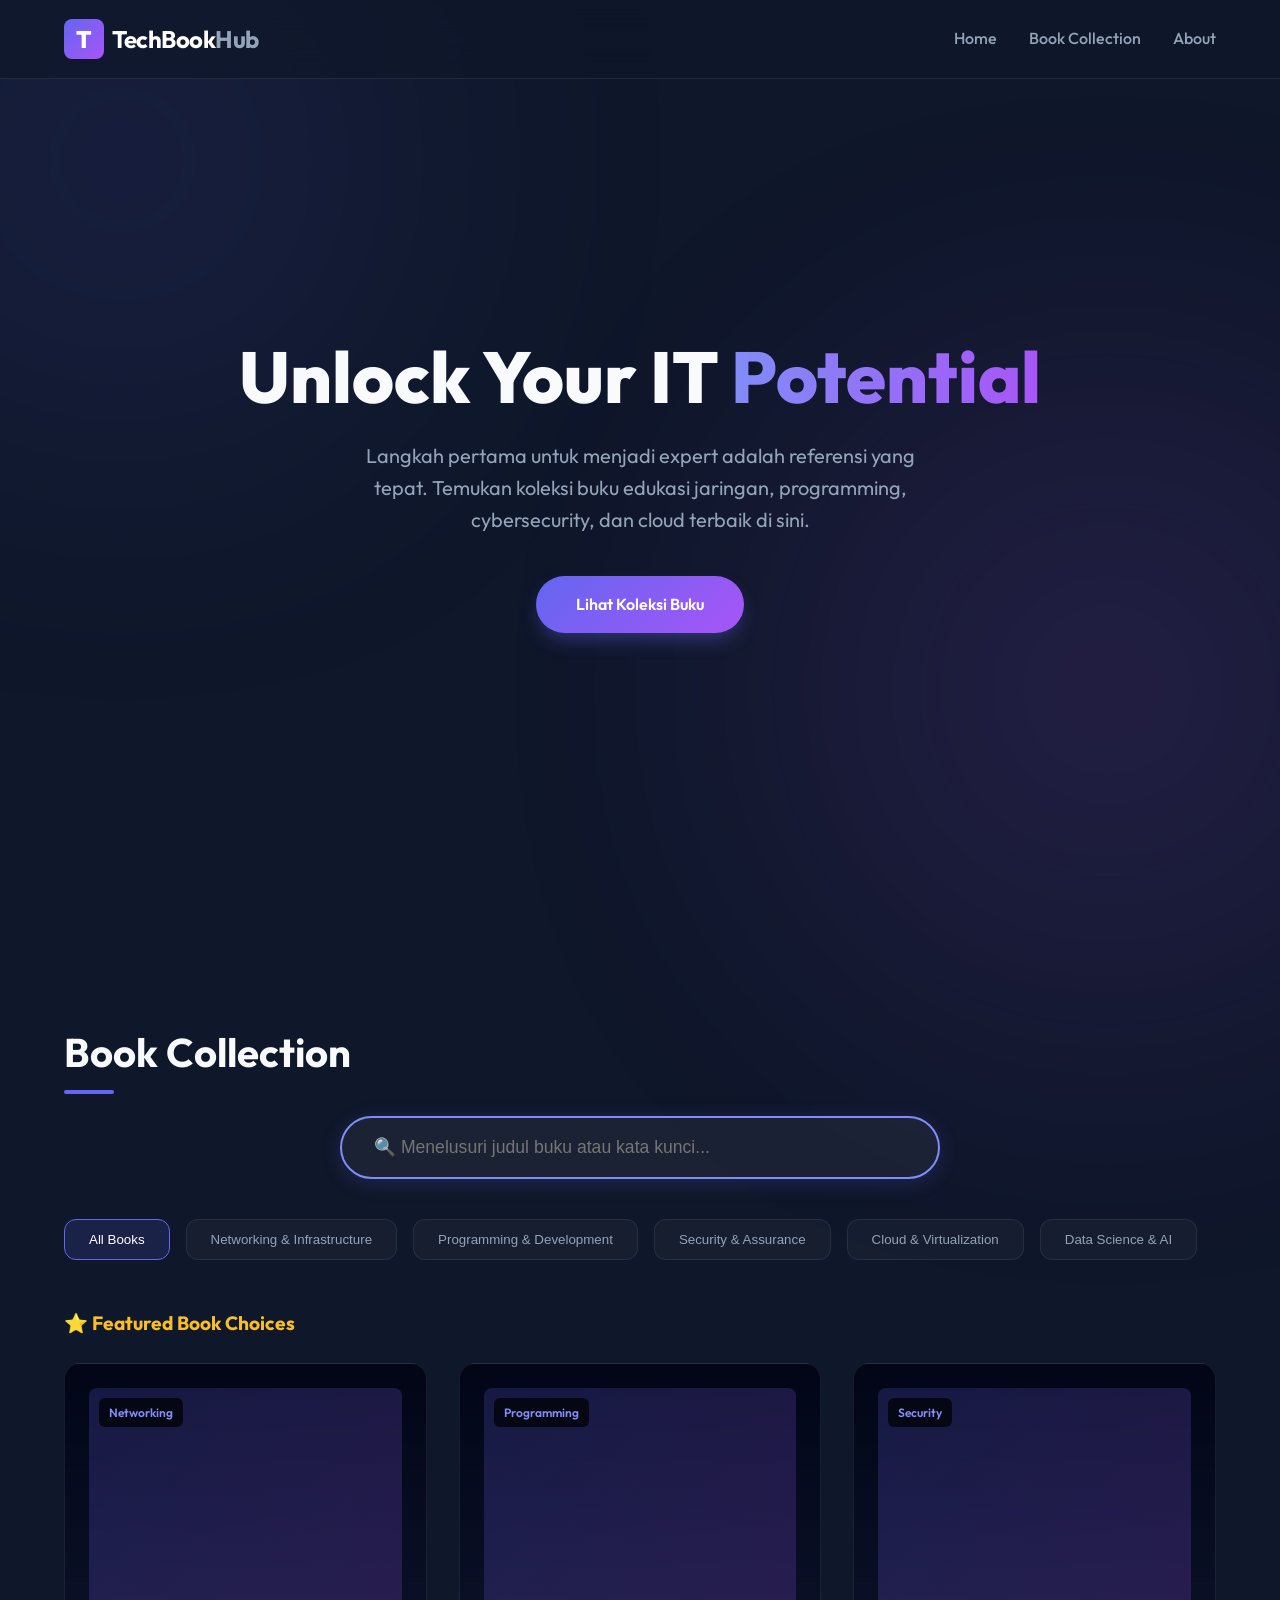
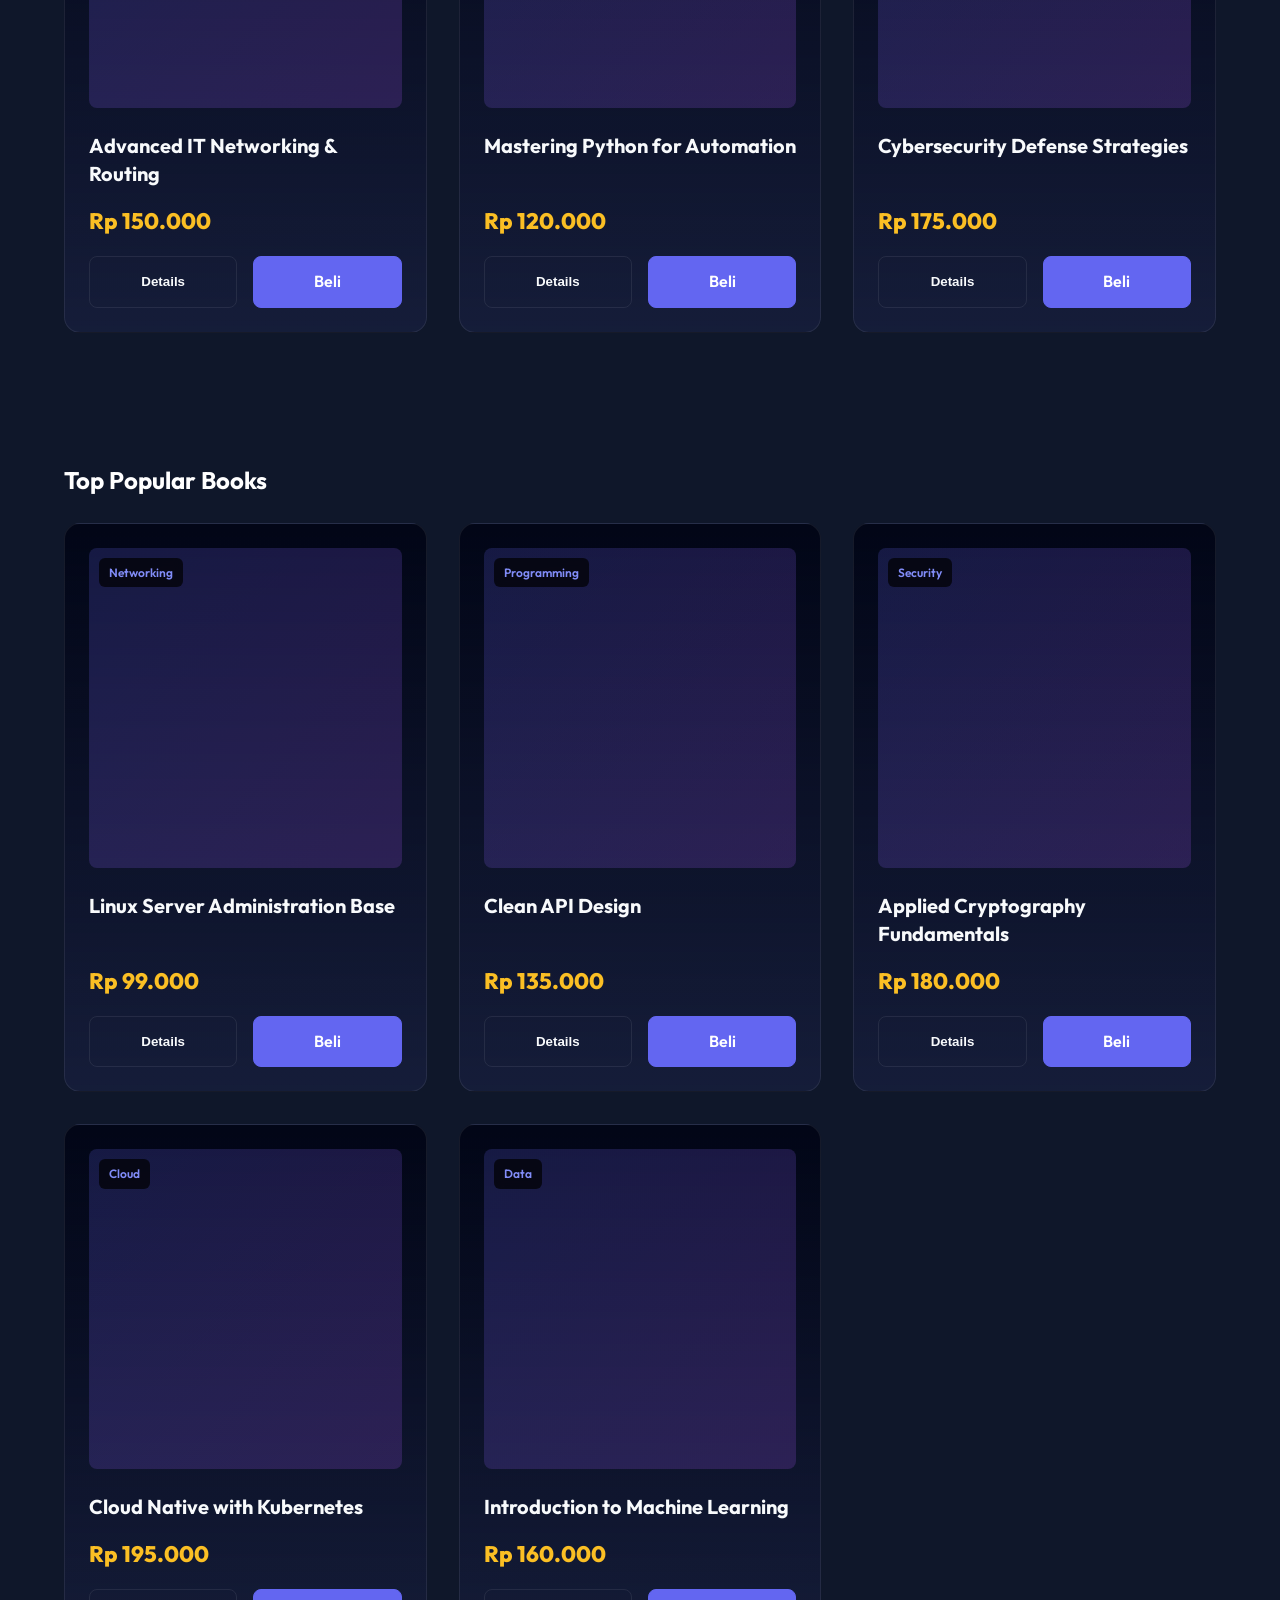
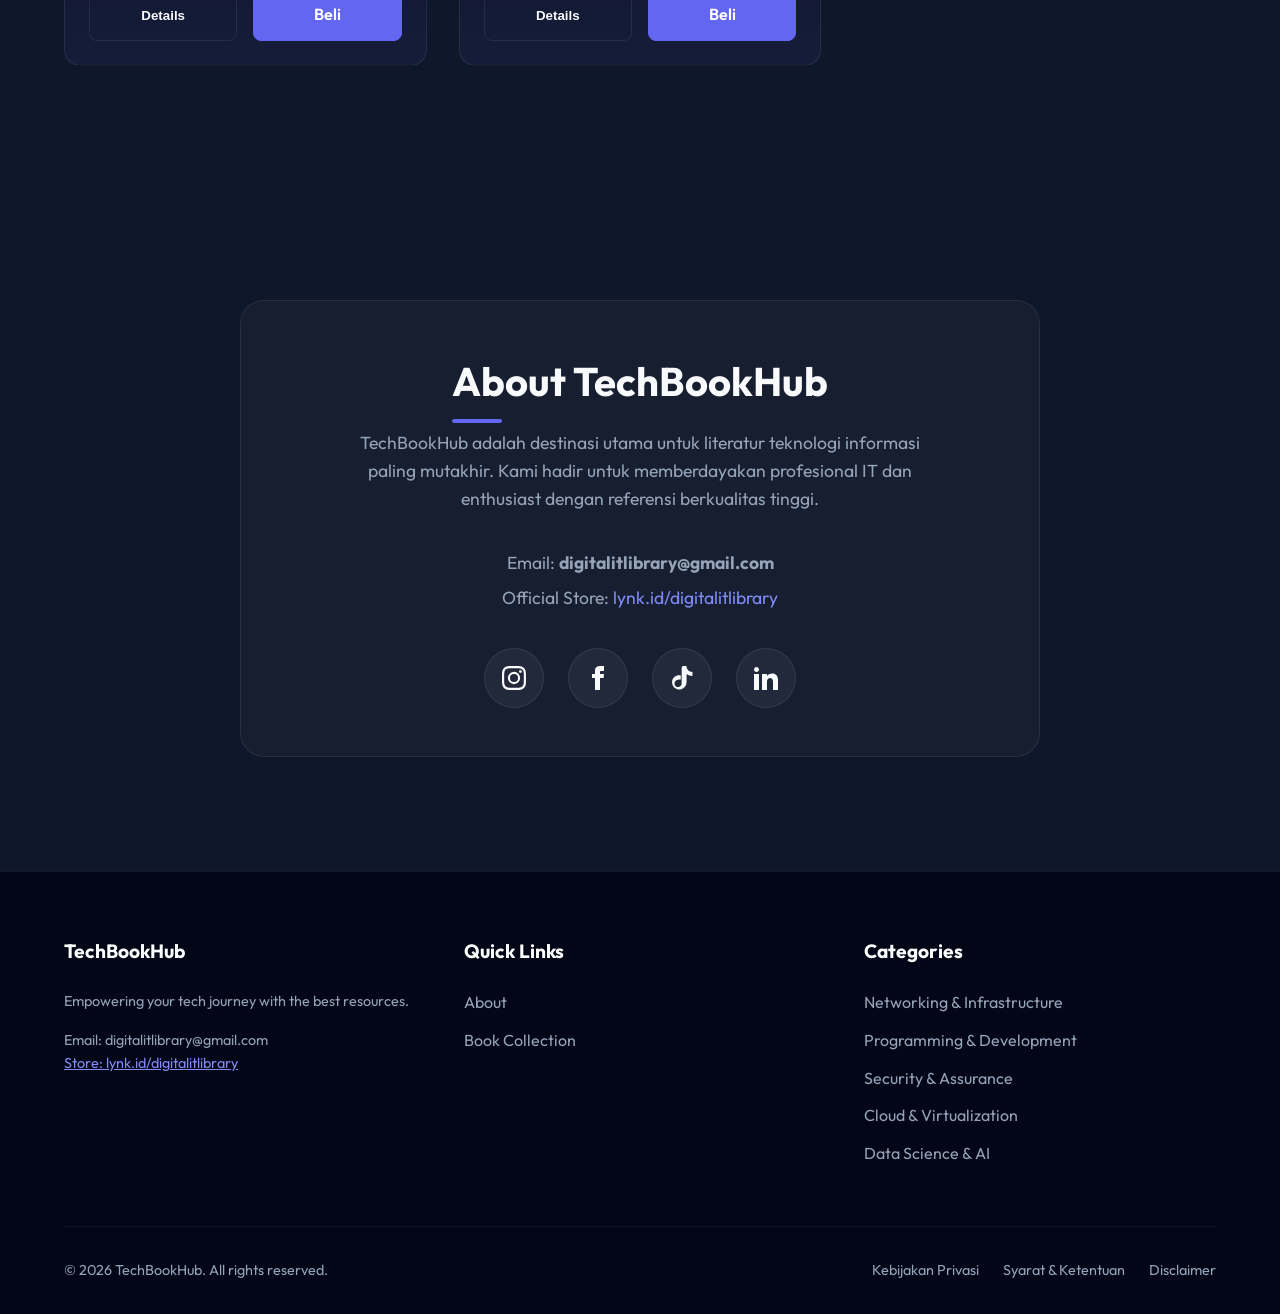
==== index.html @ cd0ea56b "style: update UI pricing font, config links & inject SVG socials Commit includes: - Resized modal .m" ====
<!DOCTYPE html>
<html lang="id">
<head>
    <meta charset="UTF-8">
    <meta name="viewport" content="width=device-width, initial-scale=1.0">
    <meta name="description" content="TechBookHub adalah platform penyedia e-book edukasi premium untuk Networking, Programming, Cybersecurity, dan Cloud.">
    <title>TechBookHub | Premium IT Books & Resources</title>
    <!-- Fonts Preconnect for Performance -->
    <link rel="preconnect" href="https://fonts.googleapis.com">
    <link rel="preconnect" href="https://fonts.gstatic.com" crossorigin>
    <link href="https://fonts.googleapis.com/css2?family=Outfit:wght@300;400;600;700;800&display=swap" rel="stylesheet">
    <!-- Favicon -->
    <link rel="icon" type="image/svg+xml" href="data:image/svg+xml,%3Csvg xmlns='http://www.w3.org/2000/svg' viewBox='0 0 100 100'%3E%3Crect width='100' height='100' rx='20' fill='%23a855f7'/%3E%3Ctext x='50' y='53' font-family='Arial, sans-serif' font-size='65' font-weight='bold' fill='white' dominant-baseline='central' text-anchor='middle'%3ET%3C/text%3E%3C/svg%3E">
    <!-- Link to the newly separated CSS -->
    <link rel="stylesheet" href="assets/css/style.css">
</head>
<body>
    <!-- Background Effects -->
    <div class="bg-glow glow-1"></div>
    <div class="bg-glow glow-2"></div>

    <!-- Header / Navbar -->
    <header>
        <a href="#home" class="logo-container">
            <div class="logo-t">T</div>
            <div class="logo-text"><span class="tech">TechBook</span><span class="hub">Hub</span></div>
        </a>
        <button id="menu-toggle" class="menu-toggle" aria-label="Toggle Navigation">☰</button>
        <nav>
            <ul id="nav-list">
                <li><a href="#home">Home</a></li>
                <li><a href="#book-collection">Book Collection</a></li>
                <li><a href="#about">About</a></li>
            </ul>
        </nav>
    </header>

    <!-- Home Section -->
    <section id="home">
        <h1 class="hero-title">Unlock Your IT <span>Potential</span></h1>
        <p class="hero-desc">Langkah pertama untuk menjadi expert adalah referensi yang tepat. Temukan koleksi buku edukasi jaringan, programming, cybersecurity, dan cloud terbaik di sini.</p>
        <a href="#book-collection" class="btn">Lihat Koleksi Buku</a>
    </section>

    <!-- Book Collection Section -->
    <section id="book-collection">
        <h2 class="section-title">Book Collection</h2>

        <!-- Search Bar -->
        <div class="search-container" style="margin: 0 auto 2.5rem; max-width: 600px; width: 100%;">
            <input type="text" id="searchInput" placeholder="🔍 Menelusuri judul buku atau kata kunci..." style="width: 100%; padding: 1.2rem 2rem; border-radius: 99px; background: rgba(255,255,255,0.05); border: 2px solid var(--primary-light); color: white; font-size: 1.1rem; outline: none; transition: 0.3s; box-shadow: 0 4px 20px rgba(99, 102, 241, 0.2);" onfocus="this.style.borderColor='var(--primary)'; this.style.boxShadow='0 4px 25px rgba(168, 85, 247, 0.4)'" onblur="this.style.borderColor='var(--primary-light)'; this.style.boxShadow='0 4px 20px rgba(99, 102, 241, 0.2)'">
        </div>
        
        <!-- Filter Categories -->
        <div class="category-filters">
            <button class="filter-btn active" data-category="All">All Books</button>
            <button class="filter-btn" data-category="Networking & Infrastructure">Networking & Infrastructure</button>
            <button class="filter-btn" data-category="Programming & Development">Programming & Development</button>
            <button class="filter-btn" data-category="Security & Assurance">Security & Assurance</button>
            <button class="filter-btn" data-category="Cloud & Virtualization">Cloud & Virtualization</button>
            <button class="filter-btn" data-category="Data Science & AI">Data Science & AI</button>
        </div>

        <!-- Featured Books (Managed by JS) -->
        <div id="featured-section" class="featured-section">
            <div class="featured-label">⭐ Featured Book Choices</div>
            <div class="books-grid" id="featured-container">
                <!-- Data is injected via JavaScript here -->
            </div>
        </div>

        <!-- Normal Books Grid (Managed by JS) -->
        <h3 style="color:white; margin-bottom:1.5rem; font-size:1.5rem;">Top Popular Books</h3>
        <div class="books-grid" id="books-container">
            <!-- Data is injected via JavaScript here -->
        </div>
        <div id="load-more-container" style="text-align: center; margin-bottom: 2rem; display: none;">
            <button id="load-more-btn" class="btn" style="background: transparent; border: 1px solid var(--primary); color: white;">Tampilkan Lebih Banyak ⬇</button>
        </div>
    </section>

    <!-- About Section -->
    <section id="about">
        <div class="about-card">
            <h2 class="section-title" style="margin-bottom:1rem;">About TechBookHub</h2>
            <p style="color: var(--text-muted); font-size:1.1rem; max-width:600px; margin: 0 auto;">TechBookHub adalah destinasi utama untuk literatur teknologi informasi paling mutakhir. Kami hadir untuk memberdayakan profesional IT dan enthusiast dengan referensi berkualitas tinggi.</p>
            
            <div class="contact-info">
                <p>Email: <b>digitalitlibrary@gmail.com</b></p>
                <p>Official Store: <a href="https://lynk.id/digitalitlibrary" target="_blank">lynk.id/digitalitlibrary</a></p>
            </div>

            <div class="social-links">
                <!-- Social Vector Icons -->
                <a href="#" title="Instagram"><svg viewBox="0 0 24 24"><path d="M12 2.163c3.204 0 3.584.012 4.85.07 3.252.148 4.771 1.691 4.919 4.919.058 1.265.069 1.645.069 4.849 0 3.205-.012 3.584-.069 4.849-.149 3.225-1.664 4.771-4.919 4.919-1.266.058-1.644.07-4.85.07-3.204 0-3.584-.012-4.849-.07-3.26-.149-4.771-1.699-4.919-4.92-.058-1.265-.07-1.644-.07-4.849 0-3.204.013-3.583.07-4.849.149-3.227 1.664-4.771 4.919-4.919 1.266-.057 1.645-.069 4.849-.069zM12 0C8.741 0 8.333.014 7.053.072 2.695.272.273 2.69.073 7.052.014 8.333 0 8.741 0 12c0 3.259.014 3.668.072 4.948.2 4.358 2.618 6.78 6.98 6.98C8.333 23.986 8.741 24 12 24c3.259 0 3.668-.014 4.948-.072 4.354-.2 6.782-2.618 6.979-6.98.059-1.28.073-1.689.073-4.948 0-3.259-.014-3.667-.072-4.947-.196-4.354-2.617-6.78-6.979-6.98C15.668.014 15.259 0 12 0zm0 5.838a6.162 6.162 0 100 12.324 6.162 6.162 0 000-12.324zM12 16a4 4 0 110-8 4 4 0 010 8zm6.406-11.845a1.44 1.44 0 100 2.881 1.44 1.44 0 000-2.881z"/></svg></a>
                <a href="#" title="Facebook"><svg viewBox="0 0 24 24"><path d="M9 8h-3v4h3v12h5v-12h3.642l.358-4h-4v-1.667c0-.955.192-1.333 1.115-1.333h2.885v-5h-3.808c-3.596 0-5.192 1.583-5.192 4.615v3.385z"/></svg></a>
                <a href="#" title="TikTok"><svg viewBox="0 0 24 24"><path d="M12.525.02c1.31-.02 2.61-.01 3.91-.02.08 1.53.63 3.09 1.75 4.17 1.12 1.11 2.7 1.62 4.24 1.79v4.03c-1.44-.05-2.89-.35-4.2-.97-.57-.26-1.1-.59-1.62-.93v7.2c0 1.2-.15 2.39-.52 3.54-.85 2.14-2.65 3.81-4.85 4.43-1.29.31-2.63.36-3.92-.03-2.13-.58-3.91-2.18-4.73-4.24-.46-1.15-.65-2.4-.49-3.64.22-1.8 1.11-3.45 2.51-4.59 1.48-1.26 3.44-1.84 5.37-1.52.27.05.53.11.79.19v4.18c-1.3-.39-2.73-.24-3.92.38-1.15.54-1.99 1.53-2.29 2.79-.19.98.05 2.05.62 2.85.6.86 1.59 1.34 2.64 1.39 1.35.03 2.65-.67 3.32-1.8.31-.54.49-1.17.51-1.82v-15.02c-.05-.01-.09-.01-.13-.02z"/></svg></a>
                <a href="#" title="LinkedIn"><svg viewBox="0 0 24 24"><path d="M4.98 3.5c0 1.381-1.11 2.5-2.48 2.5s-2.48-1.119-2.48-2.5c0-1.38 1.11-2.5 2.48-2.5s2.48 1.12 2.48 2.5zm.02 4.5h-5v16h5v-16zm7.982 0h-4.968v16h4.969v-8.399c0-4.67 6.029-5.052 6.029 0v8.399h4.988v-10.131c0-7.88-8.922-7.593-11.018-3.714v-2.155z"/></svg></a>
            </div>
        </div>
    </section>

    <!-- Footer -->
    <footer>
        <div class="footer-grid">
            <div class="footer-col">
                <h3>TechBookHub</h3>
                <p style="color:var(--text-muted); font-size:0.9rem;">Empowering your tech journey with the best resources.</p>
                <p style="color:var(--text-muted); font-size:0.9rem; margin-top:1rem;">Email: digitalitlibrary@gmail.com</p>
                <p style="color:var(--text-muted); font-size:0.9rem;"><a href="https://lynk.id/digitalitlibrary" target="_blank" style="color:var(--primary-light);">Store: lynk.id/digitalitlibrary</a></p>
            </div>
            <div class="footer-col">
                <h3>Quick Links</h3>
                <ul>
                    <li><a href="#about">About</a></li>
                    <li><a href="#book-collection">Book Collection</a></li>
                </ul>
            </div>
            <div class="footer-col">
                <h3>Categories</h3>
                <ul>
                    <li><a href="#book-collection">Networking & Infrastructure</a></li>
                    <li><a href="#book-collection">Programming & Development</a></li>
                    <li><a href="#book-collection">Security & Assurance</a></li>
                    <li><a href="#book-collection">Cloud & Virtualization</a></li>
                    <li><a href="#book-collection">Data Science & AI</a></li>
                </ul>
            </div>
        </div>
        <div class="footer-bottom">
            <p>&copy; 2026 TechBookHub. All rights reserved.</p>
            <div class="legal-links">
                <a href="privacy-policy.html">Kebijakan Privasi</a>
                <a href="terms-conditions.html">Syarat & Ketentuan</a>
                <a href="disclaimer.html">Disclaimer</a>
            </div>
        </div>
    </footer>

    <!-- Modal Detail Produk Overlay -->
    <div class="modal-overlay" id="modalOverlay">
        <div class="modal-content">
            <button class="modal-close" id="closeModal">&times;</button>
            
            <h4 style="color:white; font-size:1.2rem; margin-bottom:1.5rem; border-bottom:1px solid rgba(255,255,255,0.1); padding-bottom:10px;">📘 DETAIL PRODUK — E-BOOK</h4>
            
            <div class="modal-header">
                <img src="" alt="Book Cover" class="modal-cover" id="m-cover">
                <div class="modal-title-area">
                    <h3 class="modal-book-title" id="m-title">Book Title</h3>
                    <span class="modal-badge" id="m-category">Category</span>
                    <div class="m-price-tag" id="m-price">-</div>
                </div>
            </div>

            <div class="modal-body">
                <div class="modal-info-grid">
                    <div class="modal-info-label">Nama File :</div><div id="m-file-name">-</div>
                    <div class="modal-info-label">Type :</div><div id="m-type">-</div>
                    <div class="modal-info-label">Size :</div><div id="m-size">-</div>
                    <div class="modal-info-label">Halaman :</div><div id="m-pages">-</div>
                    <div class="modal-info-label">Bahasa :</div><div id="m-lang">-</div>
                </div>

                <h4>🖼️ SAMPLES / CAPTURES :</h4>
                <div class="samples-container" id="m-samples">
                    <!-- Injected via JS -->
                </div>

                <h4>🗂️ TOPIK YANG DIBAHAS :</h4>
                <ul class="modal-list" id="m-topics">
                    <!-- Injected via JS -->
                </ul>

                <h4>👥 AUDIENCE / PEMBACA :</h4>
                <div class="audience-tags" id="m-audience-label">
                    <!-- Injected via JS -->
                </div>
                <p class="modal-info-label" style="margin-top:0.5rem; color:var(--text-muted); font-size:0.9rem;">Cocok untuk:</p>
                <ul class="modal-list" id="m-target">
                     <!-- Injected via JS -->
                </ul>

                <h4>📌 TENTANG BUKU INI :</h4>
                <p style="color:var(--text-muted); margin-bottom:1rem; font-style:italic;" id="m-review">
                    <!-- Injected via JS -->
                </p>

                <h4>🔥 KENAPA BUKU INI WAJIB DIMILIKI?</h4>
                <ul class="why-buy-list modal-list" id="m-why" style="margin-bottom:0;">
                    <!-- Injected via JS -->
                </ul>
                
                <div style="margin-top:2rem; text-align:right;">
                    <a href="#" target="_blank" class="btn" id="m-buy-btn" style="width:100%; text-align:center;">Beli Sekarang</a>
                </div>
            </div>
        </div>
    </div>

    <!-- Script that holds the data and logic -->
    <script src="assets/js/booksData.js?v=20260410"></script>
    <script src="assets/js/script.js?v=20260410"></script>
</body>
</html>
---- assets/css/style.css ----
/* Google Fonts are now preconnected via HTML link tags for faster loading */

:root {
  --primary: #6366f1;
  --primary-light: #818cf8;
  --secondary: #a855f7;
  --bg-dark: #0f172a;
  --bg-darker: #020617;
  --text-main: #f8fafc;
  --text-muted: #94a3b8;
  --glass-bg: rgba(255, 255, 255, 0.03);
  --glass-border: rgba(255, 255, 255, 0.08);
}

* { margin: 0; padding: 0; box-sizing: border-box; }
html { scroll-behavior: smooth; }
body { font-family: 'Outfit', sans-serif; background-color: var(--bg-dark); color: var(--text-main); line-height: 1.6; overflow-x: hidden; }

/* Background glows */
.bg-glow { position: fixed; border-radius: 50%; filter: blur(150px); opacity: 0.15; z-index: -1; pointer-events: none; will-change: transform; transform: translateZ(0); }
.glow-1 { top: -10%; left: -10%; width: 500px; height: 500px; background: var(--primary); }
.glow-2 { bottom: -10%; right: -10%; width: 600px; height: 600px; background: var(--secondary); }

/* Header Navbar */
header {
  position: fixed; top: 0; width: 100%; z-index: 50;
  background: rgba(15, 23, 42, 0.7); backdrop-filter: blur(16px);
  border-bottom: 1px solid var(--glass-border); padding: 1.2rem 5%;
  display: flex; justify-content: space-between; align-items: center;
}
.logo-container { display: flex; align-items: center; gap: 0.5rem; text-decoration: none; }
.logo-t {
  background: linear-gradient(135deg, var(--primary), var(--secondary));
  color: white; font-weight: 800; font-size: 1.5rem;
  width: 40px; height: 40px; display: flex; align-items: center; justify-content: center;
  border-radius: 8px;
}
.logo-text { font-size: 1.5rem; font-weight: 700; letter-spacing: -0.5px; }
.logo-text .tech { color: #ffffff; }
.logo-text .hub { color: #94a3b8; }

nav ul { display: flex; gap: 2rem; list-style: none; }
nav a { color: var(--text-muted); text-decoration: none; font-weight: 500; transition: color 0.3s; }
nav a:hover { color: var(--text-main); }

/* Sections Common */
section { min-height: 100vh; padding: 120px 5% 50px; display: flex; flex-direction: column; justify-content: center;}

/* Home / Hero */
#home { text-align: center; align-items: center; }
.hero-title { font-size: 4.5rem; font-weight: 800; line-height: 1.1; margin-bottom: 1.5rem; }
.hero-title span { background: linear-gradient(to right, var(--primary-light), var(--secondary)); -webkit-background-clip: text; background-clip: text; -webkit-text-fill-color: transparent; color: transparent; }
.hero-desc { font-size: 1.25rem; color: var(--text-muted); max-width: 600px; margin-bottom: 2.5rem; }
.btn {
  display: inline-block; padding: 1rem 2.5rem; font-weight: 600; color: white;
  background: linear-gradient(135deg, var(--primary), var(--secondary));
  border-radius: 9999px; text-decoration: none; transition: all 0.3s ease; border: none; cursor: pointer;
  box-shadow: 0 10px 20px -5px rgba(99, 102, 241, 0.4);
}
.btn:hover { transform: translateY(-3px); box-shadow: 0 15px 25px -5px rgba(99, 102, 241, 0.5); }

/* Titles */
.section-title { font-size: 2.5rem; margin-bottom: 2rem; position: relative; display: inline-block; }
.section-title::after { content: ''; position: absolute; bottom: -10px; left: 0; width: 50px; height: 4px; background: var(--primary); border-radius: 2px; }

/* Book Collection */
#book-collection { justify-content: flex-start; }

.category-filters { display: flex; flex-wrap: wrap; gap: 1rem; margin-bottom: 3rem; }
.filter-btn {
  background: var(--glass-bg); border: 1px solid var(--glass-border);
  color: var(--text-muted); padding: 0.75rem 1.5rem; border-radius: 12px;
  cursor: pointer; transition: all 0.3s; font-weight: 500;
}
.filter-btn:hover, .filter-btn.active {
  background: rgba(99, 102, 241, 0.15); border-color: var(--primary); color: white;
}

.books-grid { display: grid; grid-template-columns: repeat(auto-fill, minmax(280px, 1fr)); gap: 2rem; margin-bottom: 4rem; }
.book-card {
  background: linear-gradient(180deg, var(--bg-darker) 0%, rgba(99, 102, 241, 0.08) 100%); border: 1px solid var(--glass-border); border-radius: 16px;
  padding: 1.5rem; transition: transform 0.3s, box-shadow 0.3s;
  display: flex; flex-direction: column; height: 100%;
}
.book-card:hover { transform: translateY(-5px); box-shadow: 0 20px 40px -10px rgba(0,0,0,0.5); border-color: rgba(255,255,255,0.15); }
.book-cover { width: 100%; height: 320px; background: linear-gradient(135deg, rgba(99, 102, 241, 0.15), rgba(168, 85, 247, 0.15)); border-radius: 8px; margin-bottom: 1.5rem; display: flex; align-items: center; justify-content: center; overflow: hidden; position: relative;}
.book-cover img { width: 100%; height: 100%; object-fit: cover; }
.book-tag { position: absolute; top: 10px; left: 10px; background: rgba(0,0,0,0.7); backdrop-filter: blur(4px); padding: 5px 10px; border-radius: 6px; font-size: 0.75rem; font-weight: 600; color: var(--primary-light); }
.book-title { font-size: 1.25rem; font-weight: 700; margin-bottom: 1rem; line-height: 1.4; flex-grow: 1;}
.book-actions { display: grid; grid-template-columns: 1fr 1fr; gap: 1rem; }
.btn-outline {
  background: transparent; border: 1px solid var(--glass-border); color: var(--text-main);
  padding: 0.75rem; border-radius: 8px; font-weight: 600; cursor: pointer; transition: 0.3s;
  text-align: center; text-decoration: none;
}
.btn-outline:hover { background: rgba(255,255,255,0.05); }
.btn-buy {
  background: var(--primary); border: 1px solid var(--primary); color: white;
  padding: 0.75rem; border-radius: 8px; font-weight: 600; cursor: pointer; transition: 0.3s;
  text-align: center; text-decoration: none;
}
.btn-buy:hover { background: var(--primary-light); }

/* Features Section */
.featured-section { margin-bottom: 4rem; }
.featured-section .books-grid { grid-template-columns: repeat(auto-fill, minmax(320px, 1fr)); }
.featured-label { display: inline-flex; align-items: center; gap: 0.5rem; color: #fbbf24; font-weight: 700; margin-bottom: 1.5rem; font-size: 1.2rem; }

/* Modal / Pop-Up */
.modal-overlay {
  position: fixed; top: 0; left: 0; width: 100%; height: 100%;
  background: rgba(2, 6, 23, 0.85); backdrop-filter: blur(8px);
  z-index: 100; display: flex; align-items: center; justify-content: center;
  opacity: 0; pointer-events: none; transition: opacity 0.3s ease;
  padding: 20px;
}
.modal-overlay.active { opacity: 1; pointer-events: all; }
.modal-content {
  background: var(--bg-dark); border: 1px solid var(--glass-border);
  border-radius: 20px; width: 100%; max-width: 600px; max-height: 90vh; overflow-y: auto;
  padding: 2.5rem; box-shadow: 0 25px 50px -12px rgba(0,0,0,0.5);
  transform: translateY(20px); transition: transform 0.3s ease;
  position: relative;
}
.modal-overlay.active .modal-content { transform: translateY(0); }
.modal-close {
  position: absolute; top: 20px; right: 20px; background: none; border: none;
  color: var(--text-muted); font-size: 1.5rem; cursor: pointer; transition: 0.3s;
}
.modal-close:hover { color: white; }

.modal-header { display: flex; gap: 1.5rem; margin-bottom: 2rem; border-bottom: 1px solid var(--glass-border); padding-bottom: 1.5rem; }
.modal-cover { width: 100px; height: 140px; background: linear-gradient(135deg, rgba(99, 102, 241, 0.15), rgba(168, 85, 247, 0.15)); border-radius: 8px; object-fit: cover; }
.modal-title-area { flex-grow: 1; }
.modal-book-title { font-size: 1.5rem; font-weight: 700; margin-bottom: 0.5rem; line-height: 1.3;}
.modal-badge { display: inline-block; background: rgba(99, 102, 241, 0.15); color: var(--primary-light); padding: 4px 8px; border-radius: 4px; font-size: 0.8rem; font-weight: 600; }

.modal-body h4 { font-size: 1.1rem; color: white; margin: 1.5rem 0 0.5rem; display: flex; align-items: center; gap: 0.5rem; }
.modal-list { list-style-position: inside; color: var(--text-muted); margin-bottom: 1rem; }
.modal-list li { margin-bottom: 0.25rem; }
.modal-info-grid { display: grid; grid-template-columns: 100px 1fr; gap: 0.5rem; color: var(--text-muted); font-size: 0.95rem; margin-bottom: 1.5rem; }
.modal-info-label { font-weight: 600; color: #cbd5e1; }

.audience-tags { display: flex; gap: 1rem; margin-bottom: 1rem; flex-wrap: wrap; }
.tag-pro { 
  display: inline-block; color: #93c5fd; font-weight: 700;
  background: rgba(59, 130, 246, 0.15); border: 1px solid rgba(59, 130, 246, 0.4);
  padding: 4px 14px; border-radius: 99px; font-size: 0.95rem;
}
.tag-expert { 
  display: inline-block; color: #fca5a5; font-weight: 700;
  background: rgba(239, 68, 68, 0.15); border: 1px solid rgba(239, 68, 68, 0.4);
  padding: 4px 14px; border-radius: 99px; font-size: 0.95rem;
}
.tag-beginner { 
  display: inline-block; color: #6ee7b7; font-weight: 700;
  background: rgba(16, 185, 129, 0.15); border: 1px solid rgba(16, 185, 129, 0.4);
  padding: 4px 14px; border-radius: 99px; font-size: 0.95rem;
}
.why-buy-list { list-style: none; }
.why-buy-list li::before { content: '✓ '; color: #10b981; font-weight: bold; }

/* About Section */
#about { min-height: 60vh; align-items: center; justify-content: center;}
.about-card { background: var(--glass-bg); border: 1px solid var(--glass-border); padding: 3rem; border-radius: 24px; max-width: 800px; width: 100%; text-align: center; }
.social-links { display: flex; justify-content: center; gap: 1.5rem; margin-top: 2rem; }
.social-links a { color: var(--text-main); font-size: 1.1rem; font-weight:bold; letter-spacing:1px; text-decoration:none; transition: color 0.3s, background 0.3s; background: rgba(255,255,255,0.05); width: 60px; height: 60px; display: flex; align-items: center; justify-content: center; border-radius: 50%; border: 1px solid var(--glass-border); }
.social-links a svg { width: 24px; height: 24px; fill: currentColor; }
.social-links a:hover { color: white; background: var(--primary); border-color: var(--primary); box-shadow: 0 5px 15px rgba(99,102,241,0.4);}
.contact-info { margin-top: 2rem; color: var(--text-muted); font-size:1.1rem; line-height:2;}
.contact-info a { color: var(--primary-light); text-decoration: none; }

/* Footer */
footer { background: var(--bg-darker); border-top: 1px solid var(--glass-border); padding: 4rem 5% 2rem; margin-top:4rem;}
.footer-grid { display: grid; grid-template-columns: repeat(auto-fit, minmax(200px, 1fr)); gap: 3rem; margin-bottom: 3rem; }
.footer-col h3 { color: white; font-size: 1.2rem; margin-bottom: 1.5rem; }
.footer-col ul { list-style: none; }
.footer-col ul li { margin-bottom: 0.75rem; }
.footer-col ul a { color: var(--text-muted); text-decoration: none; transition: 0.3s; }
.footer-col ul a:hover { color: var(--primary-light); }
.footer-bottom { border-top: 1px solid rgba(255,255,255,0.05); padding-top: 2rem; display: flex; justify-content: space-between; align-items: center; color: var(--text-muted); font-size: 0.9rem; flex-wrap: wrap; gap: 1rem; }
.legal-links { display: flex; gap: 1.5rem; }
.legal-links a { color: var(--text-muted); text-decoration: none; transition: 0.3s; }
.legal-links a:hover { color: white; }

/* Responsive */
.menu-toggle { display: none; background: transparent; border: none; font-size: 2rem; color: white; cursor: pointer; transition: color 0.3s; }
.menu-toggle:hover { color: var(--primary-light); }

@media (max-width: 768px) {
  .hero-title { font-size: 3rem; }
  .menu-toggle { display: block; }
  nav ul {
    position: absolute; top: 100%; left: 0; width: 100%;
    background: rgba(15, 23, 42, 0.95); backdrop-filter: blur(16px);
    display: flex; flex-direction: column; padding: 1.5rem 0; gap: 1.5rem;
    align-items: center; border-bottom: 1px solid var(--glass-border);
    transform: translateY(-20px); opacity: 0; pointer-events: none; transition: all 0.3s ease;
  }
  nav ul.active {
    opacity: 1; pointer-events: all; transform: translateY(0);
  }

  .footer-bottom { flex-direction: column; text-align: center; }
  section { padding: 100px 5% 50px; }
}

/* Pricing and Asset Features */
.book-price { font-size: 1.4rem; font-weight: 800; color: #fbbf24; margin-bottom: 1rem; }
.m-price-tag { font-size: 1.3rem; font-weight: 700; color: #fbbf24; margin: 1rem 0; display: inline-block; background: rgba(251, 191, 36, 0.1); padding: 5px 15px; border-radius: 8px; border: 1px solid rgba(251, 191, 36, 0.3); }

.samples-container { display: flex; gap: 1rem; overflow-x: auto; padding: 10px 0; margin-bottom: 1.5rem; scrollbar-width: thin; }
.samples-container::-webkit-scrollbar { height: 6px; }
.samples-container::-webkit-scrollbar-track { background: rgba(255, 255, 255, 0.05); border-radius: 10px; }
.samples-container::-webkit-scrollbar-thumb { background: rgba(255, 255, 255, 0.2); border-radius: 10px; }
.sample-img { width: 120px; height: 160px; object-fit: cover; border-radius: 8px; border: 1px solid var(--glass-border); transition: transform 0.3s, border-color 0.3s; cursor: pointer; flex-shrink: 0; background: linear-gradient(135deg, rgba(99, 102, 241, 0.1), rgba(168, 85, 247, 0.1)); }
.sample-img:hover { transform: scale(1.05); border-color: var(--primary-light); }
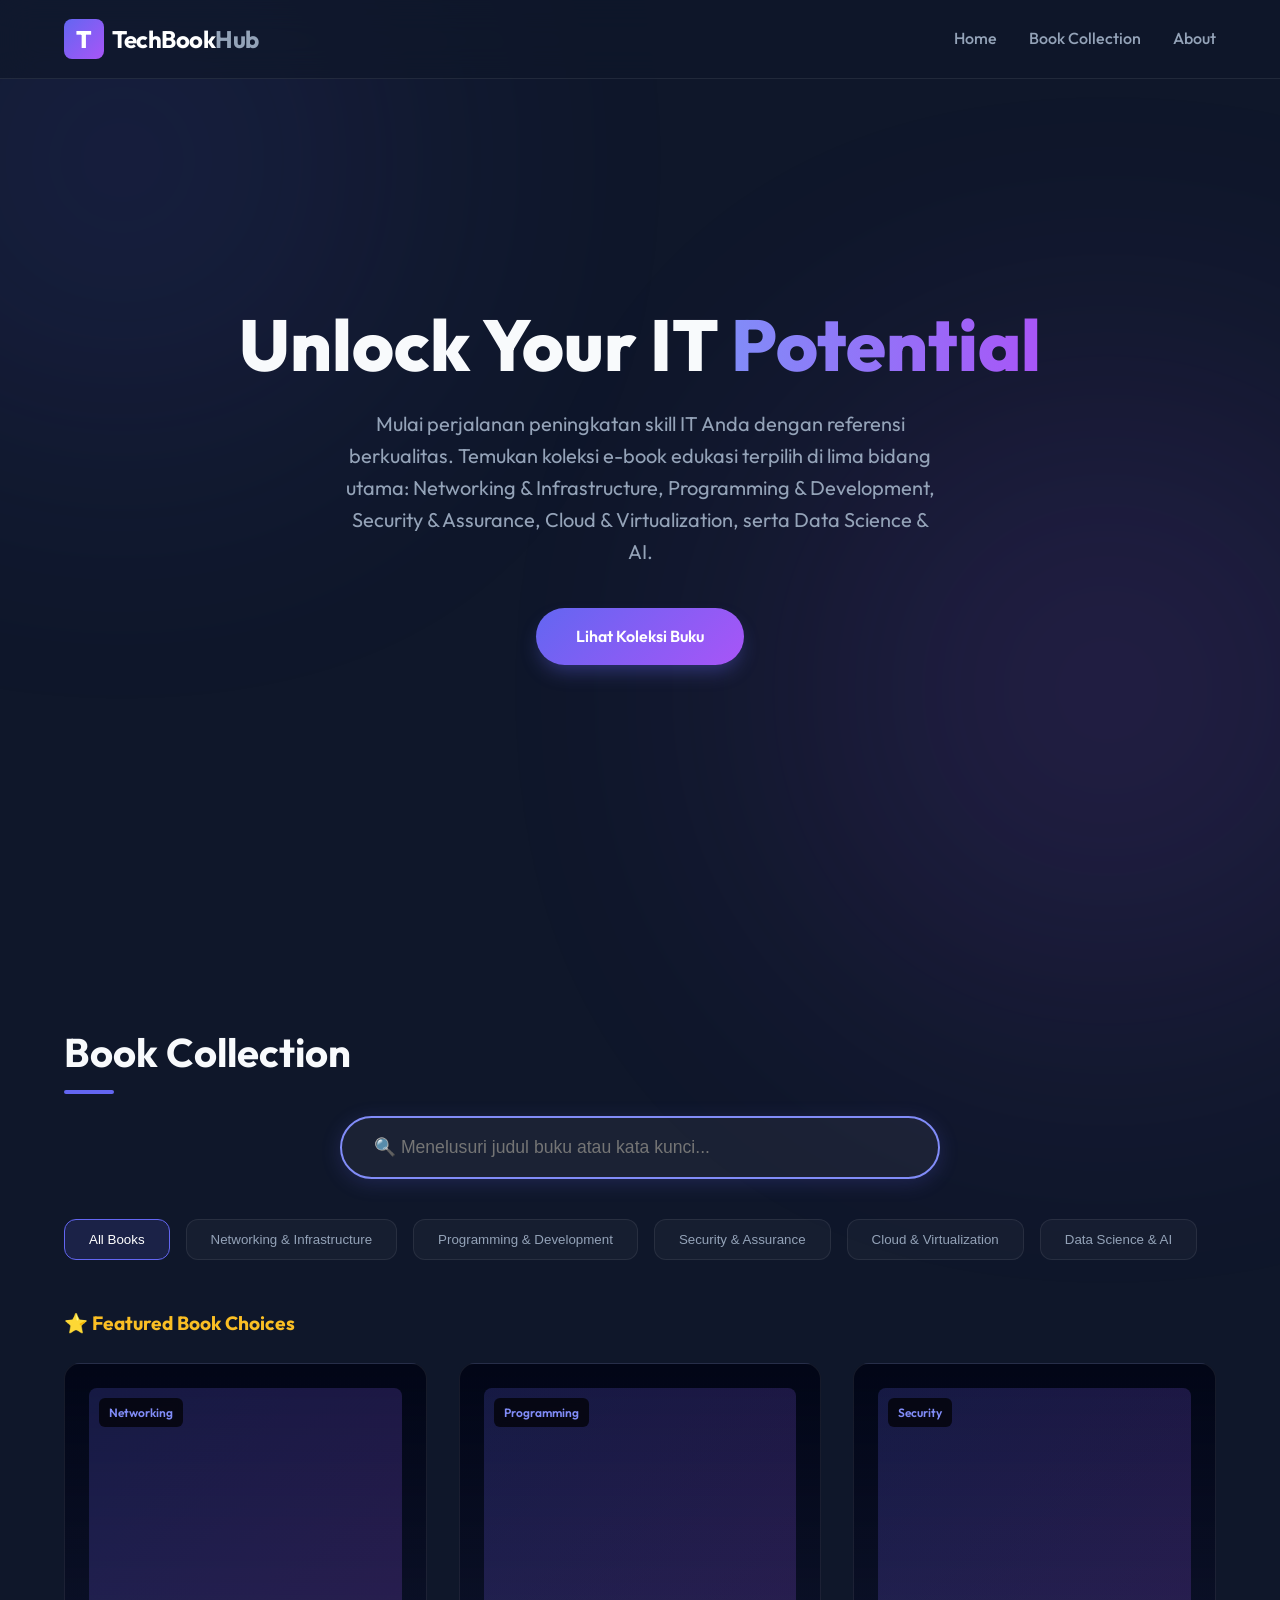
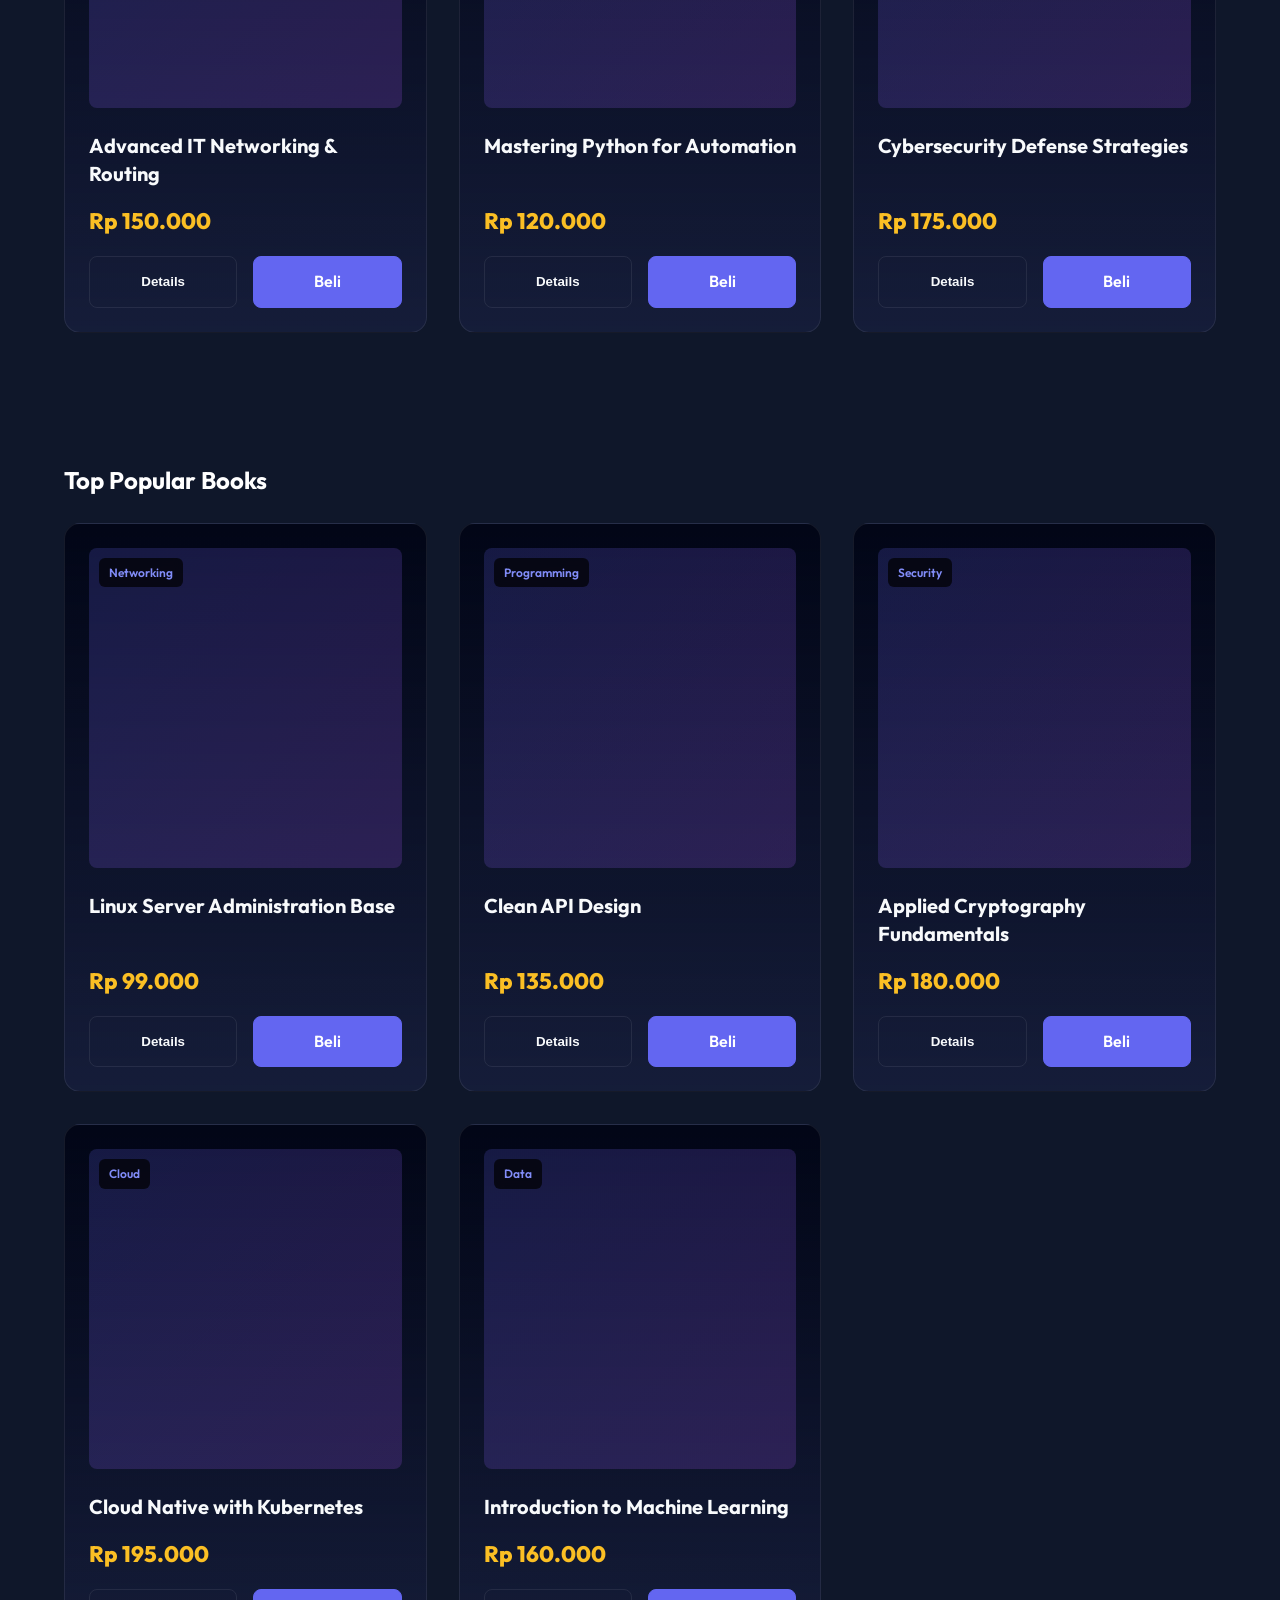
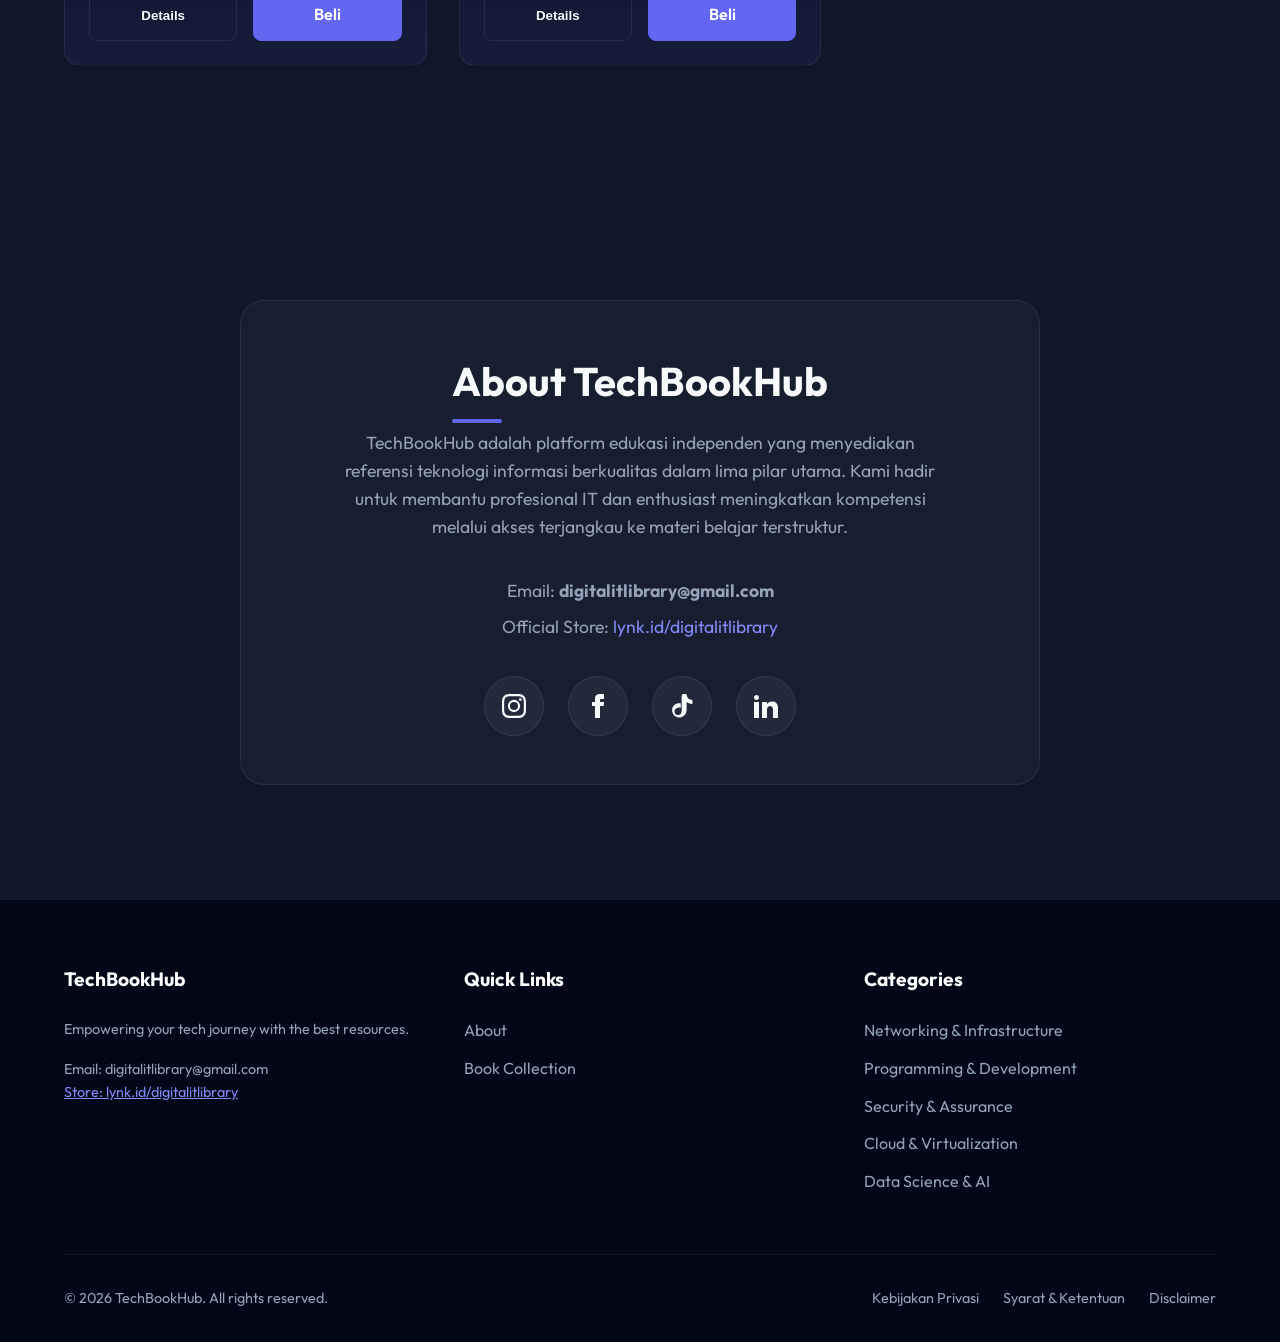
==== commit 35c75ee9: "Fix responsive layout for e-book title and update hero/about content (closes #21)" ====
--- a/index.html
+++ b/index.html
@@ -38,7 +38,7 @@
     <!-- Home Section -->
     <section id="home">
         <h1 class="hero-title">Unlock Your IT <span>Potential</span></h1>
-        <p class="hero-desc">Langkah pertama untuk menjadi expert adalah referensi yang tepat. Temukan koleksi buku edukasi jaringan, programming, cybersecurity, dan cloud terbaik di sini.</p>
+        <p class="hero-desc">Mulai perjalanan peningkatan skill IT Anda dengan referensi berkualitas. Temukan koleksi e-book edukasi terpilih di lima bidang utama: Networking & Infrastructure, Programming & Development, Security & Assurance, Cloud & Virtualization, serta Data Science & AI.</p>
         <a href="#book-collection" class="btn">Lihat Koleksi Buku</a>
     </section>
 
@@ -83,7 +83,7 @@
     <section id="about">
         <div class="about-card">
             <h2 class="section-title" style="margin-bottom:1rem;">About TechBookHub</h2>
-            <p style="color: var(--text-muted); font-size:1.1rem; max-width:600px; margin: 0 auto;">TechBookHub adalah destinasi utama untuk literatur teknologi informasi paling mutakhir. Kami hadir untuk memberdayakan profesional IT dan enthusiast dengan referensi berkualitas tinggi.</p>
+            <p style="color: var(--text-muted); font-size:1.1rem; max-width:600px; margin: 0 auto;">TechBookHub adalah platform edukasi independen yang menyediakan referensi teknologi informasi berkualitas dalam lima pilar utama. Kami hadir untuk membantu profesional IT dan enthusiast meningkatkan kompetensi melalui akses terjangkau ke materi belajar terstruktur.</p>
             
             <div class="contact-info">
                 <p>Email: <b>digitalitlibrary@gmail.com</b></p>
@@ -142,7 +142,7 @@
         <div class="modal-content">
             <button class="modal-close" id="closeModal">&times;</button>
             
-            <h4 style="color:white; font-size:1.2rem; margin-bottom:1.5rem; border-bottom:1px solid rgba(255,255,255,0.1); padding-bottom:10px;">📘 DETAIL PRODUK — E-BOOK</h4>
+            <h4 style="color:white; font-size:1.2rem; margin-bottom:1.5rem; border-bottom:1px solid rgba(255,255,255,0.1); padding-bottom:10px;">📘 DETAIL PRODUK — <span style="white-space: nowrap;">E-BOOK</span></h4>
             
             <div class="modal-header">
                 <img src="" alt="Book Cover" class="modal-cover" id="m-cover">
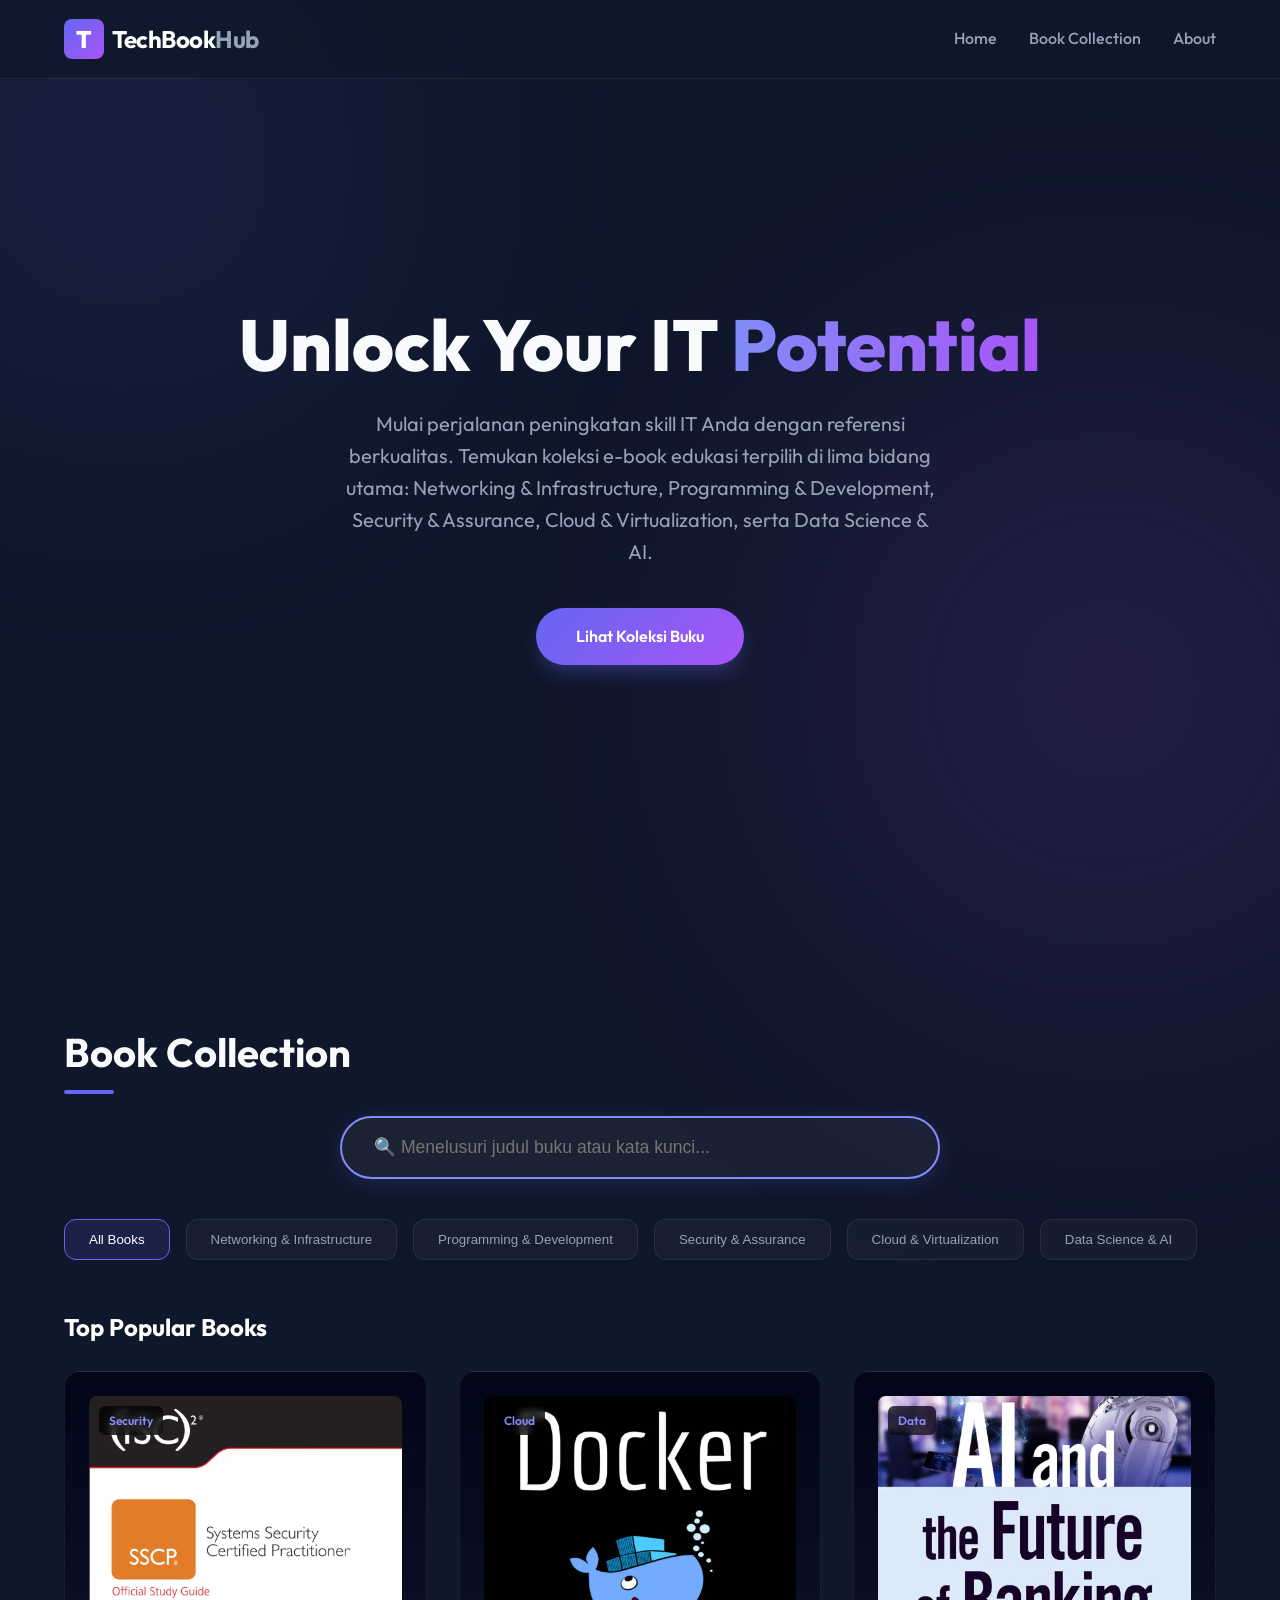
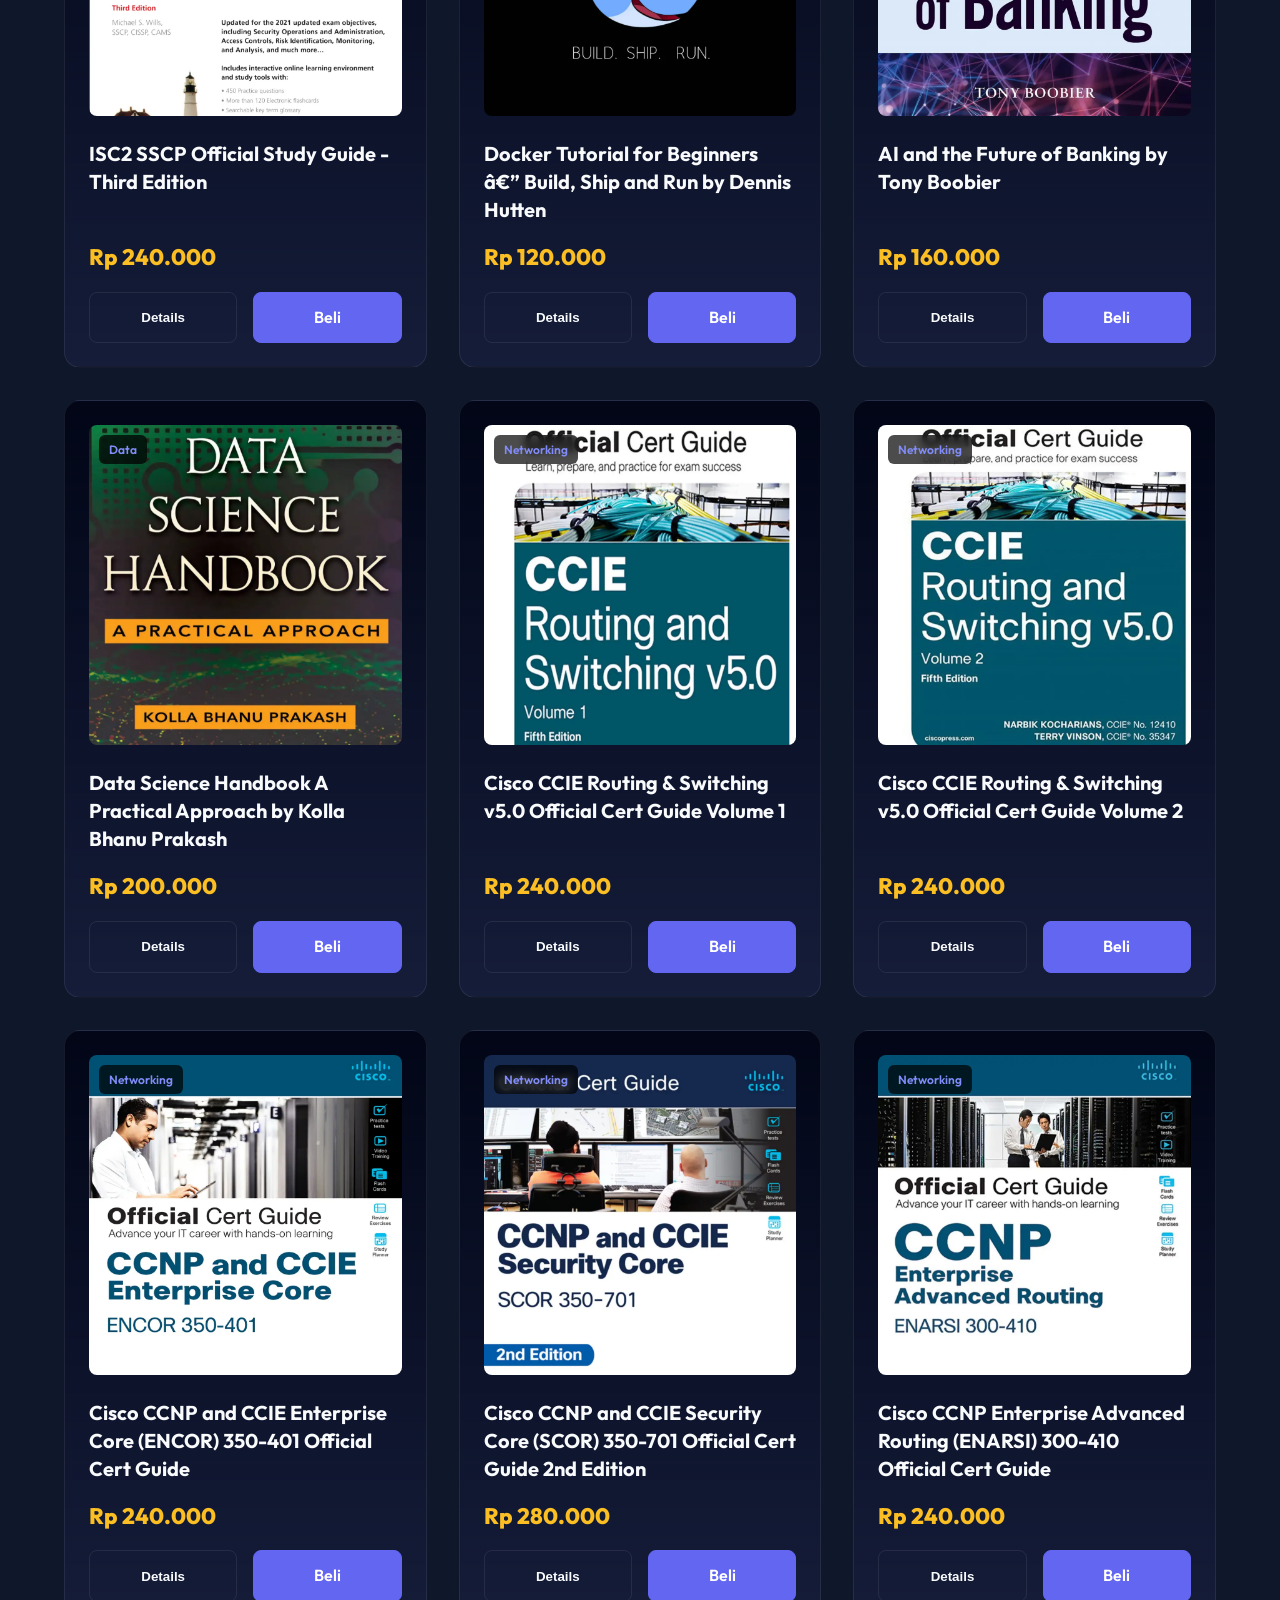
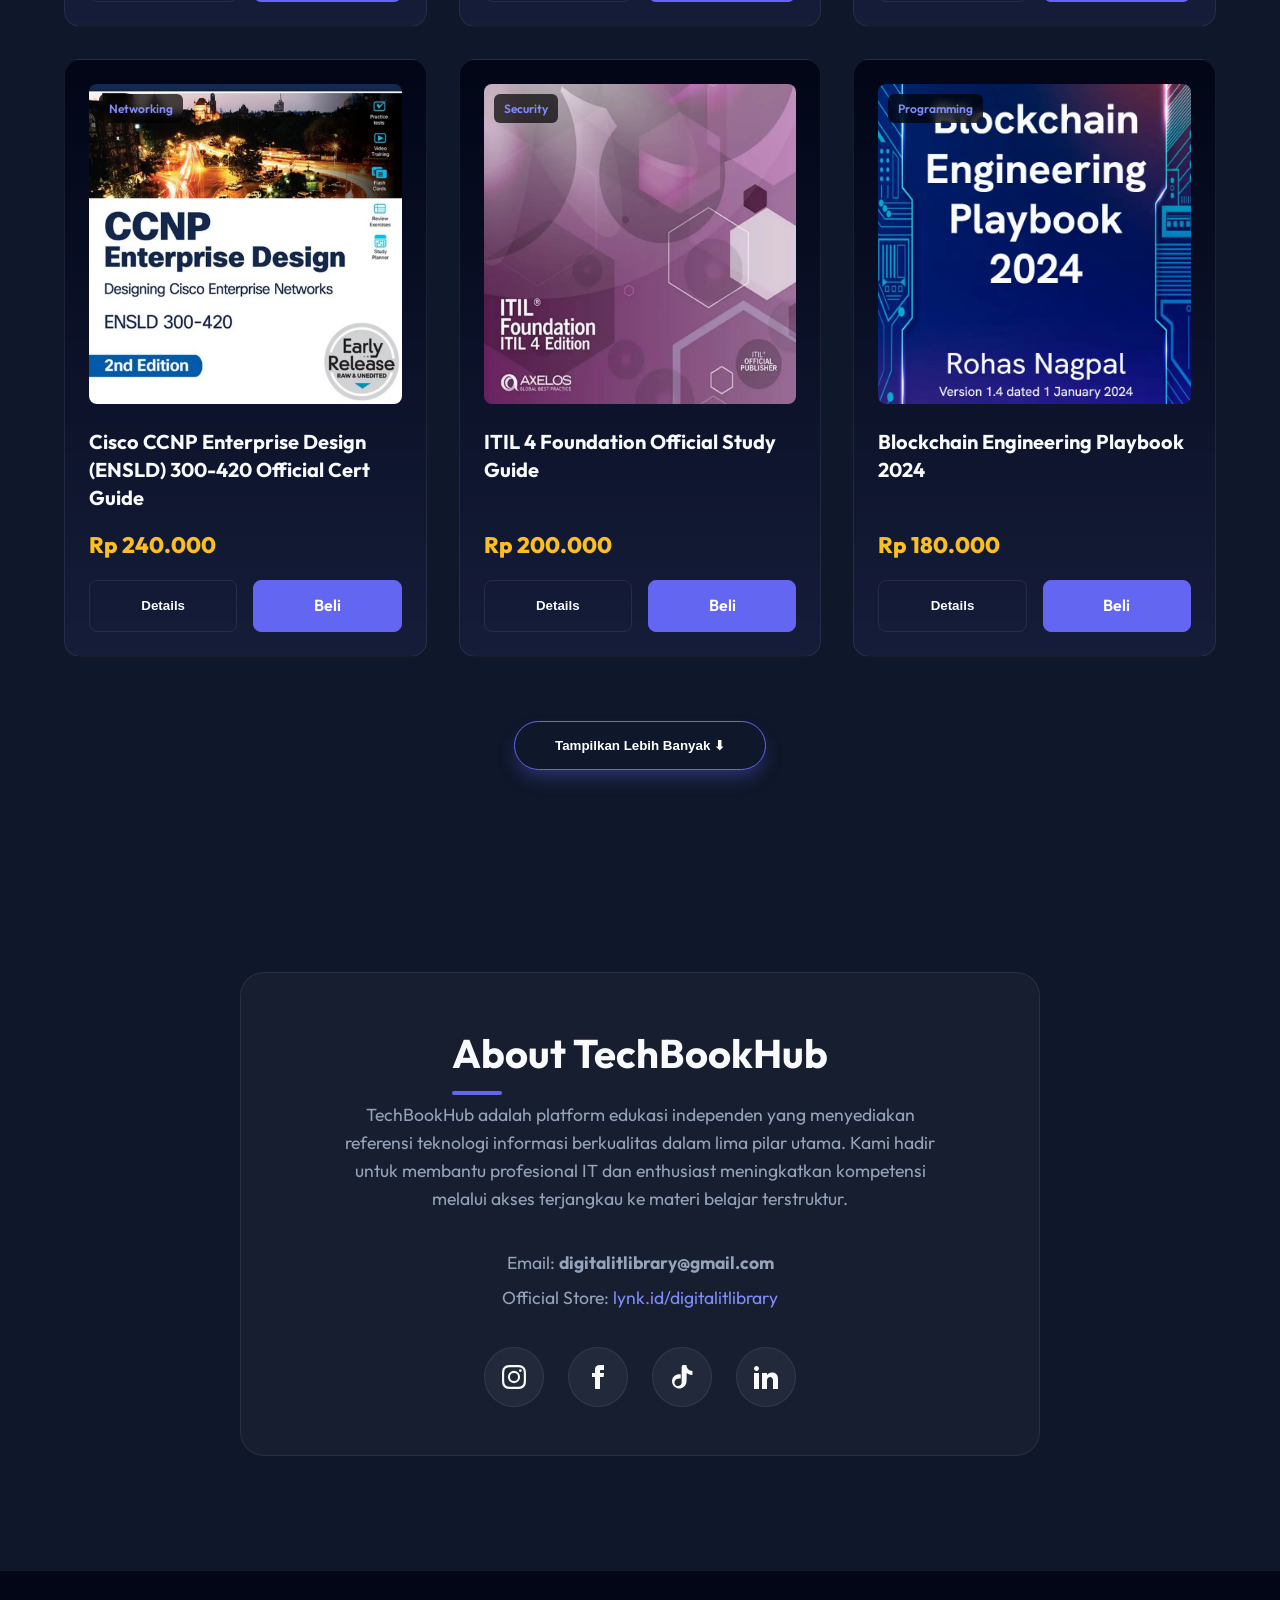
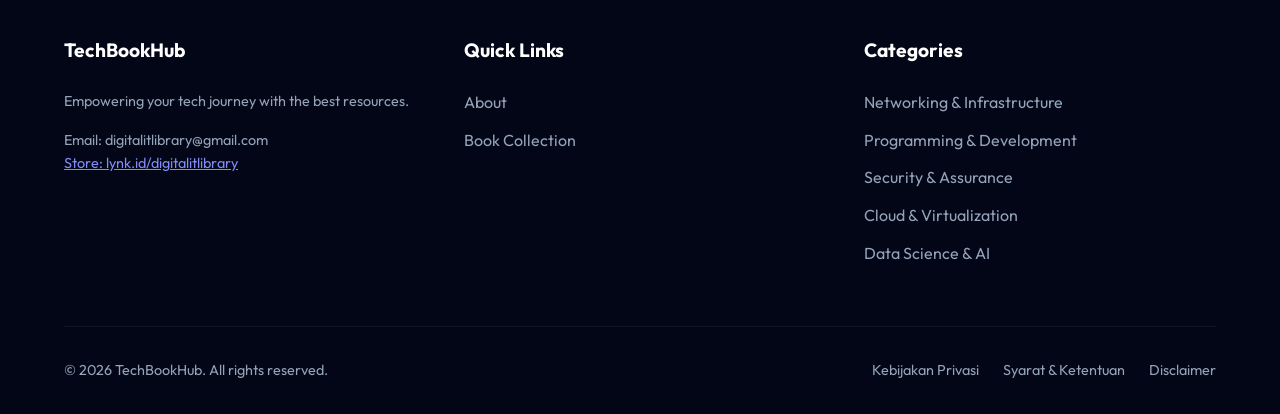
==== commit 46b75803: "chore: commit remaining files and old image resources" ====
--- a/index.html
+++ b/index.html
@@ -198,6 +198,12 @@
         </div>
     </div>
 
+    <!-- Image Zoom Modal -->
+    <div class="zoom-modal-overlay" id="zoomModal">
+        <span class="zoom-close" id="closeZoomModal">&times;</span>
+        <img class="zoom-modal-content" id="zoomedImage">
+    </div>
+
     <!-- Script that holds the data and logic -->
     <script src="assets/js/booksData.js?v=20260410"></script>
     <script src="assets/js/script.js?v=20260410"></script>
--- a/assets/css/style.css
+++ b/assets/css/style.css
@@ -215,3 +215,46 @@
 .samples-container::-webkit-scrollbar-thumb { background: rgba(255, 255, 255, 0.2); border-radius: 10px; }
 .sample-img { width: 120px; height: 160px; object-fit: cover; border-radius: 8px; border: 1px solid var(--glass-border); transition: transform 0.3s, border-color 0.3s; cursor: pointer; flex-shrink: 0; background: linear-gradient(135deg, rgba(99, 102, 241, 0.1), rgba(168, 85, 247, 0.1)); }
 .sample-img:hover { transform: scale(1.05); border-color: var(--primary-light); }
+
+/* Zoom Modal */
+.zoom-modal-overlay {
+    display: none;
+    position: fixed;
+    z-index: 10000;
+    padding-top: 50px;
+    left: 0;
+    top: 0;
+    width: 100%;
+    height: 100%;
+    background-color: rgba(15, 23, 42, 0.95);
+    backdrop-filter: blur(8px);
+    cursor: zoom-out;
+}
+.zoom-modal-content {
+    margin: auto;
+    display: block;
+    max-width: 90%;
+    max-height: 90%;
+    object-fit: contain;
+    animation-name: zoomIn;
+    animation-duration: 0.3s;
+    border-radius: 8px;
+    box-shadow: 0 10px 30px rgba(0,0,0,0.5);
+}
+@keyframes zoomIn {
+    from {transform:scale(0); opacity:0;}
+    to {transform:scale(1); opacity:1;}
+}
+.zoom-close {
+    position: absolute;
+    top: 20px;
+    right: 35px;
+    color: #f1f1f1;
+    font-size: 40px;
+    font-weight: bold;
+    cursor: pointer;
+    transition: color 0.3s;
+}
+.zoom-close:hover {
+    color: var(--primary-light);
+}
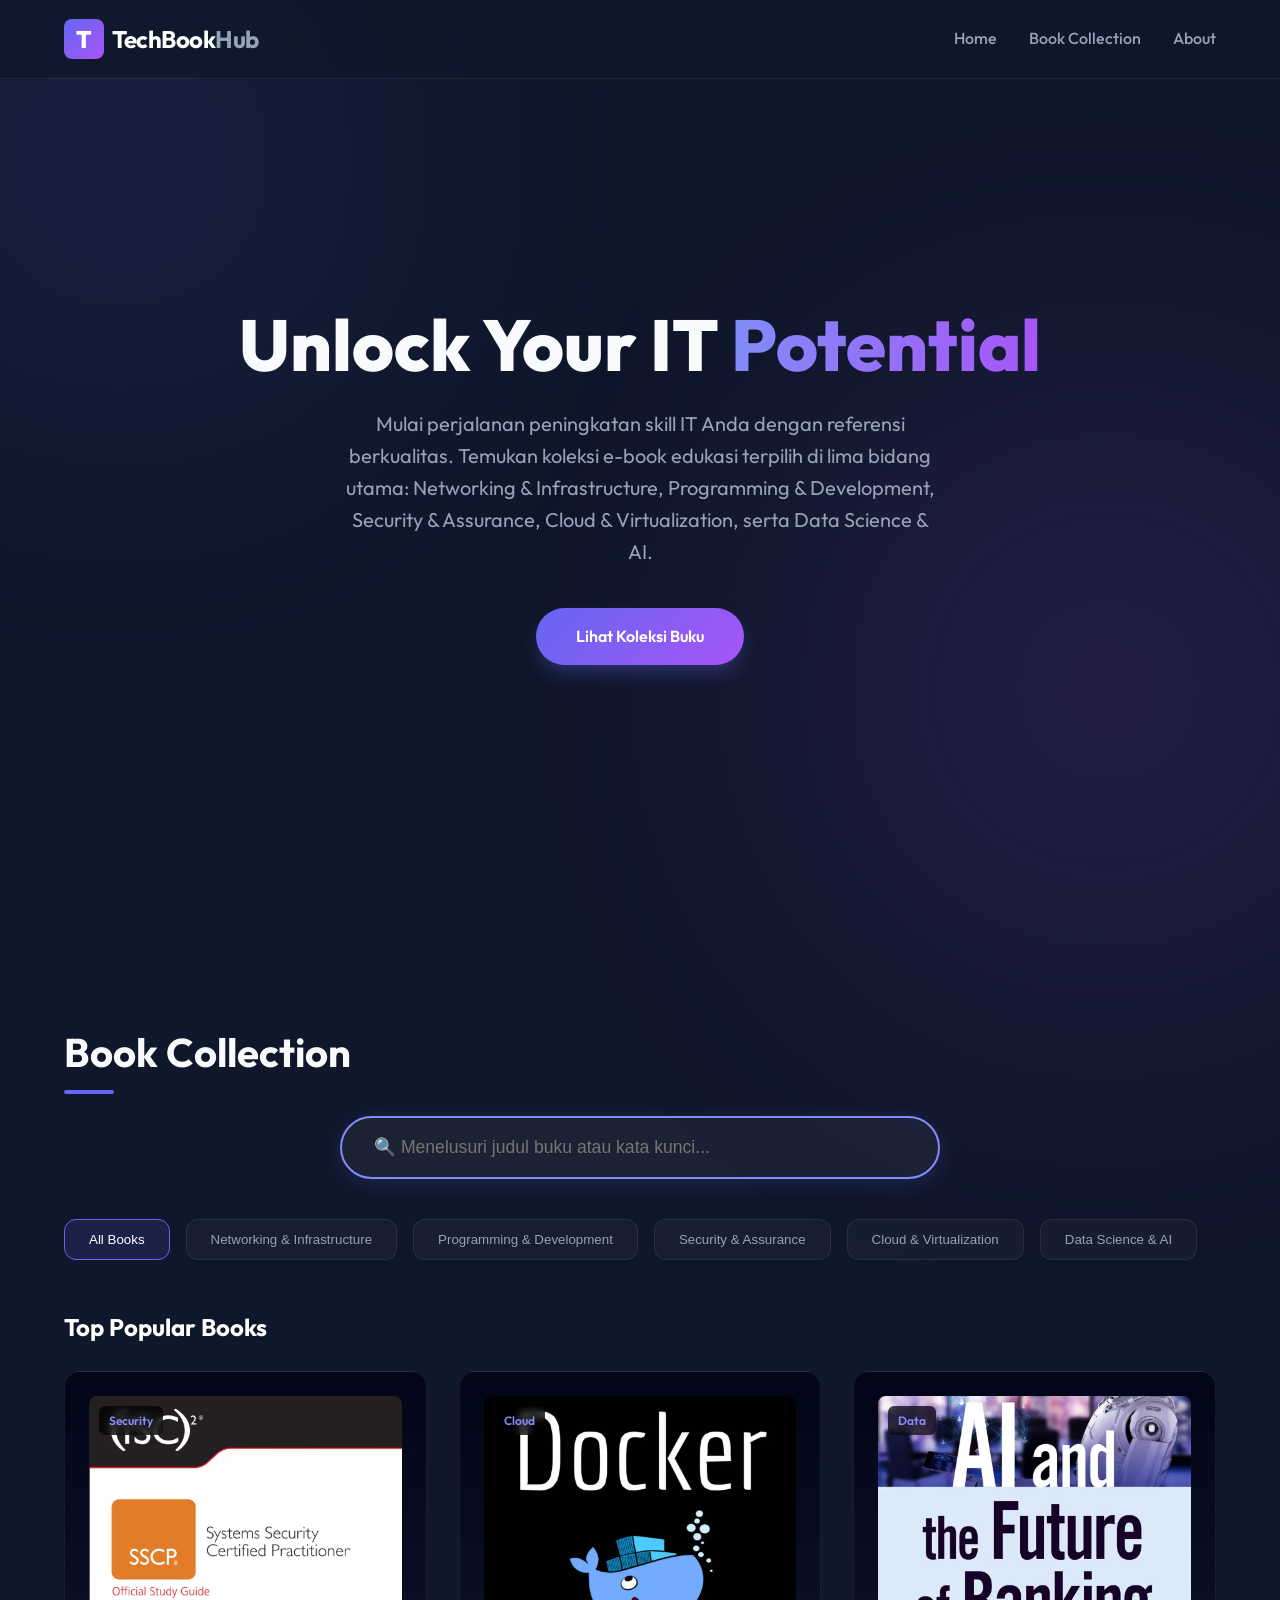
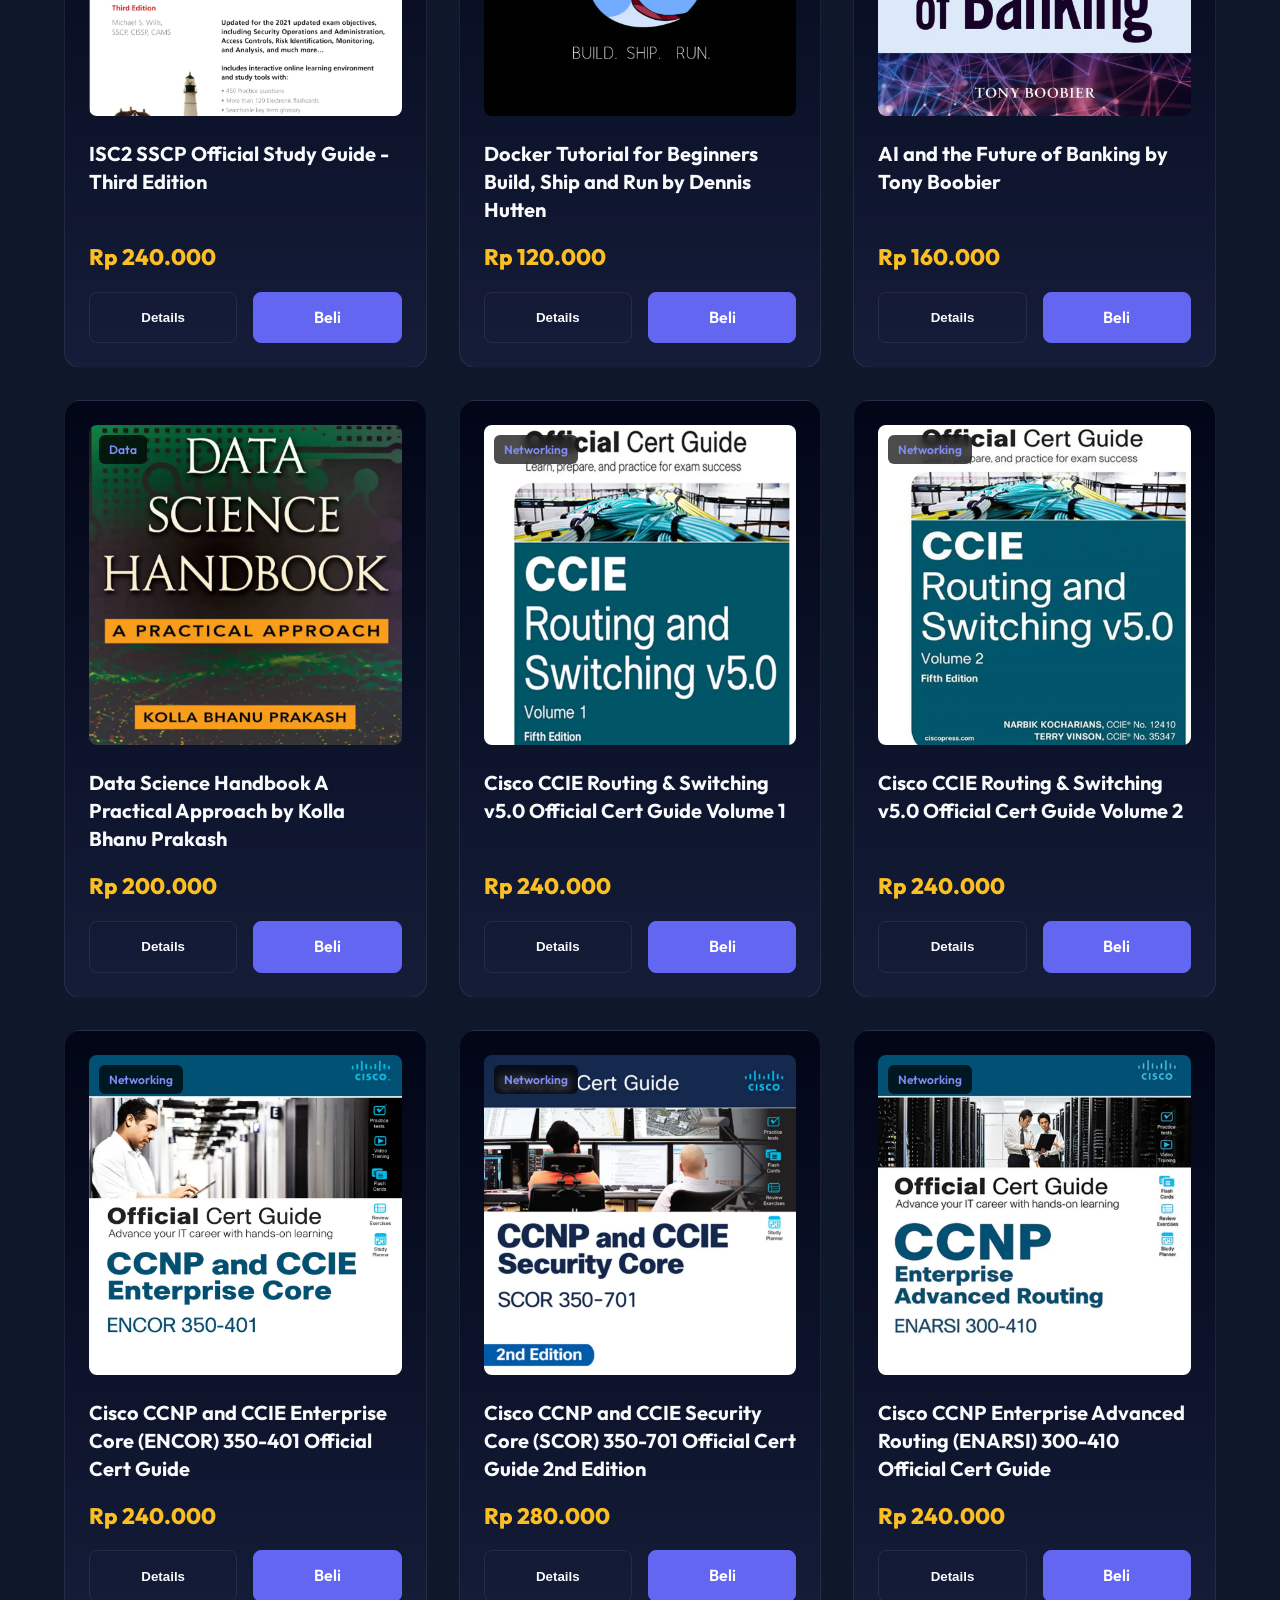
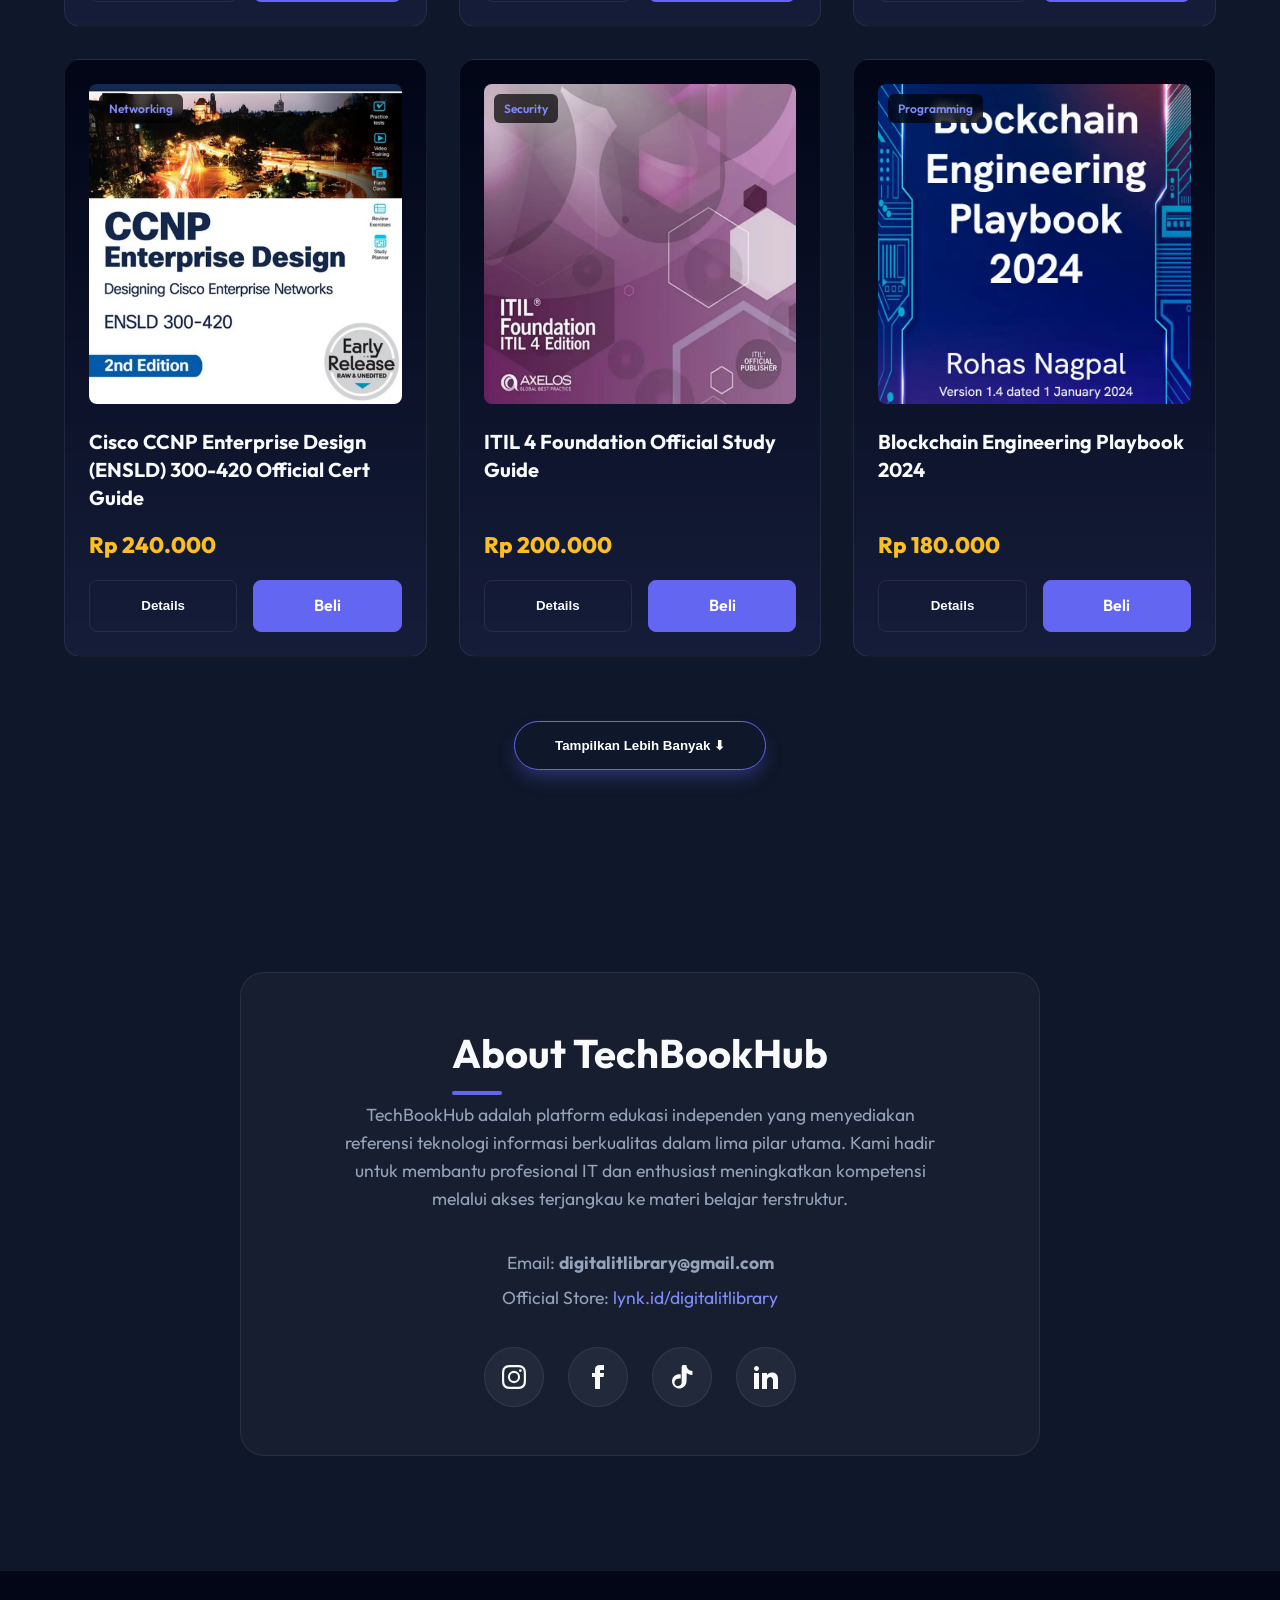
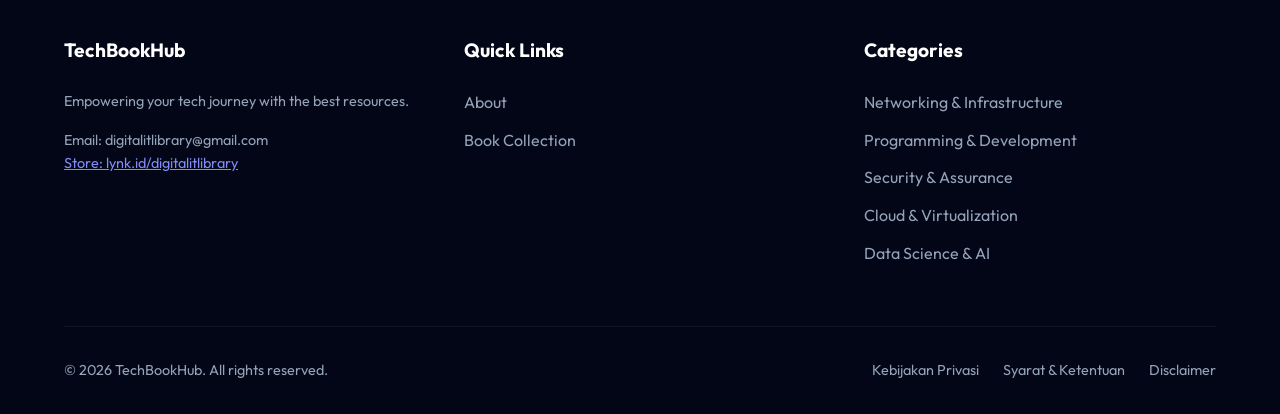
==== commit 6ef157b0: "feat: implement deep linking and dynamic product share button (Resolves #27) and cleanup text" ====
--- a/index.html
+++ b/index.html
@@ -191,12 +191,16 @@
                     <!-- Injected via JS -->
                 </ul>
                 
-                <div style="margin-top:2rem; text-align:right;">
-                    <a href="#" target="_blank" class="btn" id="m-buy-btn" style="width:100%; text-align:center;">Beli Sekarang</a>
+                <div style="margin-top:2rem; display: flex; gap: 1rem;">
+                    <button class="btn btn-share" id="m-share-btn" style="width: 30%; background: transparent; border: 1px solid var(--primary-light); color: var(--primary-light);">Bagikan</button>
+                    <a href="#" target="_blank" class="btn" id="m-buy-btn" style="width:70%; text-align:center;">Beli Sekarang</a>
                 </div>
             </div>
         </div>
     </div>
+
+    <!-- Toast Notification -->
+    <div id="toast" class="toast">✅ Link berhasil disalin!</div>
 
     <!-- Image Zoom Modal -->
     <div class="zoom-modal-overlay" id="zoomModal">
--- a/assets/css/style.css
+++ b/assets/css/style.css
@@ -258,3 +258,20 @@
 .zoom-close:hover {
     color: var(--primary-light);
 }
+
+/* Toast Notification */
+.toast {
+  visibility: hidden; min-width: 250px; background-color: var(--primary);
+  color: #fff; text-align: center; border-radius: 8px; padding: 16px;
+  position: fixed; z-index: 10001; right: 30px; bottom: 30px; font-weight: 600;
+  opacity: 0; transition: opacity 0.5s, visibility 0.5s, transform 0.5s;
+  transform: translateY(20px); box-shadow: 0 10px 25px rgba(168, 85, 247, 0.4);
+}
+.toast.show {
+  visibility: visible; opacity: 1; transform: translateY(0);
+}
+
+.btn-share:hover {
+  background: rgba(168, 85, 247, 0.1) !important;
+  color: white !important;
+}
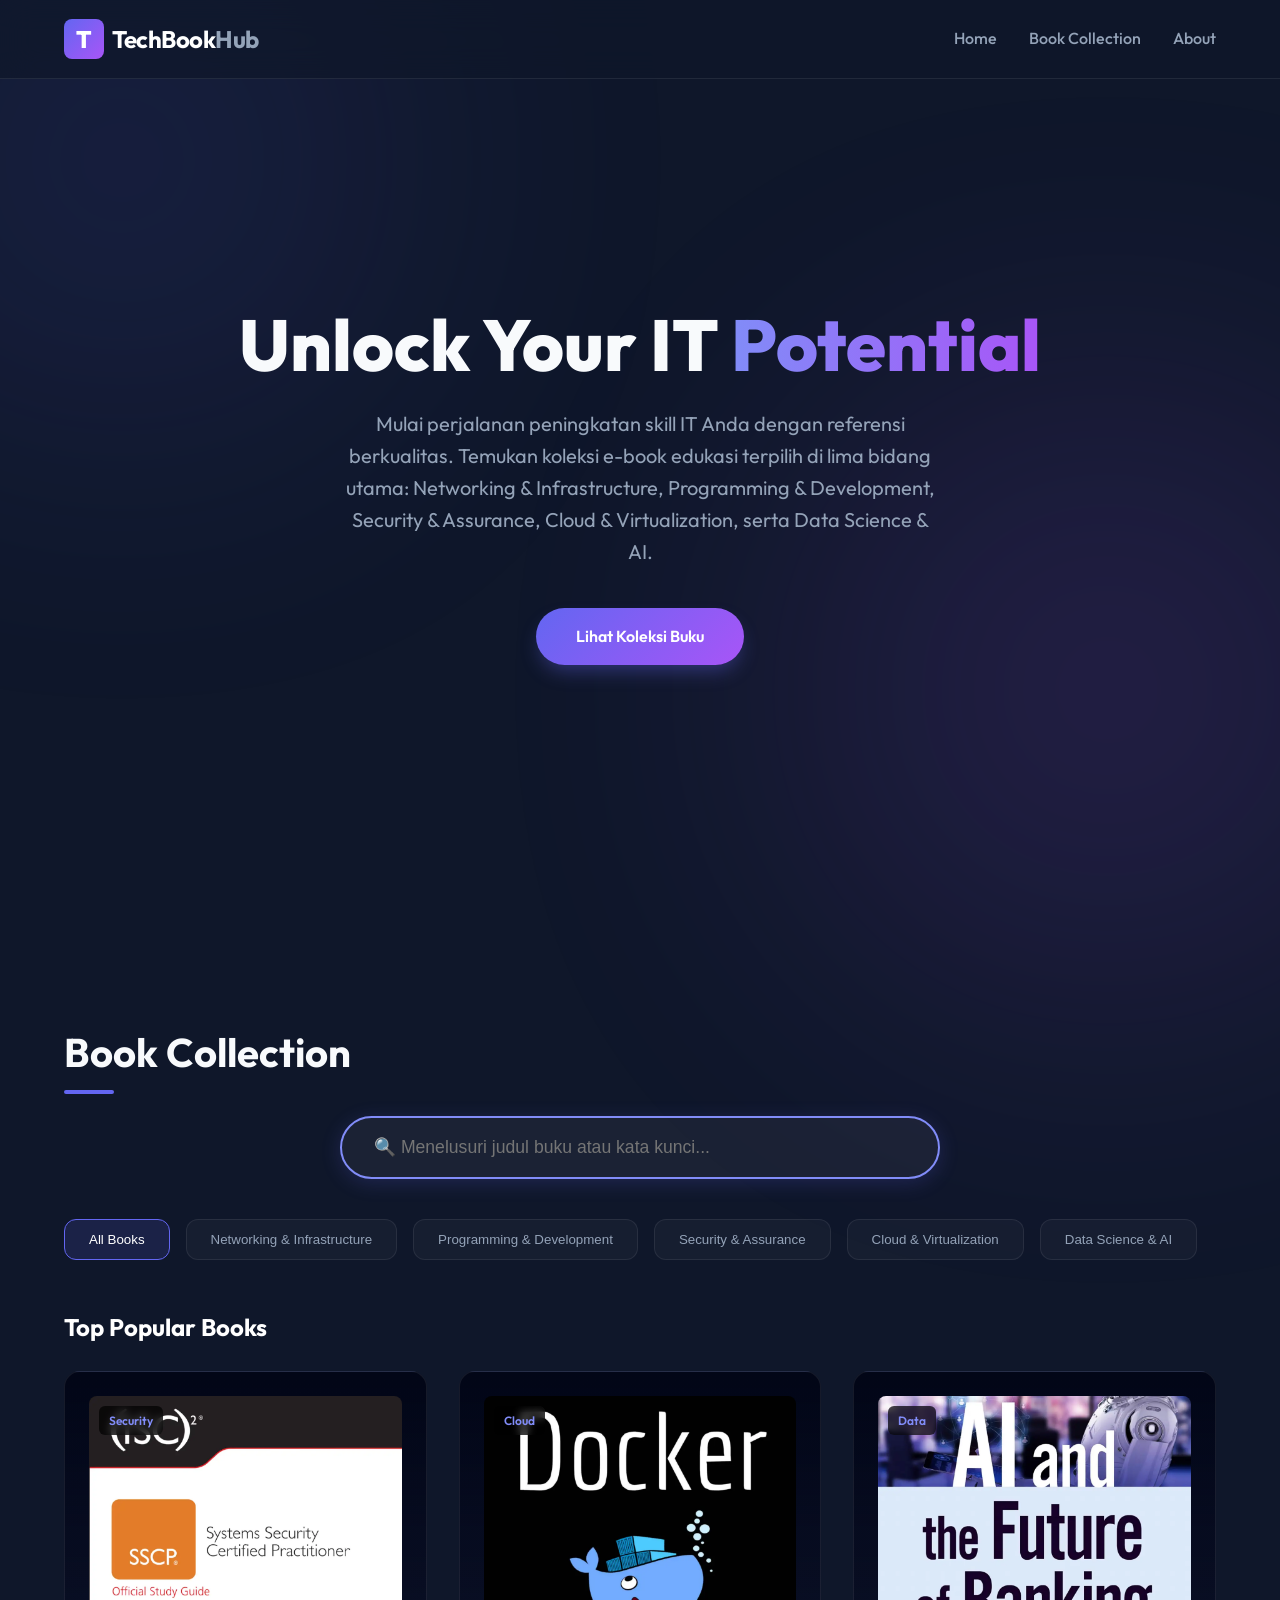
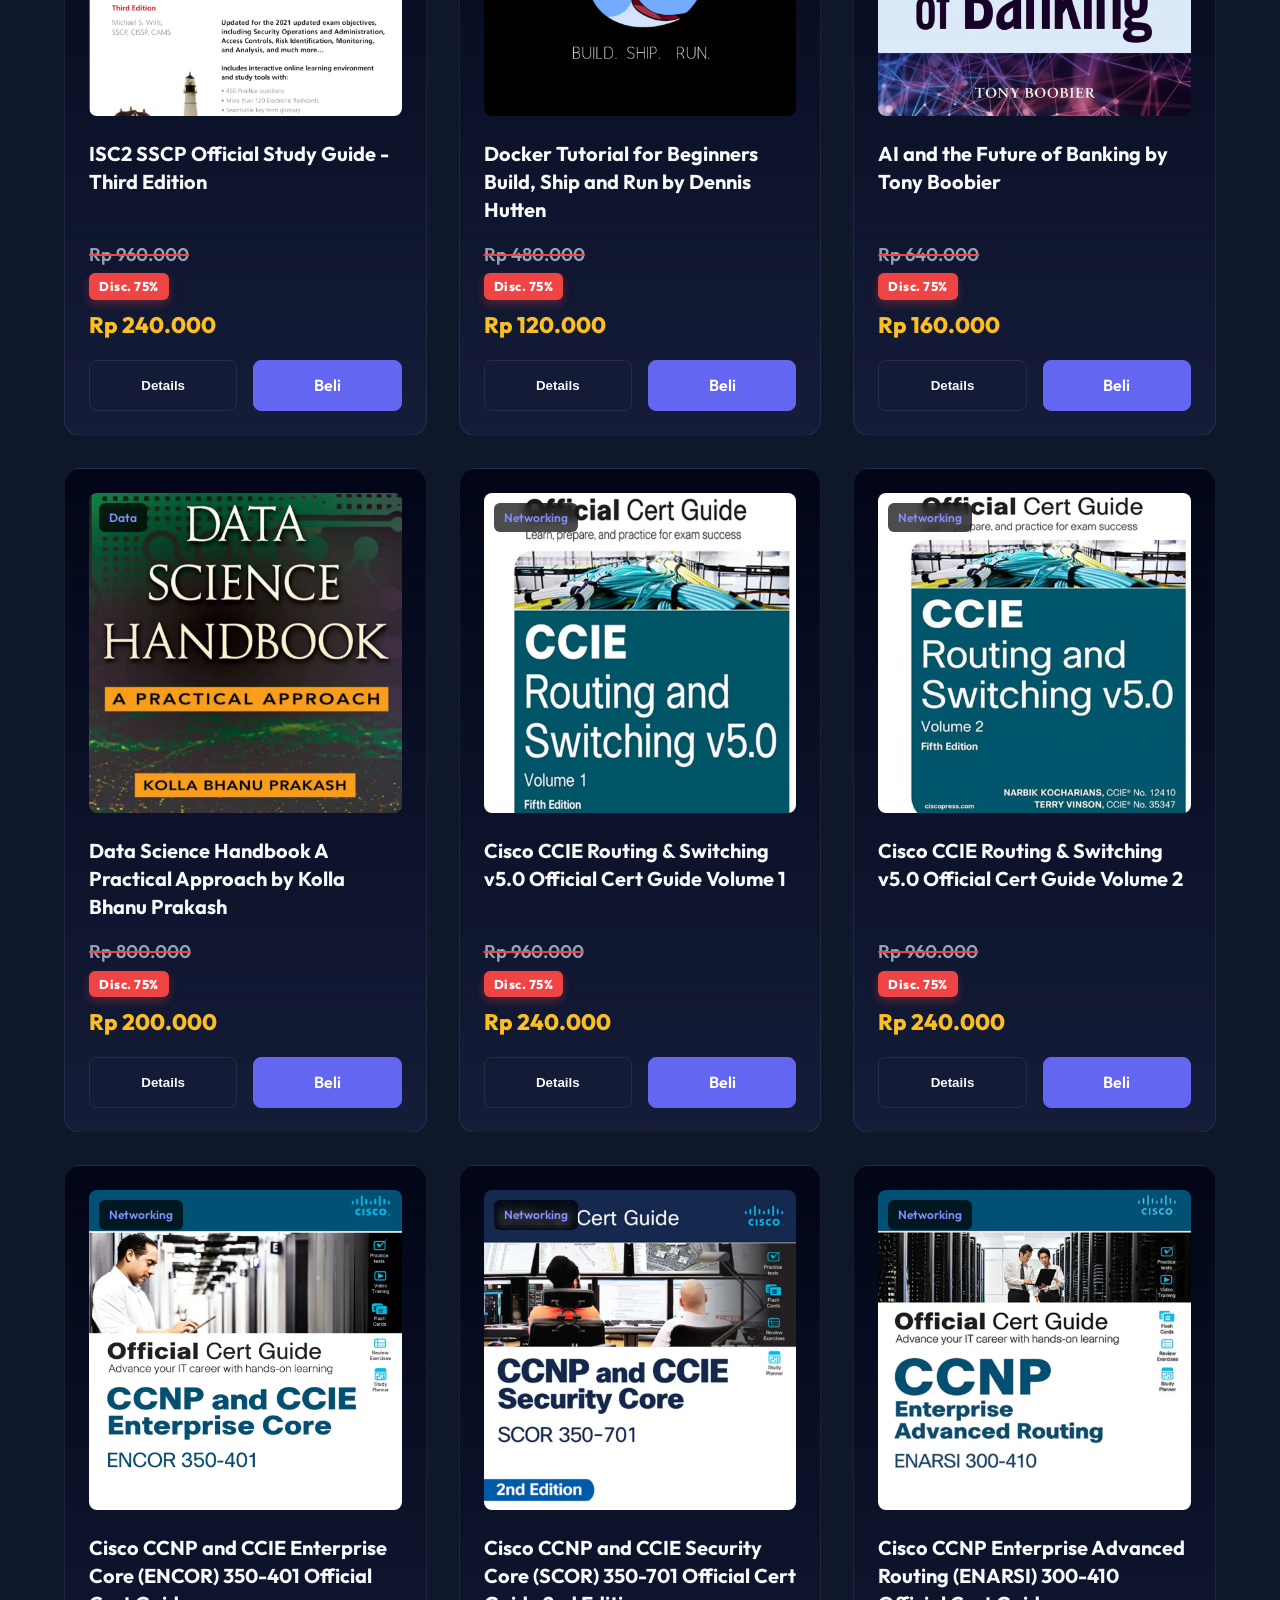
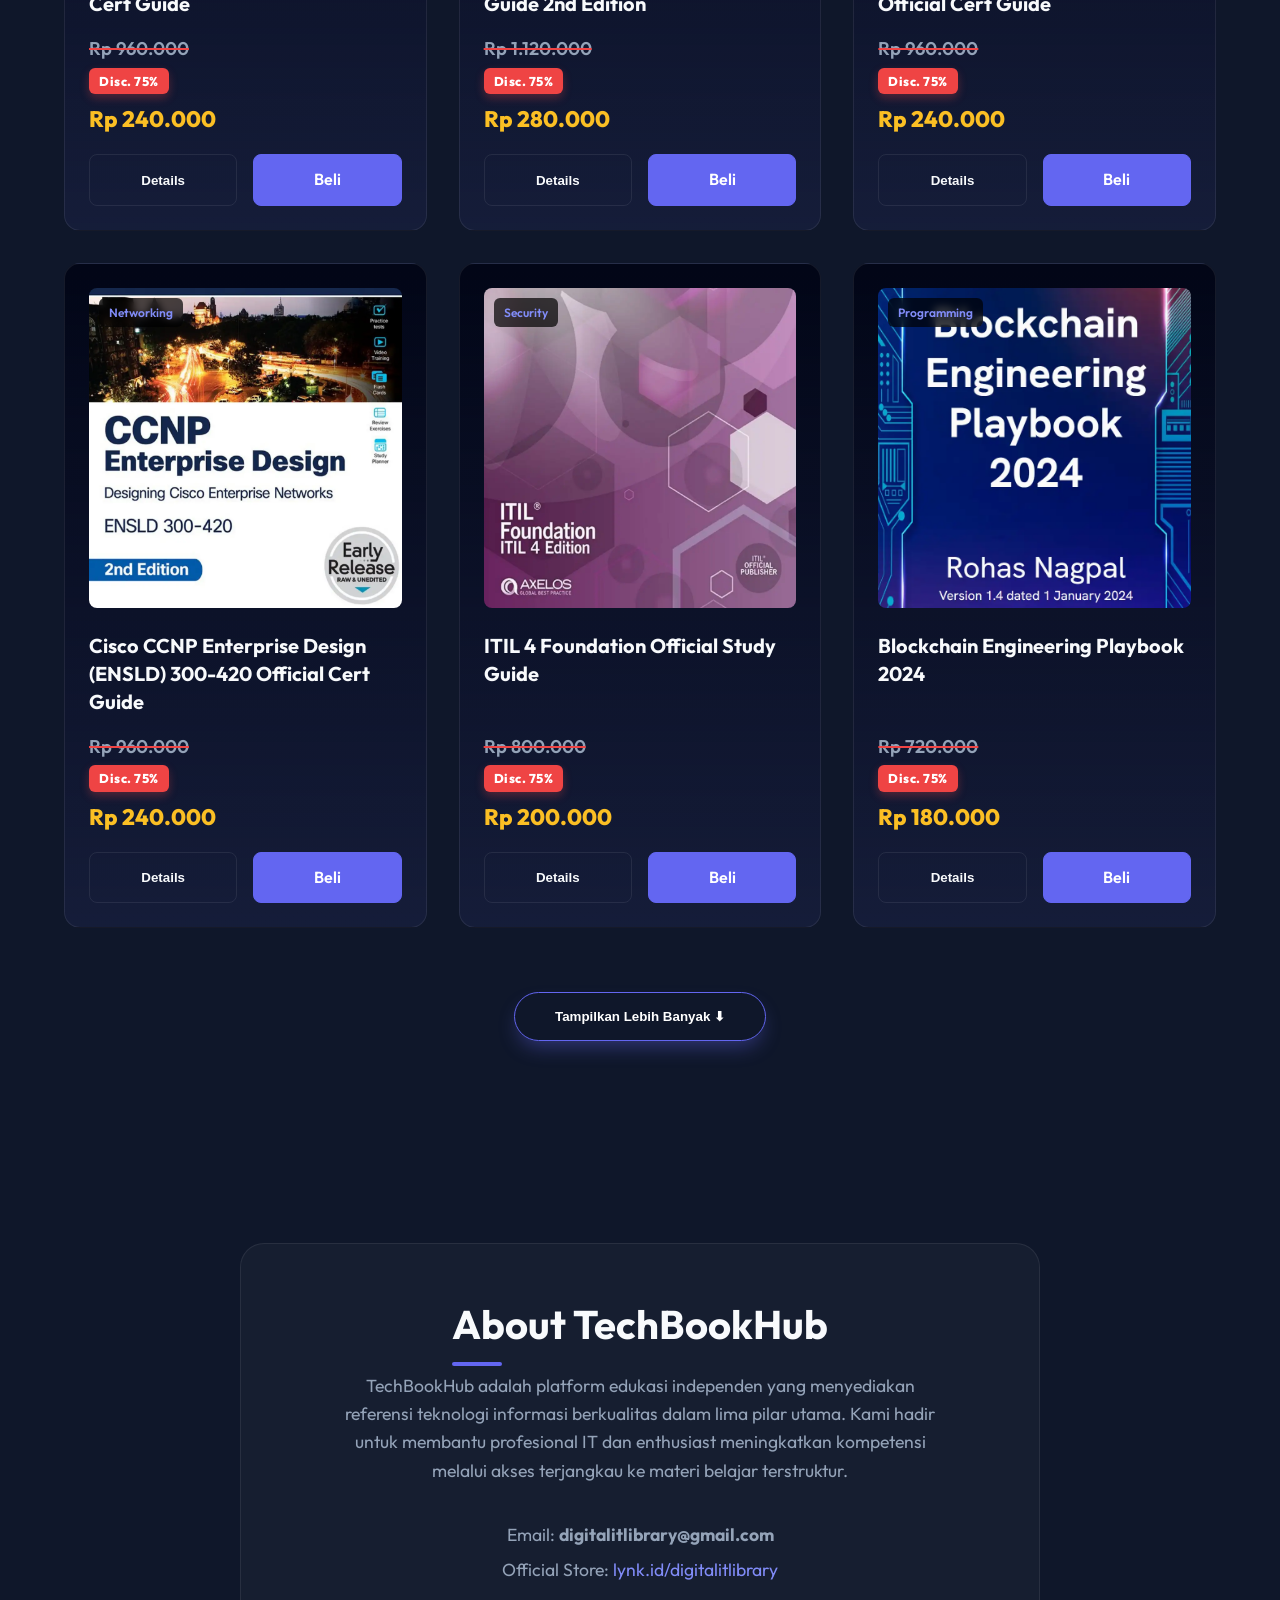
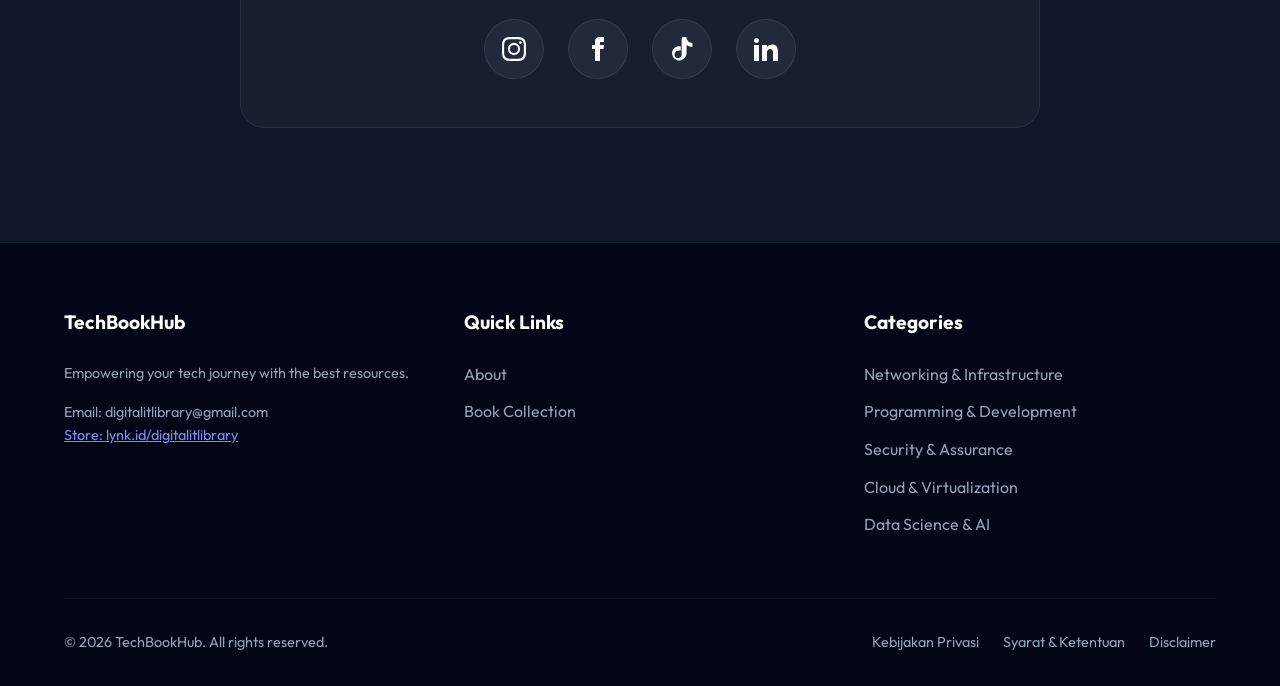
==== commit 875982c2: "feat: implement psychological pricing, responsive share UI, and UX performance fixes (Resolves #28)" ====
--- a/index.html
+++ b/index.html
@@ -149,7 +149,7 @@
                 <div class="modal-title-area">
                     <h3 class="modal-book-title" id="m-title">Book Title</h3>
                     <span class="modal-badge" id="m-category">Category</span>
-                    <div class="m-price-tag" id="m-price">-</div>
+                    <div id="m-price-wrap"></div>
                 </div>
             </div>
 
@@ -192,7 +192,10 @@
                 </ul>
                 
                 <div style="margin-top:2rem; display: flex; gap: 1rem;">
-                    <button class="btn btn-share" id="m-share-btn" style="width: 30%; background: transparent; border: 1px solid var(--primary-light); color: var(--primary-light);">Bagikan</button>
+                    <button class="btn btn-share" id="m-share-btn" style="width: 30%; background: transparent; border: 1px solid var(--primary-light); color: var(--primary-light); display: flex; align-items: center; justify-content: center;">
+                        <span class="share-text">Bagikan</span>
+                        <svg class="share-icon" viewBox="0 0 24 24" fill="none" stroke="currentColor" stroke-width="2" stroke-linecap="round" stroke-linejoin="round" style="width: 20px; height: 20px; display: none;"><circle cx="18" cy="5" r="3"></circle><circle cx="6" cy="12" r="3"></circle><circle cx="18" cy="19" r="3"></circle><line x1="8.59" y1="13.51" x2="15.42" y2="17.49"></line><line x1="15.41" y1="6.51" x2="8.59" y2="10.49"></line></svg>
+                    </button>
                     <a href="#" target="_blank" class="btn" id="m-buy-btn" style="width:70%; text-align:center;">Beli Sekarang</a>
                 </div>
             </div>
--- a/assets/css/style.css
+++ b/assets/css/style.css
@@ -275,3 +275,14 @@
   background: rgba(168, 85, 247, 0.1) !important;
   color: white !important;
 }
+
+/* Share Button Responsive Logic */
+@media (max-width: 768px) {
+  .share-text { display: none; }
+  .share-icon { display: block !important; }
+}
+
+/* Discount & Price Styles - Psychological Design */
+.price-container { display: flex; align-items: center; flex-wrap: wrap; margin-bottom: 0.5rem; }
+.original-price { font-size: 1.15rem; color: #94a3b8; text-decoration: line-through; text-decoration-color: #ef4444; text-decoration-thickness: 2px; font-weight: 600; margin-right: 8px; }
+.discount-badge { background: #ef4444; color: white; padding: 3px 10px; font-size: 0.8rem; border-radius: 6px; font-weight: 800; letter-spacing: 0.5px; display: inline-block; box-shadow: 0 4px 10px rgba(239, 68, 68, 0.3); vertical-align: middle; }
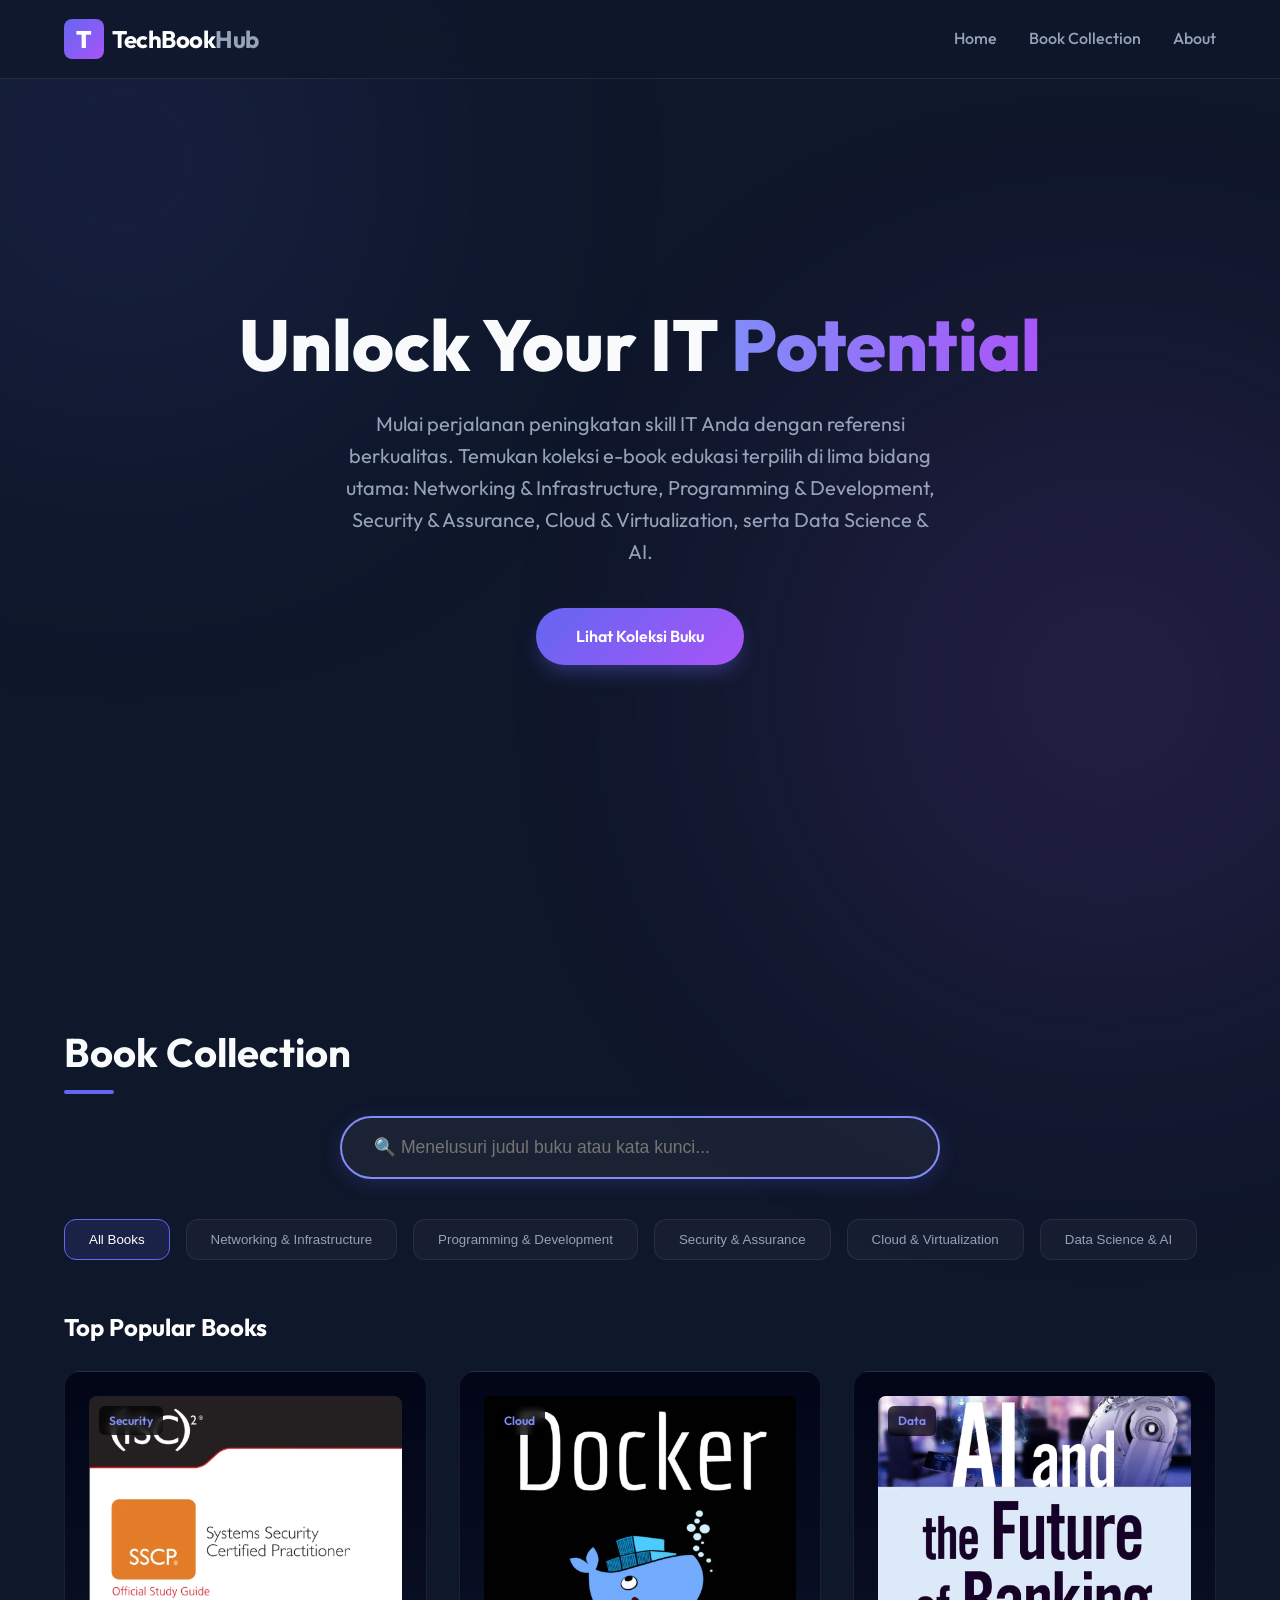
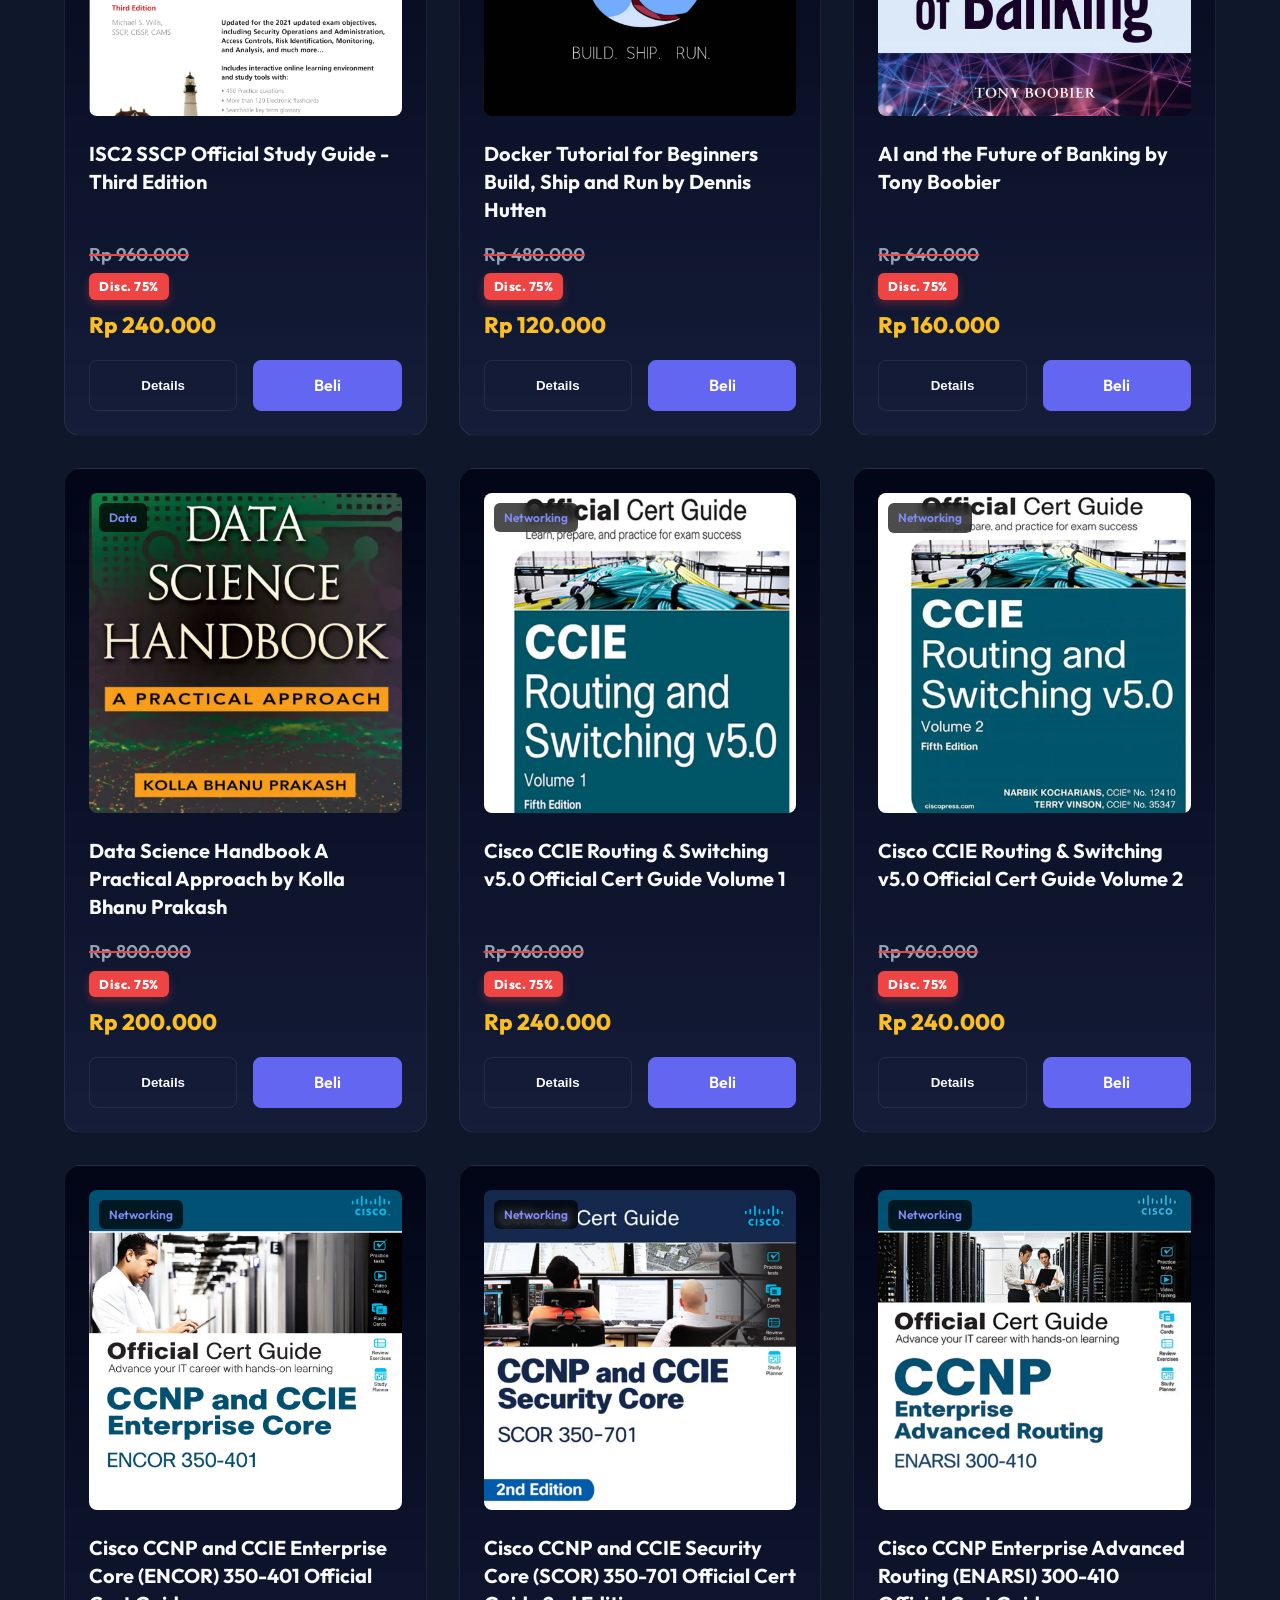
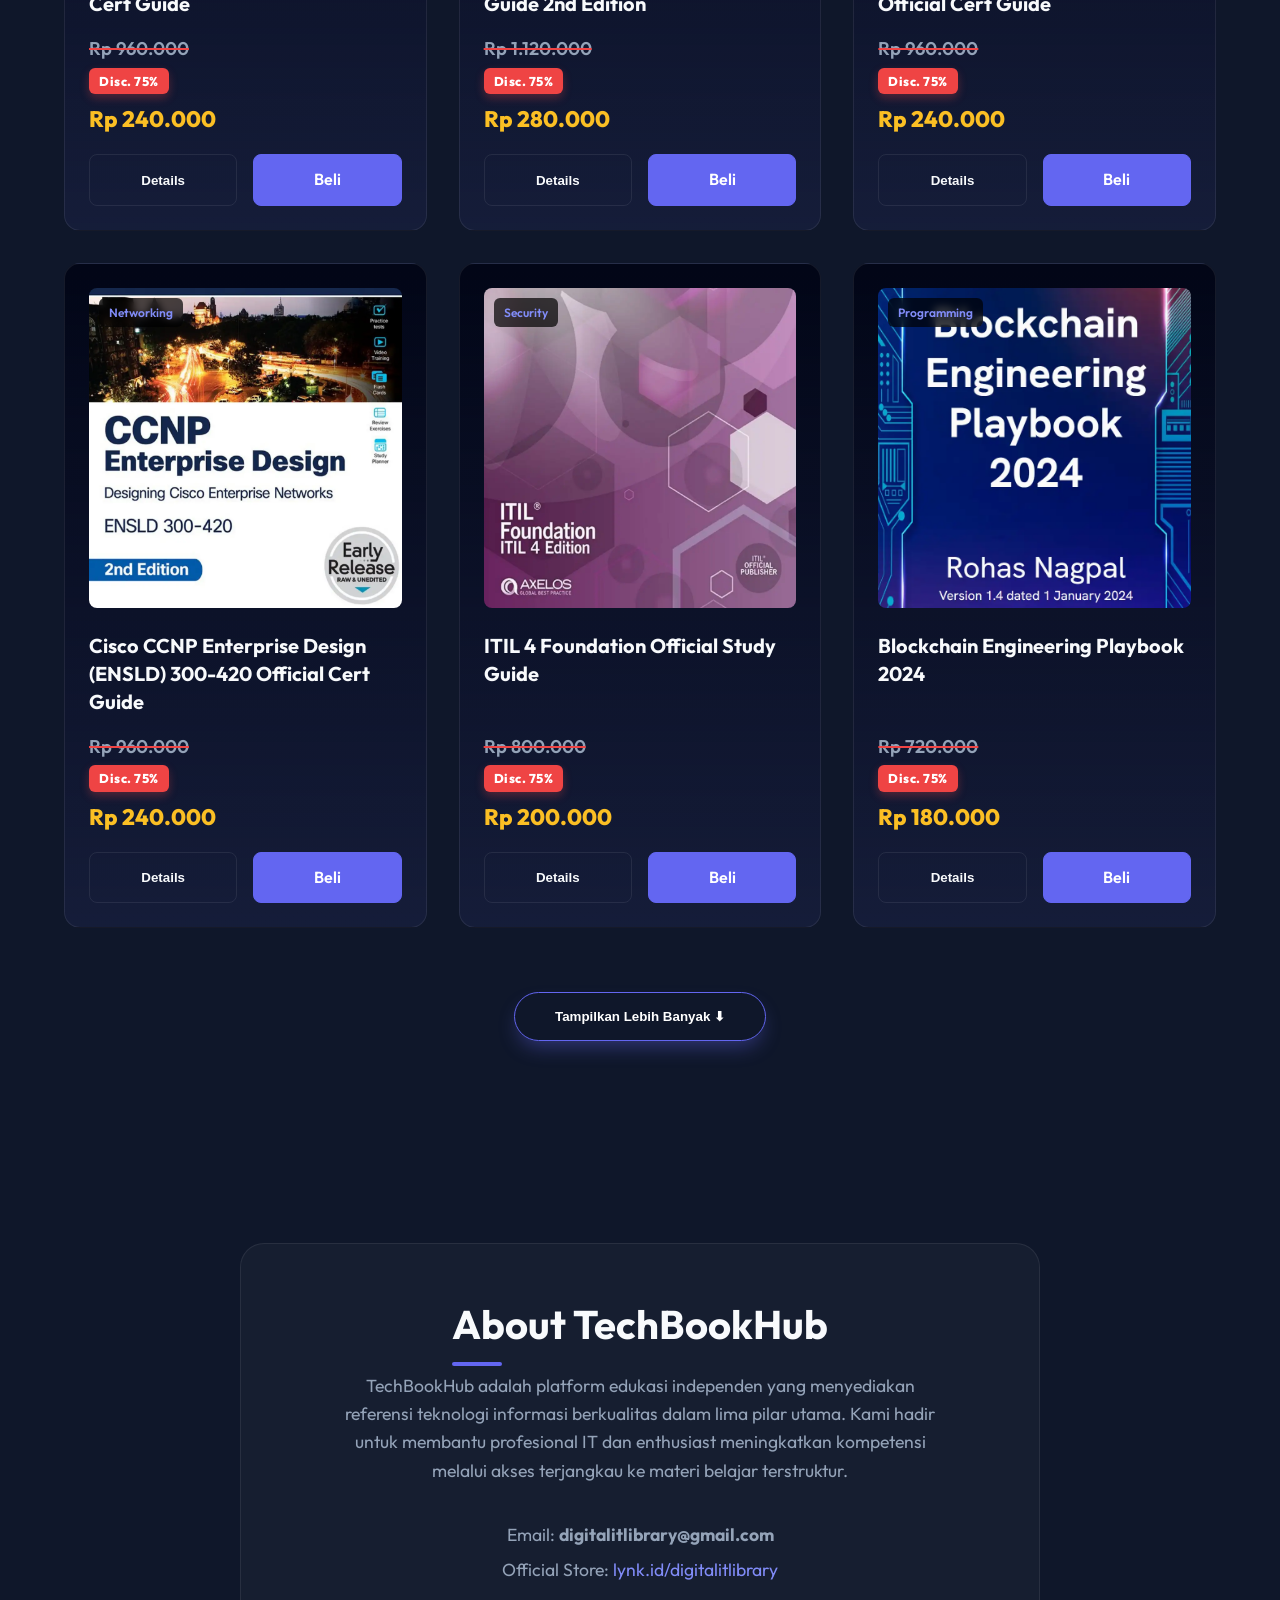
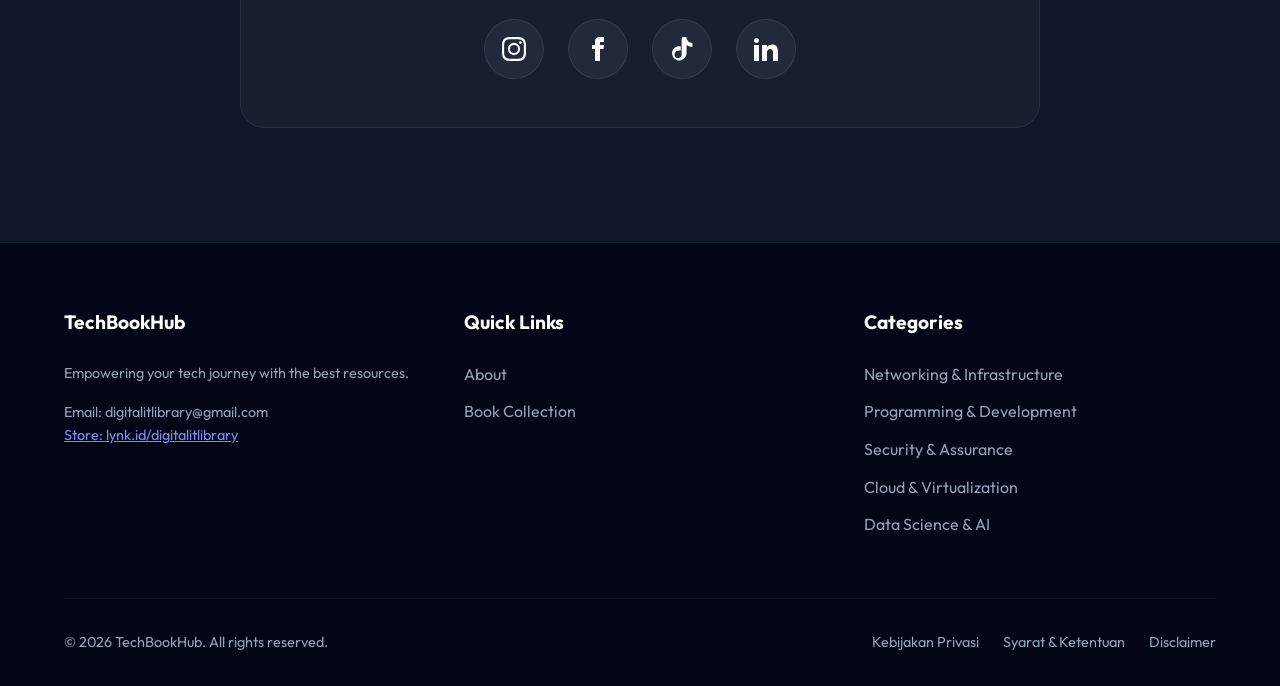
==== commit a8520b13: "Feat: Add 8 premium books and social share feature (Issue #29)" ====
--- a/index.html
+++ b/index.html
@@ -192,9 +192,9 @@
                 </ul>
                 
                 <div style="margin-top:2rem; display: flex; gap: 1rem;">
-                    <button class="btn btn-share" id="m-share-btn" style="width: 30%; background: transparent; border: 1px solid var(--primary-light); color: var(--primary-light); display: flex; align-items: center; justify-content: center;">
-                        <span class="share-text">Bagikan</span>
-                        <svg class="share-icon" viewBox="0 0 24 24" fill="none" stroke="currentColor" stroke-width="2" stroke-linecap="round" stroke-linejoin="round" style="width: 20px; height: 20px; display: none;"><circle cx="18" cy="5" r="3"></circle><circle cx="6" cy="12" r="3"></circle><circle cx="18" cy="19" r="3"></circle><line x1="8.59" y1="13.51" x2="15.42" y2="17.49"></line><line x1="15.41" y1="6.51" x2="8.59" y2="10.49"></line></svg>
+                    <button class="btn btn-share" id="m-share-btn" aria-label="Bagikan produk ini" title="Bagikan">
+                        <svg xmlns="http://www.w3.org/2000/svg" viewBox="0 0 24 24" fill="none" stroke="currentColor" stroke-width="2.5" stroke-linecap="round" stroke-linejoin="round" width="20" height="20"><circle cx="18" cy="5" r="3"/><circle cx="6" cy="12" r="3"/><circle cx="18" cy="19" r="3"/><line x1="8.59" y1="13.51" x2="15.42" y2="17.49"/><line x1="15.41" y1="6.51" x2="8.59" y2="10.49"/></svg>
+                        <span>Bagikan</span>
                     </button>
                     <a href="#" target="_blank" class="btn" id="m-buy-btn" style="width:70%; text-align:center;">Beli Sekarang</a>
                 </div>
@@ -211,8 +211,20 @@
         <img class="zoom-modal-content" id="zoomedImage">
     </div>
 
+    <!-- Social Share Popup Bottom Sheet -->
+    <div class="share-popup-overlay" id="sharePopupOverlay">
+      <div class="share-popup-sheet" id="sharePopupSheet">
+        <div class="share-popup-handle"></div>
+        <p class="share-popup-title">Bagikan Produk</p>
+        <div class="share-options-grid" id="shareOptionsGrid">
+          <!-- Options injected by JS -->
+        </div>
+        <button class="share-popup-close-btn" id="closeSharePopup">Tutup</button>
+      </div>
+    </div>
+
     <!-- Script that holds the data and logic -->
-    <script src="assets/js/booksData.js?v=20260410"></script>
-    <script src="assets/js/script.js?v=20260410"></script>
+    <script src="assets/js/booksData.js?v=20260413"></script>
+    <script src="assets/js/script.js?v=20260413"></script>
 </body>
 </html>
--- a/assets/css/style.css
+++ b/assets/css/style.css
@@ -271,18 +271,115 @@
   visibility: visible; opacity: 1; transform: translateY(0);
 }
 
+/* Share Button — Icon + Label */
+.btn-share {
+  width: 30%;
+  min-width: 100px;
+  display: inline-flex;
+  align-items: center;
+  justify-content: center;
+  gap: 8px;
+  background: rgba(129,140,248,0.1);
+  border: 1.5px solid var(--primary-light);
+  color: var(--primary-light);
+  border-radius: 9999px;
+  padding: 0.75rem 1.2rem;
+  font-weight: 600;
+  cursor: pointer;
+  transition: all 0.3s ease;
+  font-size: 0.95rem;
+}
+.btn-share svg {
+  flex-shrink: 0;
+  stroke: currentColor;
+  display: block;
+}
 .btn-share:hover {
-  background: rgba(168, 85, 247, 0.1) !important;
-  color: white !important;
-}
-
-/* Share Button Responsive Logic */
-@media (max-width: 768px) {
-  .share-text { display: none; }
-  .share-icon { display: block !important; }
+  background: rgba(168, 85, 247, 0.2);
+  border-color: var(--secondary);
+  color: #fff;
+  box-shadow: 0 0 16px rgba(168,85,247,0.35);
+}
+@media (max-width: 480px) {
+  .btn-share span { display: none; }
+  .btn-share { width: auto; padding: 0.75rem 1rem; }
 }
 
 /* Discount & Price Styles - Psychological Design */
 .price-container { display: flex; align-items: center; flex-wrap: wrap; margin-bottom: 0.5rem; }
 .original-price { font-size: 1.15rem; color: #94a3b8; text-decoration: line-through; text-decoration-color: #ef4444; text-decoration-thickness: 2px; font-weight: 600; margin-right: 8px; }
 .discount-badge { background: #ef4444; color: white; padding: 3px 10px; font-size: 0.8rem; border-radius: 6px; font-weight: 800; letter-spacing: 0.5px; display: inline-block; box-shadow: 0 4px 10px rgba(239, 68, 68, 0.3); vertical-align: middle; }
+
+/* ============================
+   Social Share Popup Modal
+   ============================ */
+.share-popup-overlay {
+  position: fixed; inset: 0; z-index: 10002;
+  background: rgba(2, 6, 23, 0.75); backdrop-filter: blur(6px);
+  display: flex; align-items: flex-end; justify-content: center;
+  opacity: 0; pointer-events: none;
+  transition: opacity 0.3s ease;
+  padding: 0 0 0 0;
+}
+.share-popup-overlay.active { opacity: 1; pointer-events: all; }
+.share-popup-sheet {
+  background: #1e293b;
+  border: 1px solid var(--glass-border);
+  border-radius: 24px 24px 0 0;
+  padding: 2rem 2rem 2.5rem;
+  width: 100%; max-width: 600px;
+  transform: translateY(100%);
+  transition: transform 0.35s cubic-bezier(0.22, 1, 0.36, 1);
+  box-shadow: 0 -10px 40px rgba(0,0,0,0.5);
+}
+.share-popup-overlay.active .share-popup-sheet {
+  transform: translateY(0);
+}
+.share-popup-handle {
+  width: 40px; height: 4px; background: rgba(255,255,255,0.2);
+  border-radius: 99px; margin: 0 auto 1.5rem;
+}
+.share-popup-title {
+  font-size: 1rem; font-weight: 700; color: var(--text-muted);
+  text-transform: uppercase; letter-spacing: 1px; margin-bottom: 1.5rem;
+  text-align: center;
+}
+.share-options-grid {
+  display: grid; grid-template-columns: repeat(5, 1fr); gap: 1rem;
+  margin-bottom: 1.5rem;
+}
+.share-option {
+  display: flex; flex-direction: column; align-items: center;
+  gap: 0.5rem; cursor: pointer; background: none; border: none;
+  color: var(--text-muted); transition: all 0.2s ease;
+  padding: 0.75rem 0.5rem; border-radius: 12px;
+  text-decoration: none;
+}
+.share-option:hover { background: rgba(255,255,255,0.07); color: #fff; transform: translateY(-2px); }
+.share-option-icon {
+  width: 52px; height: 52px; border-radius: 50%;
+  display: flex; align-items: center; justify-content: center;
+  flex-shrink: 0;
+}
+.share-option-icon svg { width: 28px; height: 28px; }
+.share-option span { font-size: 0.75rem; font-weight: 600; text-align: center; line-height: 1.2; }
+
+/* Platform icon background colors */
+.share-icon-wa   { background: #25d366; }
+.share-icon-tg   { background: #229ed9; }
+.share-icon-li   { background: #0a66c2; }
+.share-icon-ig   { background: linear-gradient(135deg, #833ab4, #fd1d1d, #fcb045); }
+.share-icon-copy { background: rgba(129,140,248,0.2); border: 1.5px solid var(--primary-light); }
+.share-icon-copy svg { stroke: var(--primary-light); }
+.share-popup-close-btn {
+  display: block; width: 100%;
+  background: rgba(255,255,255,0.05); border: 1px solid var(--glass-border);
+  color: var(--text-muted); padding: 0.85rem; border-radius: 12px;
+  font-weight: 600; cursor: pointer; transition: 0.3s;
+  font-size: 0.95rem;
+}
+.share-popup-close-btn:hover { background: rgba(255,255,255,0.1); color: #fff; }
+@media (max-width: 480px) {
+  .share-options-grid { grid-template-columns: repeat(3, 1fr); }
+  .share-popup-sheet { padding: 1.5rem 1.5rem 2rem; }
+}
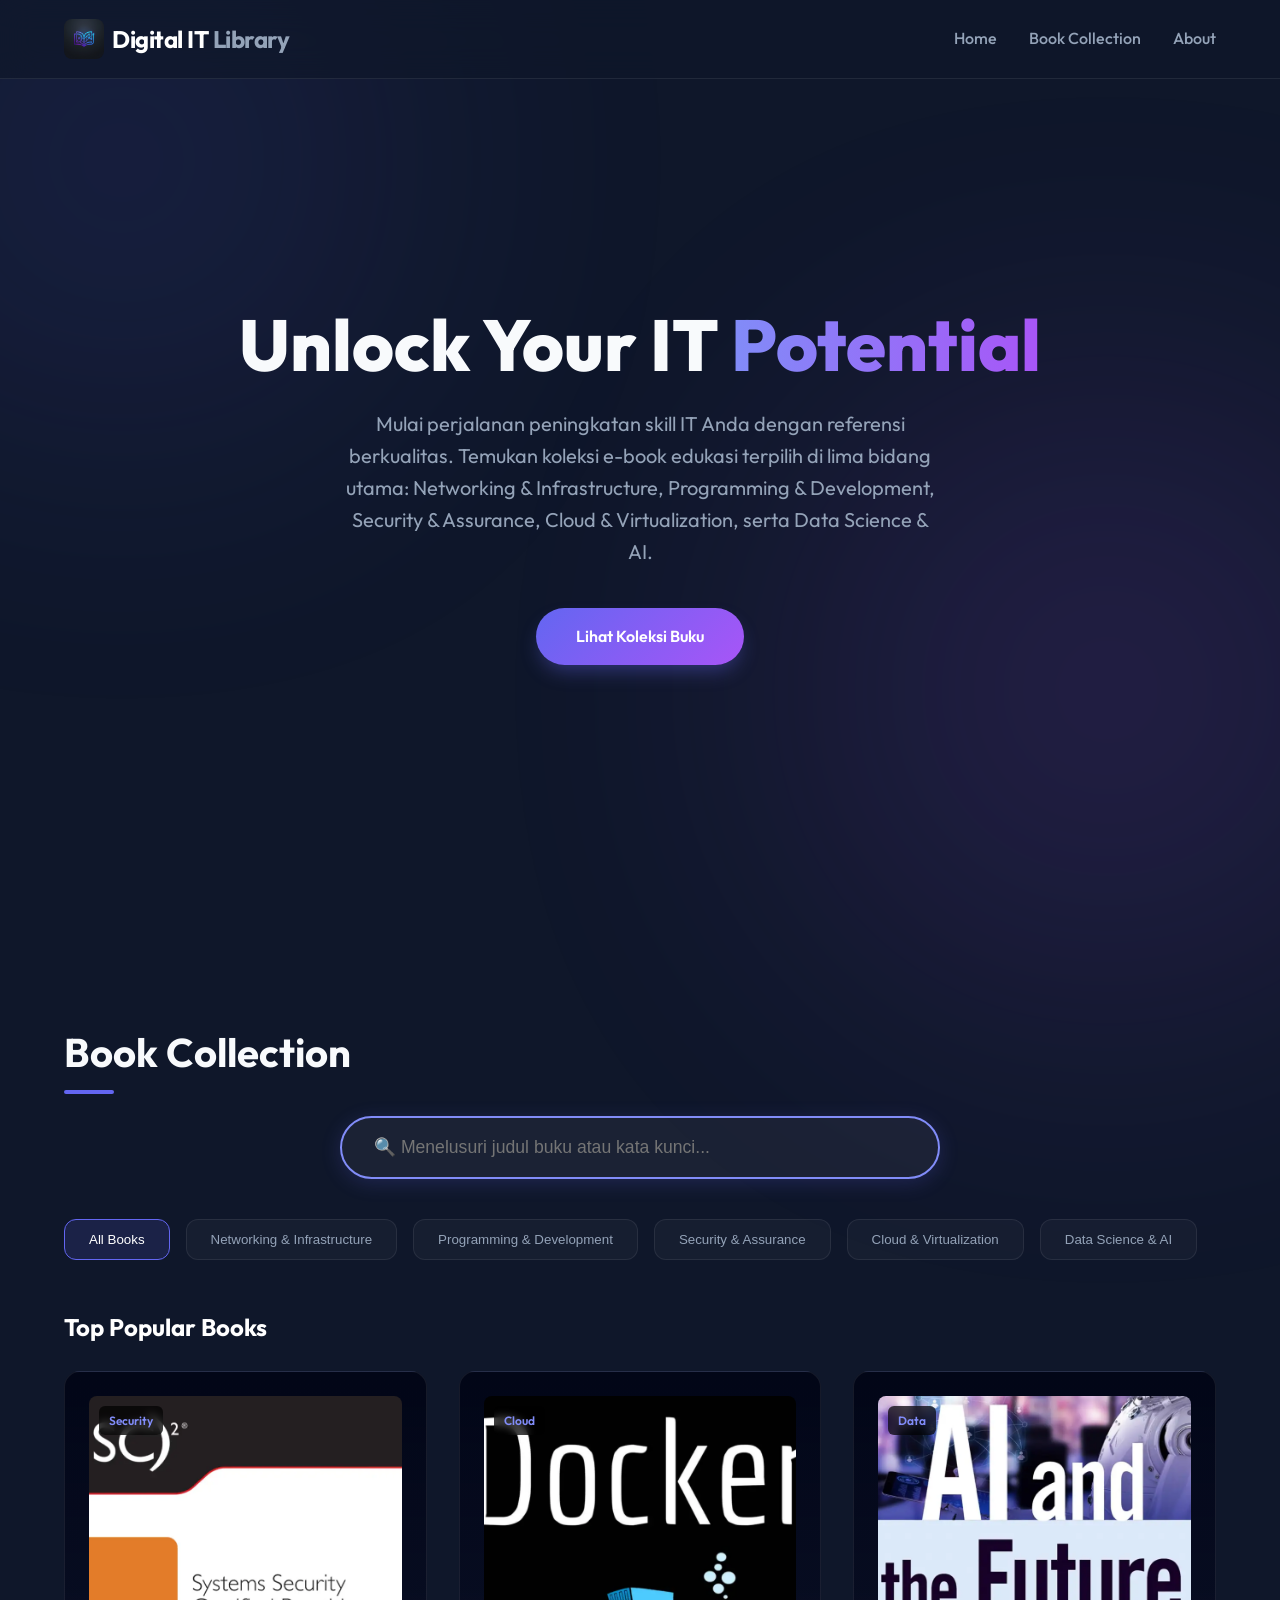
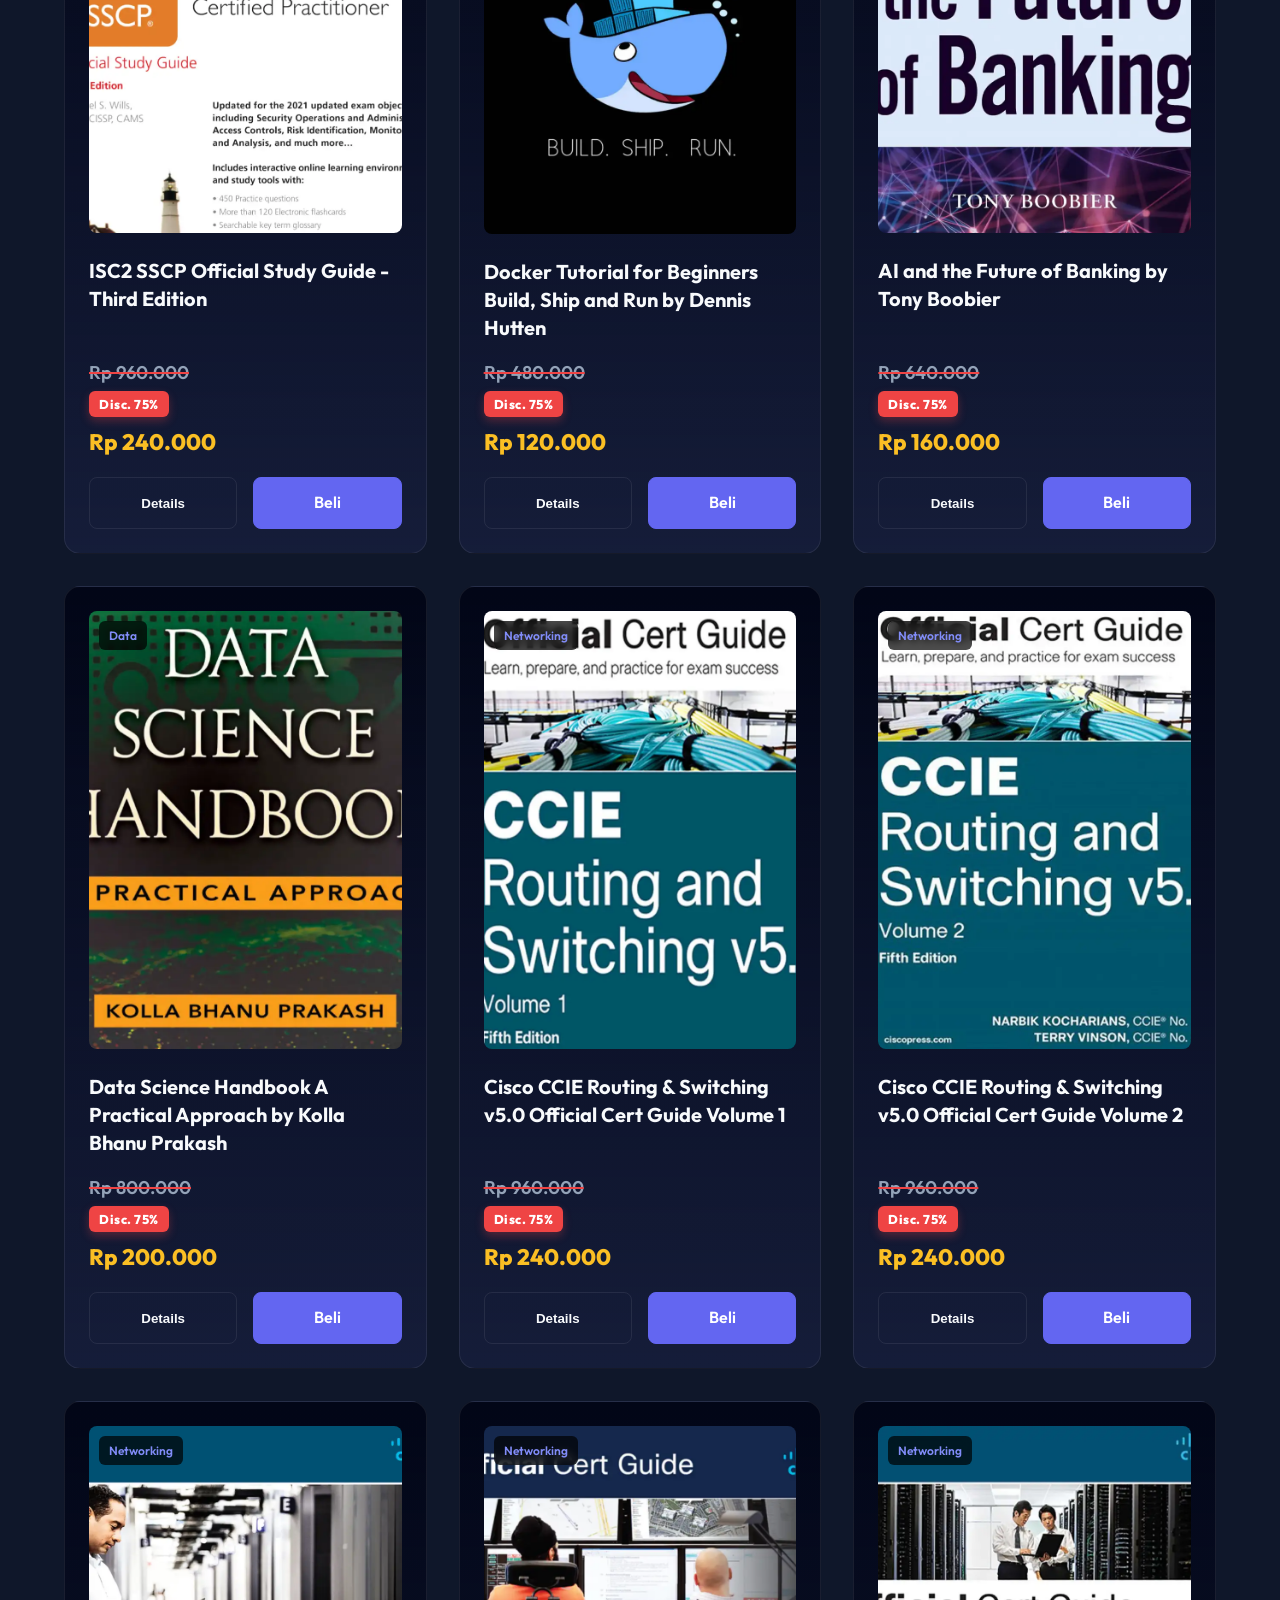
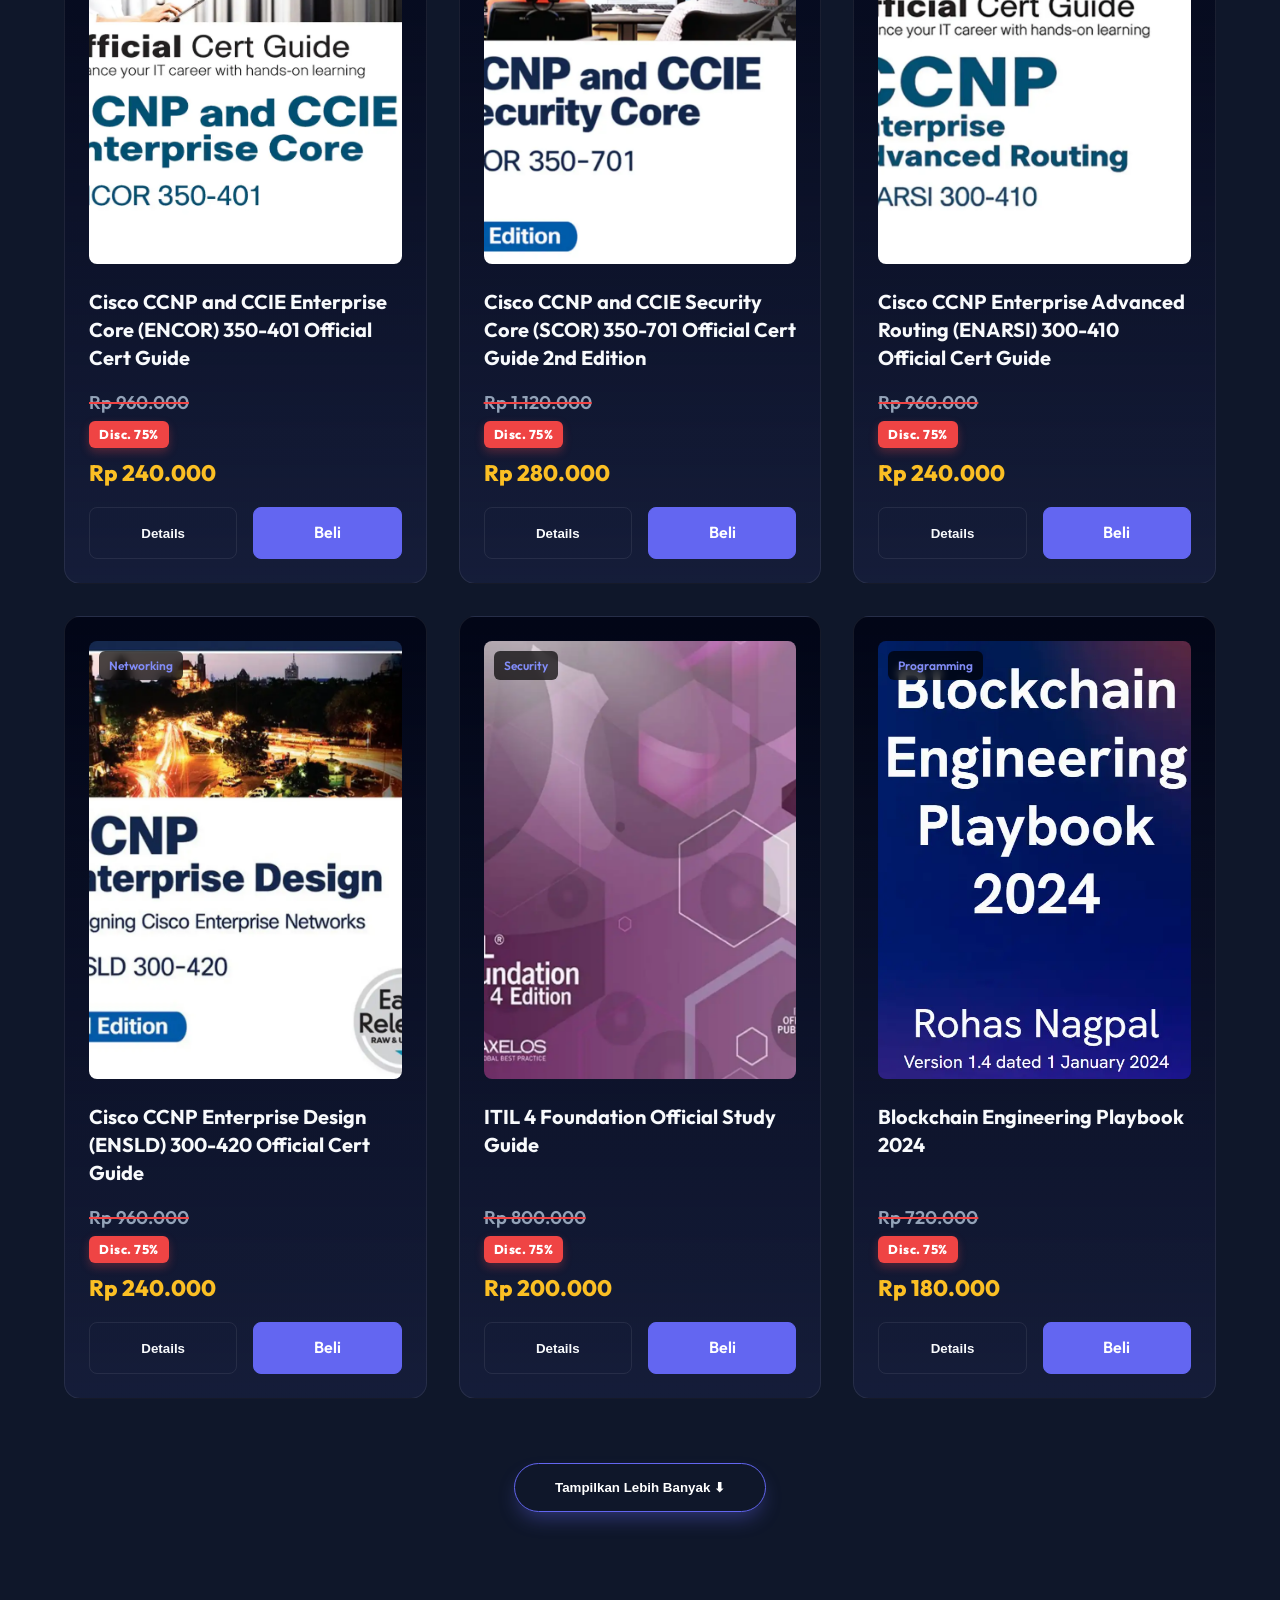
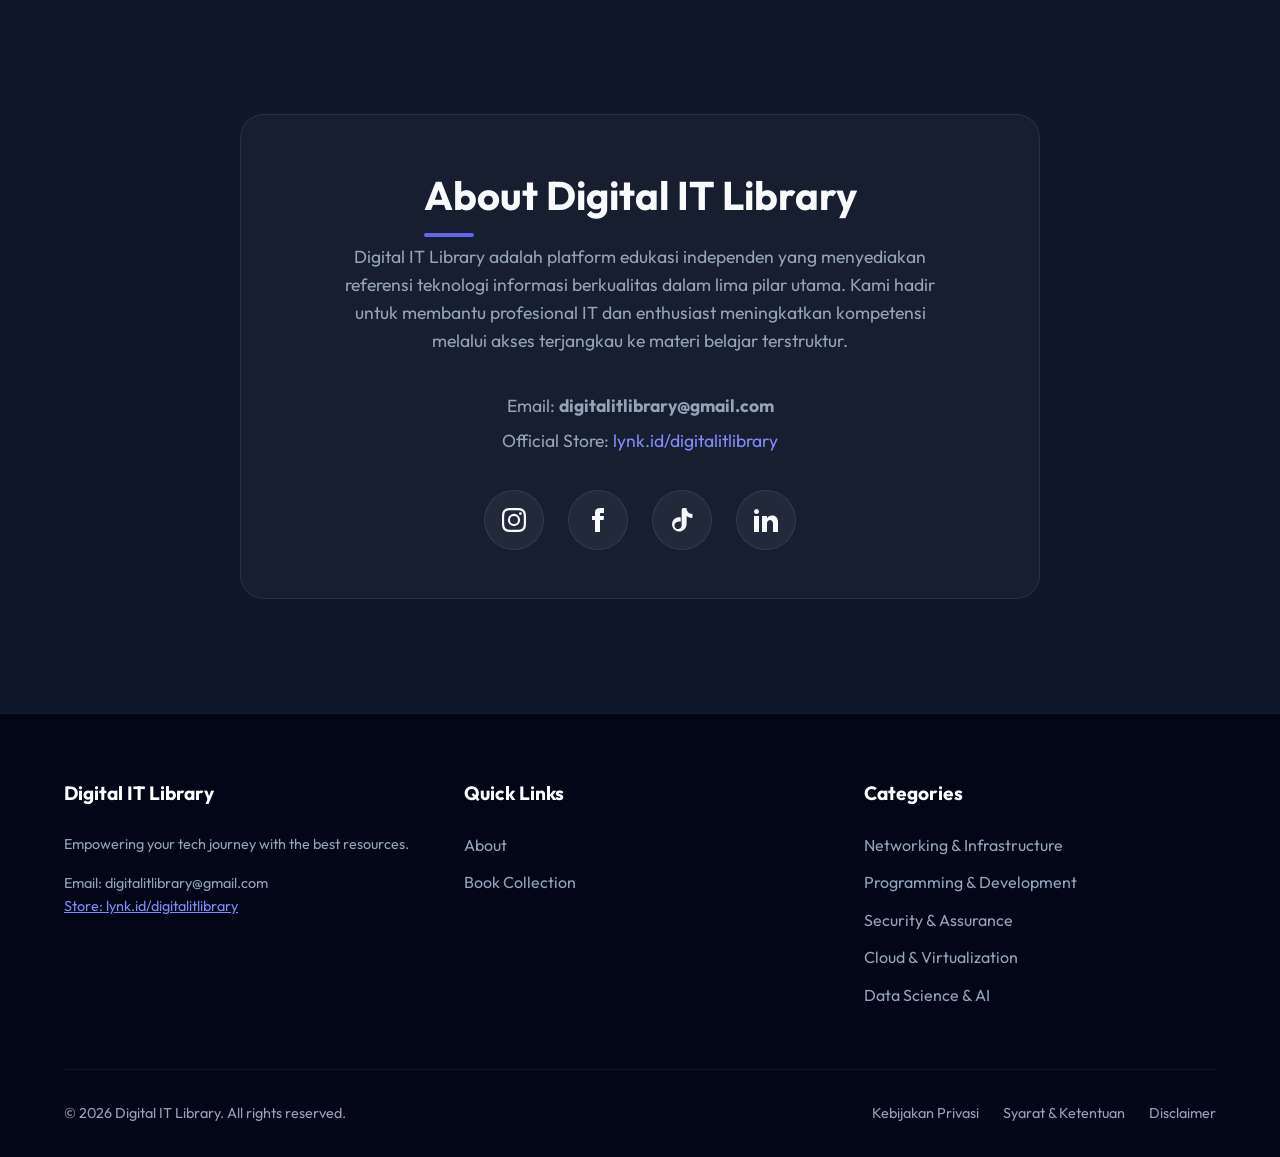
==== commit 8a590627: "Rebranding: Comprehensive transition to Digital IT Library & Performance Optimizations" ====
--- a/index.html
+++ b/index.html
@@ -3,14 +3,13 @@
 <head>
     <meta charset="UTF-8">
     <meta name="viewport" content="width=device-width, initial-scale=1.0">
-    <meta name="description" content="TechBookHub adalah platform penyedia e-book edukasi premium untuk Networking, Programming, Cybersecurity, dan Cloud.">
-    <title>TechBookHub | Premium IT Books & Resources</title>
+    <meta name="description" content="Digital IT Library adalah platform penyedia e-book edukasi premium untuk Networking, Programming, Cybersecurity, dan Cloud.">
+    <title>Digital IT Library | Premium IT Books & Resources</title>
     <!-- Fonts Preconnect for Performance -->
     <link rel="preconnect" href="https://fonts.googleapis.com">
     <link rel="preconnect" href="https://fonts.gstatic.com" crossorigin>
     <link href="https://fonts.googleapis.com/css2?family=Outfit:wght@300;400;600;700;800&display=swap" rel="stylesheet">
-    <!-- Favicon -->
-    <link rel="icon" type="image/svg+xml" href="data:image/svg+xml,%3Csvg xmlns='http://www.w3.org/2000/svg' viewBox='0 0 100 100'%3E%3Crect width='100' height='100' rx='20' fill='%23a855f7'/%3E%3Ctext x='50' y='53' font-family='Arial, sans-serif' font-size='65' font-weight='bold' fill='white' dominant-baseline='central' text-anchor='middle'%3ET%3C/text%3E%3C/svg%3E">
+    <link rel="icon" type="image/png" href="assets/images/branding/logo.png">
     <!-- Link to the newly separated CSS -->
     <link rel="stylesheet" href="assets/css/style.css">
 </head>
@@ -22,8 +21,8 @@
     <!-- Header / Navbar -->
     <header>
         <a href="#home" class="logo-container">
-            <div class="logo-t">T</div>
-            <div class="logo-text"><span class="tech">TechBook</span><span class="hub">Hub</span></div>
+            <img src="assets/images/branding/logo.png" alt="Digital IT Library Logo" class="logo-img">
+            <div class="logo-text"><span class="brand-first">Digital IT</span> <span class="brand-second">Library</span></div>
         </a>
         <button id="menu-toggle" class="menu-toggle" aria-label="Toggle Navigation">☰</button>
         <nav>
@@ -82,8 +81,8 @@
     <!-- About Section -->
     <section id="about">
         <div class="about-card">
-            <h2 class="section-title" style="margin-bottom:1rem;">About TechBookHub</h2>
-            <p style="color: var(--text-muted); font-size:1.1rem; max-width:600px; margin: 0 auto;">TechBookHub adalah platform edukasi independen yang menyediakan referensi teknologi informasi berkualitas dalam lima pilar utama. Kami hadir untuk membantu profesional IT dan enthusiast meningkatkan kompetensi melalui akses terjangkau ke materi belajar terstruktur.</p>
+            <h2 class="section-title" style="margin-bottom:1rem;">About Digital IT Library</h2>
+            <p style="color: var(--text-muted); font-size:1.1rem; max-width:600px; margin: 0 auto;">Digital IT Library adalah platform edukasi independen yang menyediakan referensi teknologi informasi berkualitas dalam lima pilar utama. Kami hadir untuk membantu profesional IT dan enthusiast meningkatkan kompetensi melalui akses terjangkau ke materi belajar terstruktur.</p>
             
             <div class="contact-info">
                 <p>Email: <b>digitalitlibrary@gmail.com</b></p>
@@ -104,7 +103,7 @@
     <footer>
         <div class="footer-grid">
             <div class="footer-col">
-                <h3>TechBookHub</h3>
+                <h3>Digital IT Library</h3>
                 <p style="color:var(--text-muted); font-size:0.9rem;">Empowering your tech journey with the best resources.</p>
                 <p style="color:var(--text-muted); font-size:0.9rem; margin-top:1rem;">Email: digitalitlibrary@gmail.com</p>
                 <p style="color:var(--text-muted); font-size:0.9rem;"><a href="https://lynk.id/digitalitlibrary" target="_blank" style="color:var(--primary-light);">Store: lynk.id/digitalitlibrary</a></p>
@@ -128,7 +127,7 @@
             </div>
         </div>
         <div class="footer-bottom">
-            <p>&copy; 2026 TechBookHub. All rights reserved.</p>
+            <p>&copy; 2026 Digital IT Library. All rights reserved.</p>
             <div class="legal-links">
                 <a href="privacy-policy.html">Kebijakan Privasi</a>
                 <a href="terms-conditions.html">Syarat & Ketentuan</a>
--- a/assets/css/style.css
+++ b/assets/css/style.css
@@ -29,15 +29,18 @@
   display: flex; justify-content: space-between; align-items: center;
 }
 .logo-container { display: flex; align-items: center; gap: 0.5rem; text-decoration: none; }
-.logo-t {
+.logo-icon, .logo-img {
+  width: 40px; height: 40px; border-radius: 8px;
+  object-fit: cover;
+}
+.logo-icon {
   background: linear-gradient(135deg, var(--primary), var(--secondary));
   color: white; font-weight: 800; font-size: 1.5rem;
-  width: 40px; height: 40px; display: flex; align-items: center; justify-content: center;
-  border-radius: 8px;
+  display: flex; align-items: center; justify-content: center;
 }
 .logo-text { font-size: 1.5rem; font-weight: 700; letter-spacing: -0.5px; }
-.logo-text .tech { color: #ffffff; }
-.logo-text .hub { color: #94a3b8; }
+.logo-text .brand-first { color: #ffffff; }
+.logo-text .brand-second { color: #94a3b8; }
 
 nav ul { display: flex; gap: 2rem; list-style: none; }
 nav a { color: var(--text-muted); text-decoration: none; font-weight: 500; transition: color 0.3s; }
@@ -83,7 +86,18 @@
   display: flex; flex-direction: column; height: 100%;
 }
 .book-card:hover { transform: translateY(-5px); box-shadow: 0 20px 40px -10px rgba(0,0,0,0.5); border-color: rgba(255,255,255,0.15); }
-.book-cover { width: 100%; height: 320px; background: linear-gradient(135deg, rgba(99, 102, 241, 0.15), rgba(168, 85, 247, 0.15)); border-radius: 8px; margin-bottom: 1.5rem; display: flex; align-items: center; justify-content: center; overflow: hidden; position: relative;}
+.book-cover { 
+  width: 100%; 
+  aspect-ratio: 1 / 1.4; 
+  background: linear-gradient(135deg, rgba(99, 102, 241, 0.15), rgba(168, 85, 247, 0.15)); 
+  border-radius: 8px; 
+  margin-bottom: 1.5rem; 
+  display: flex; 
+  align-items: center; 
+  justify-content: center; 
+  overflow: hidden; 
+  position: relative;
+}
 .book-cover img { width: 100%; height: 100%; object-fit: cover; }
 .book-tag { position: absolute; top: 10px; left: 10px; background: rgba(0,0,0,0.7); backdrop-filter: blur(4px); padding: 5px 10px; border-radius: 6px; font-size: 0.75rem; font-weight: 600; color: var(--primary-light); }
 .book-title { font-size: 1.25rem; font-weight: 700; margin-bottom: 1rem; line-height: 1.4; flex-grow: 1;}
@@ -203,6 +217,12 @@
 
   .footer-bottom { flex-direction: column; text-align: center; }
   section { padding: 100px 5% 50px; }
+  
+  /* Optimize mobile header rendering */
+  header {
+    backdrop-filter: blur(8px);
+    background: rgba(15, 23, 42, 0.85);
+  }
 }
 
 /* Pricing and Asset Features */
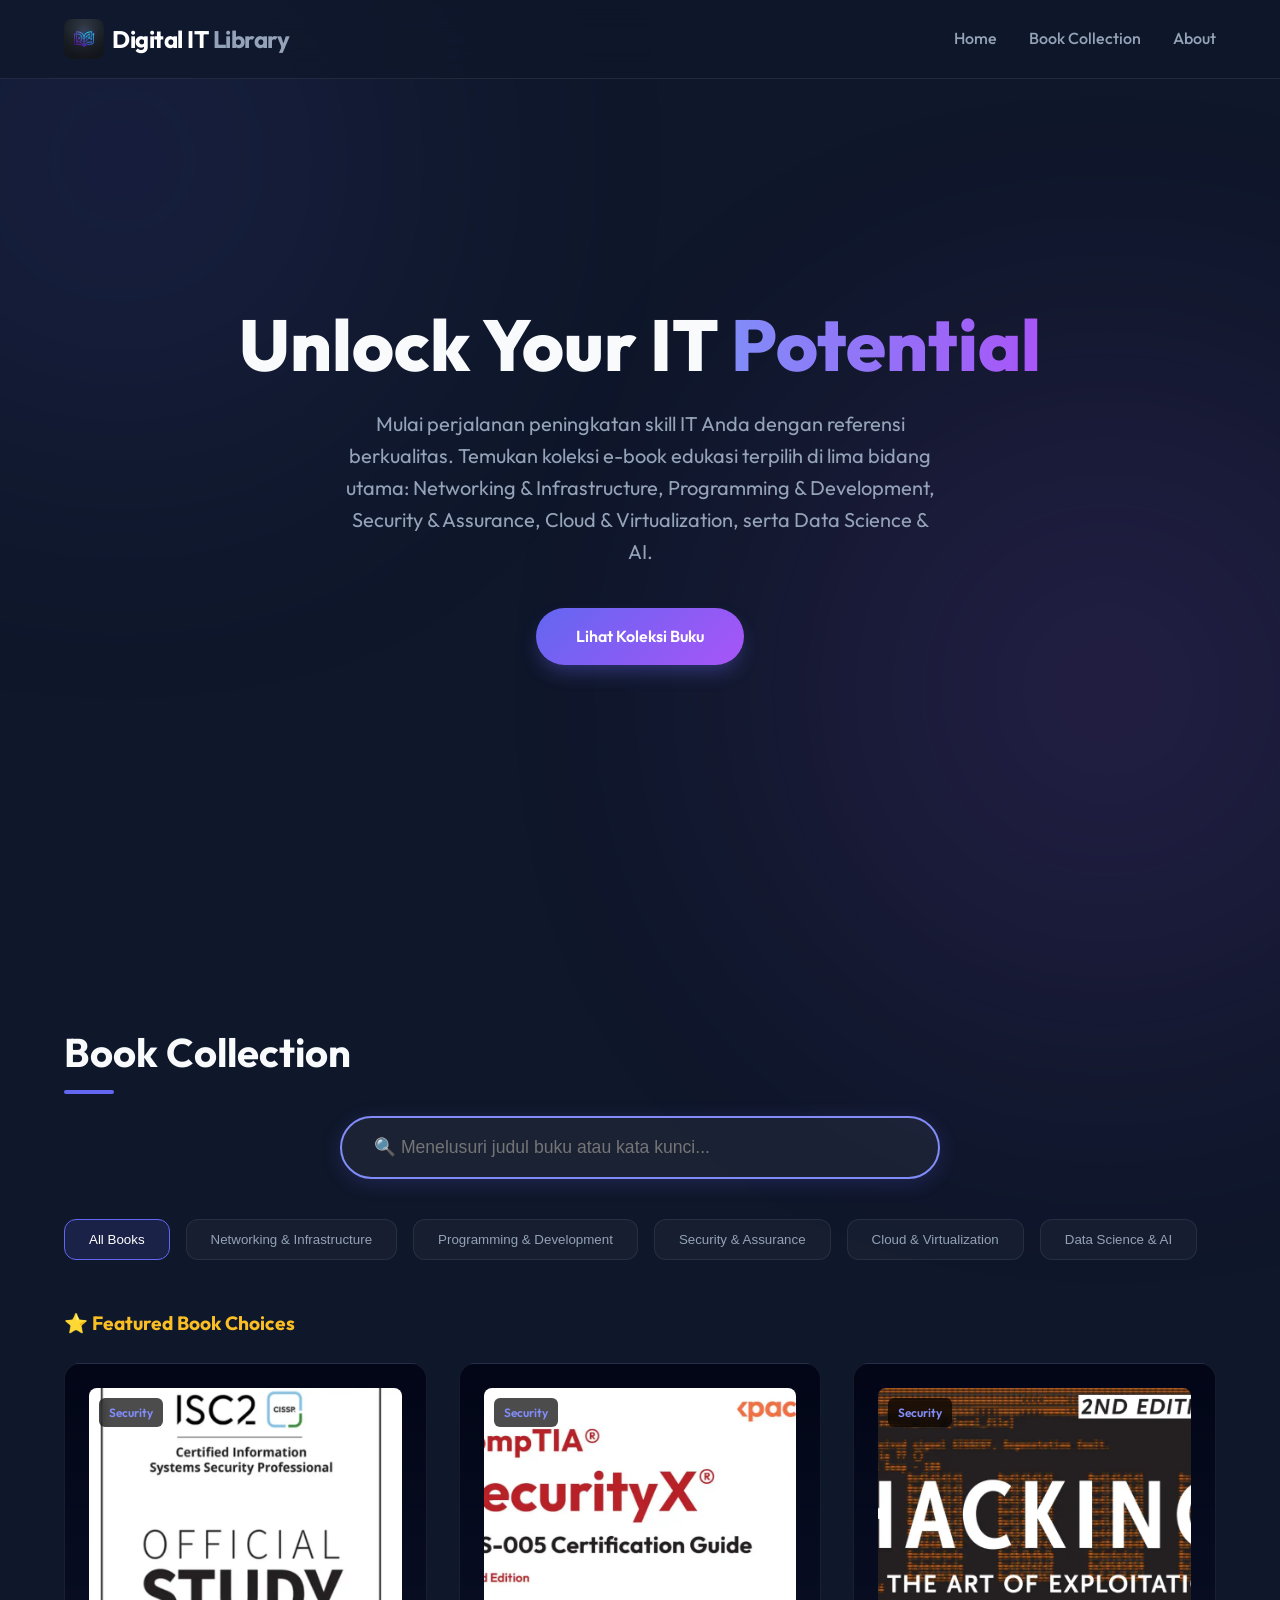
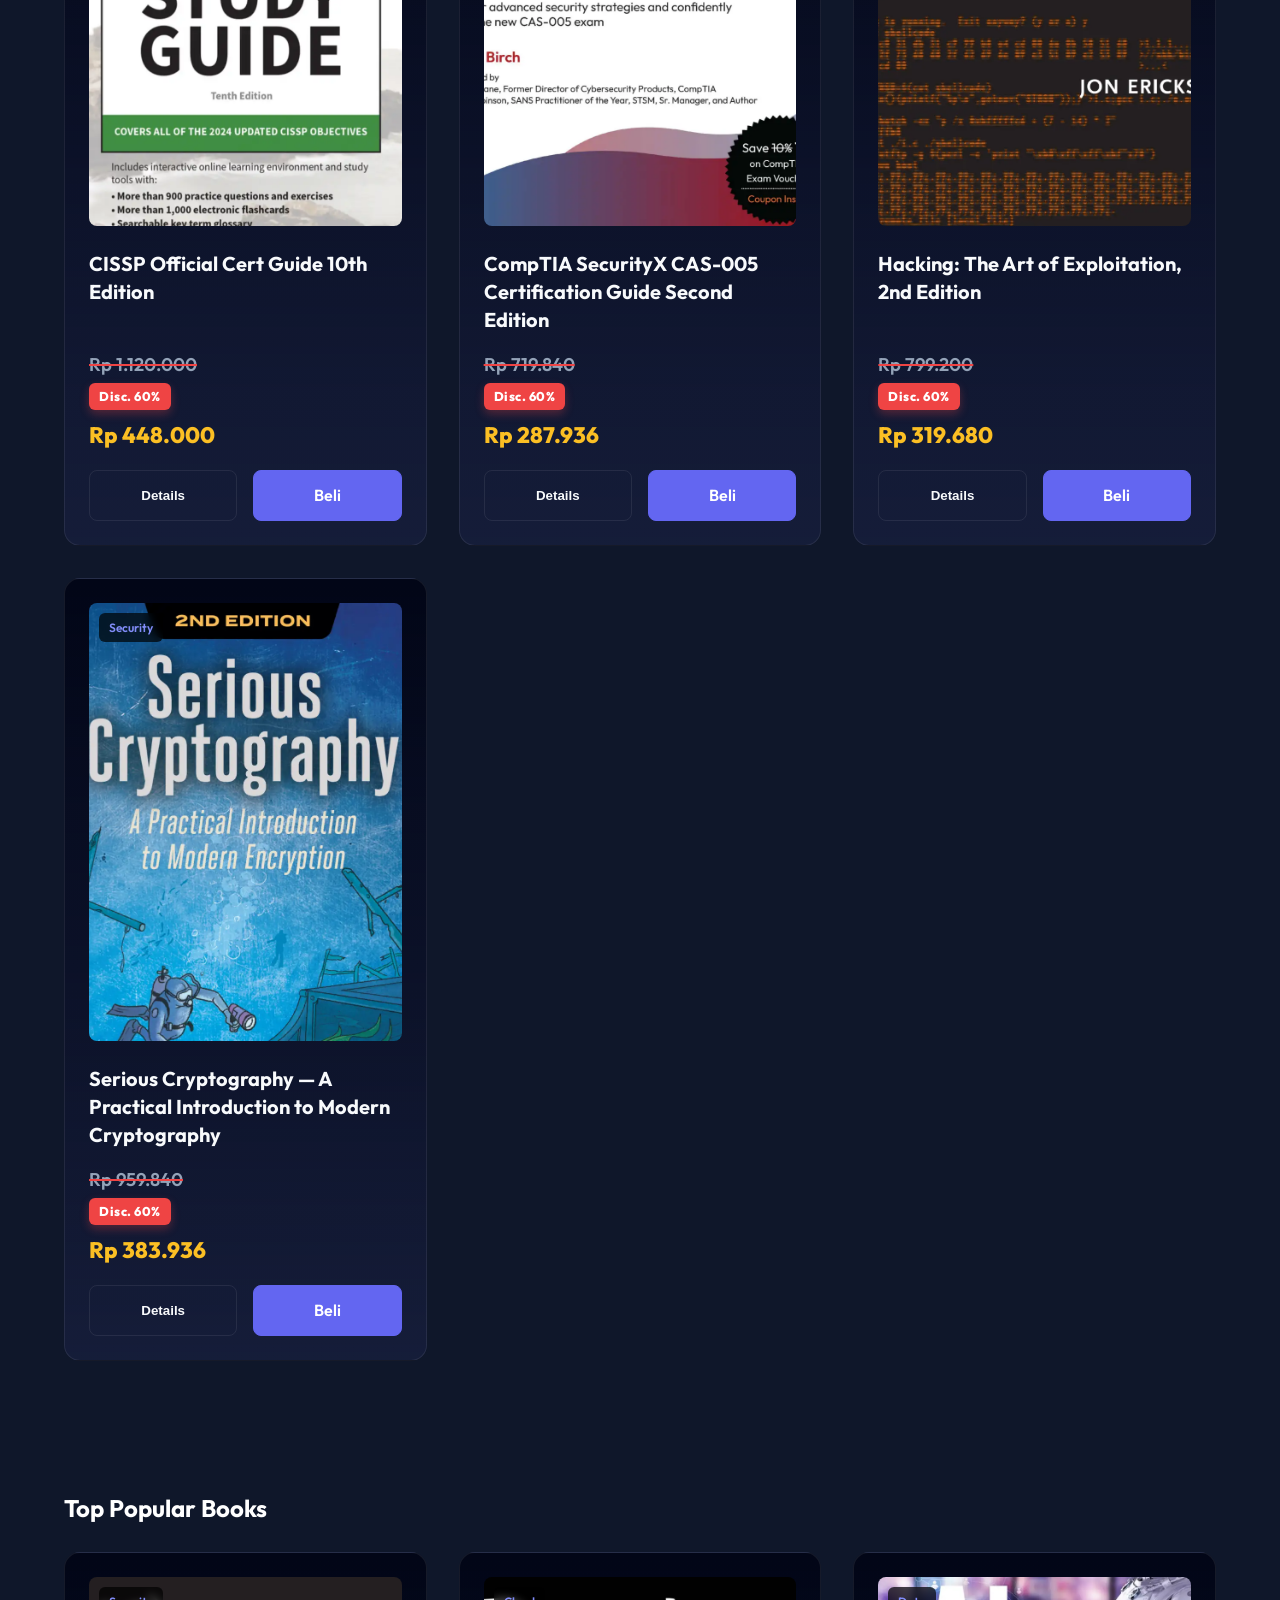
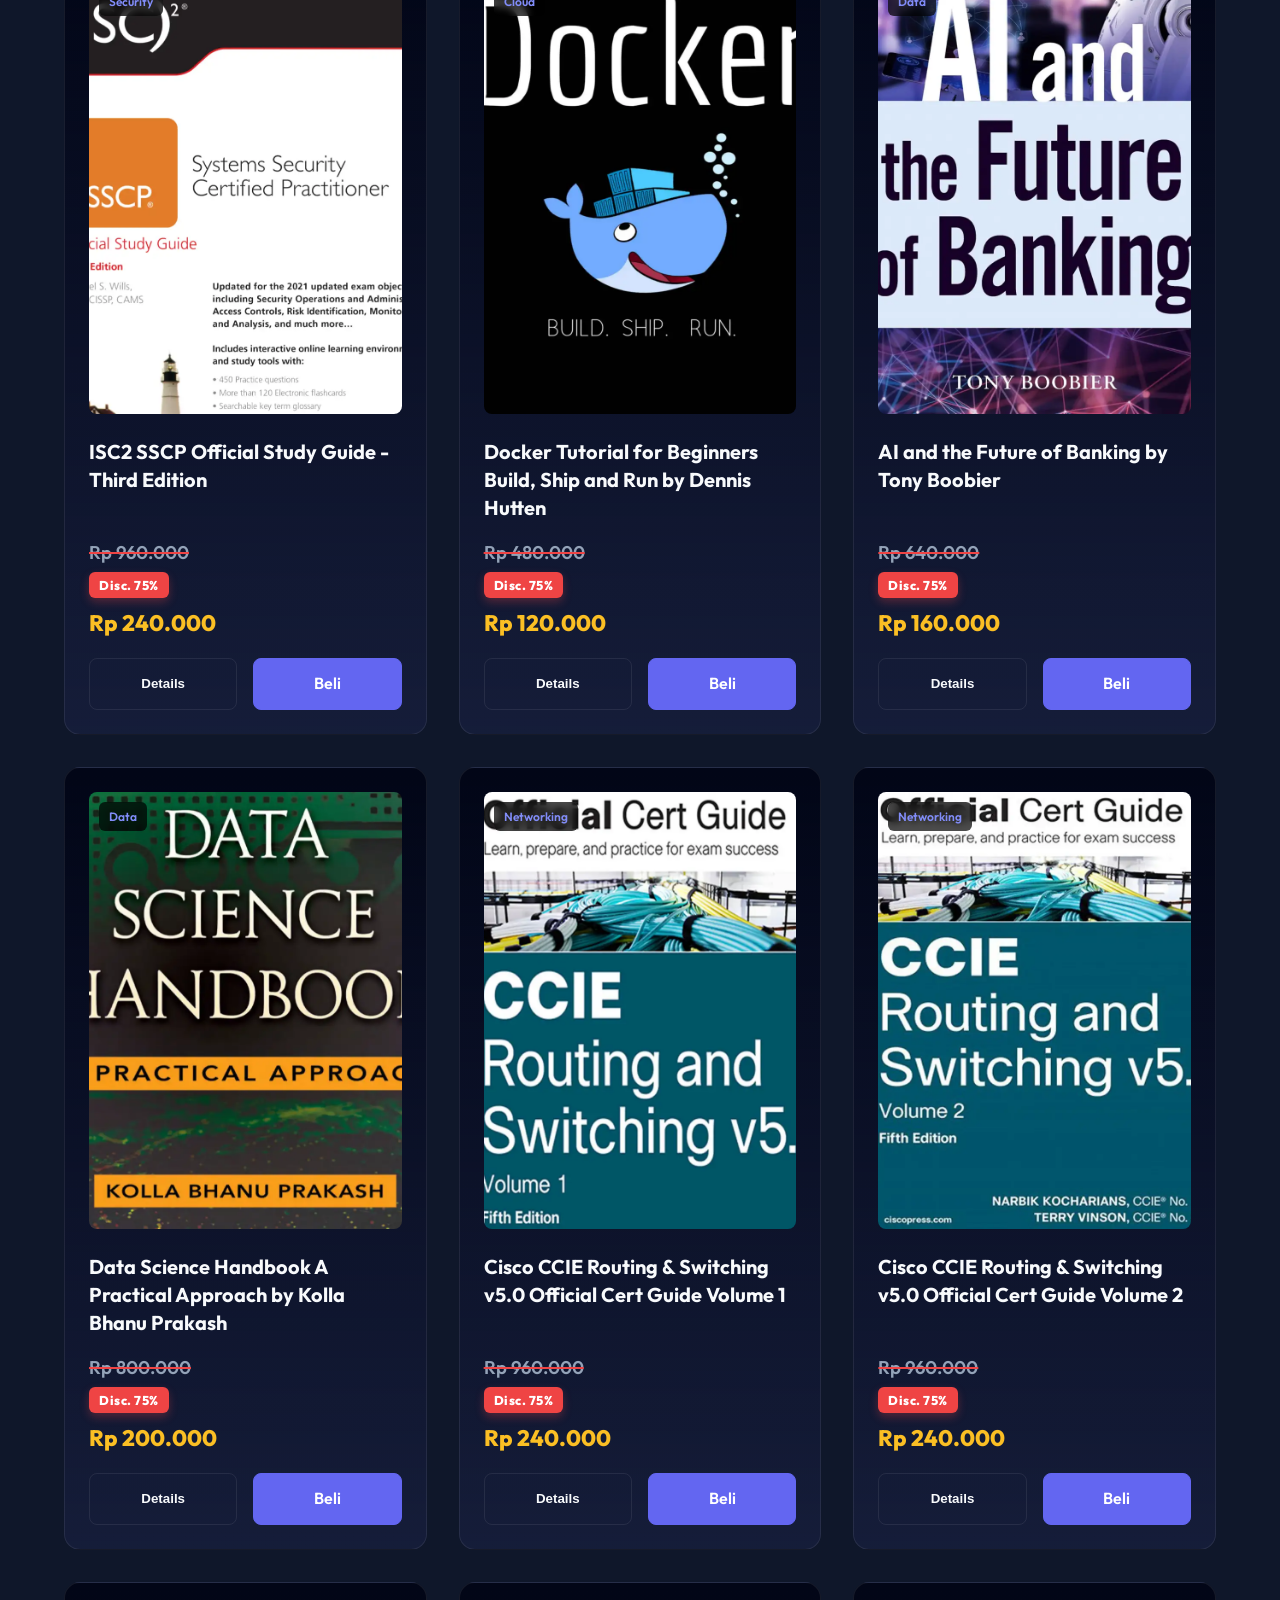
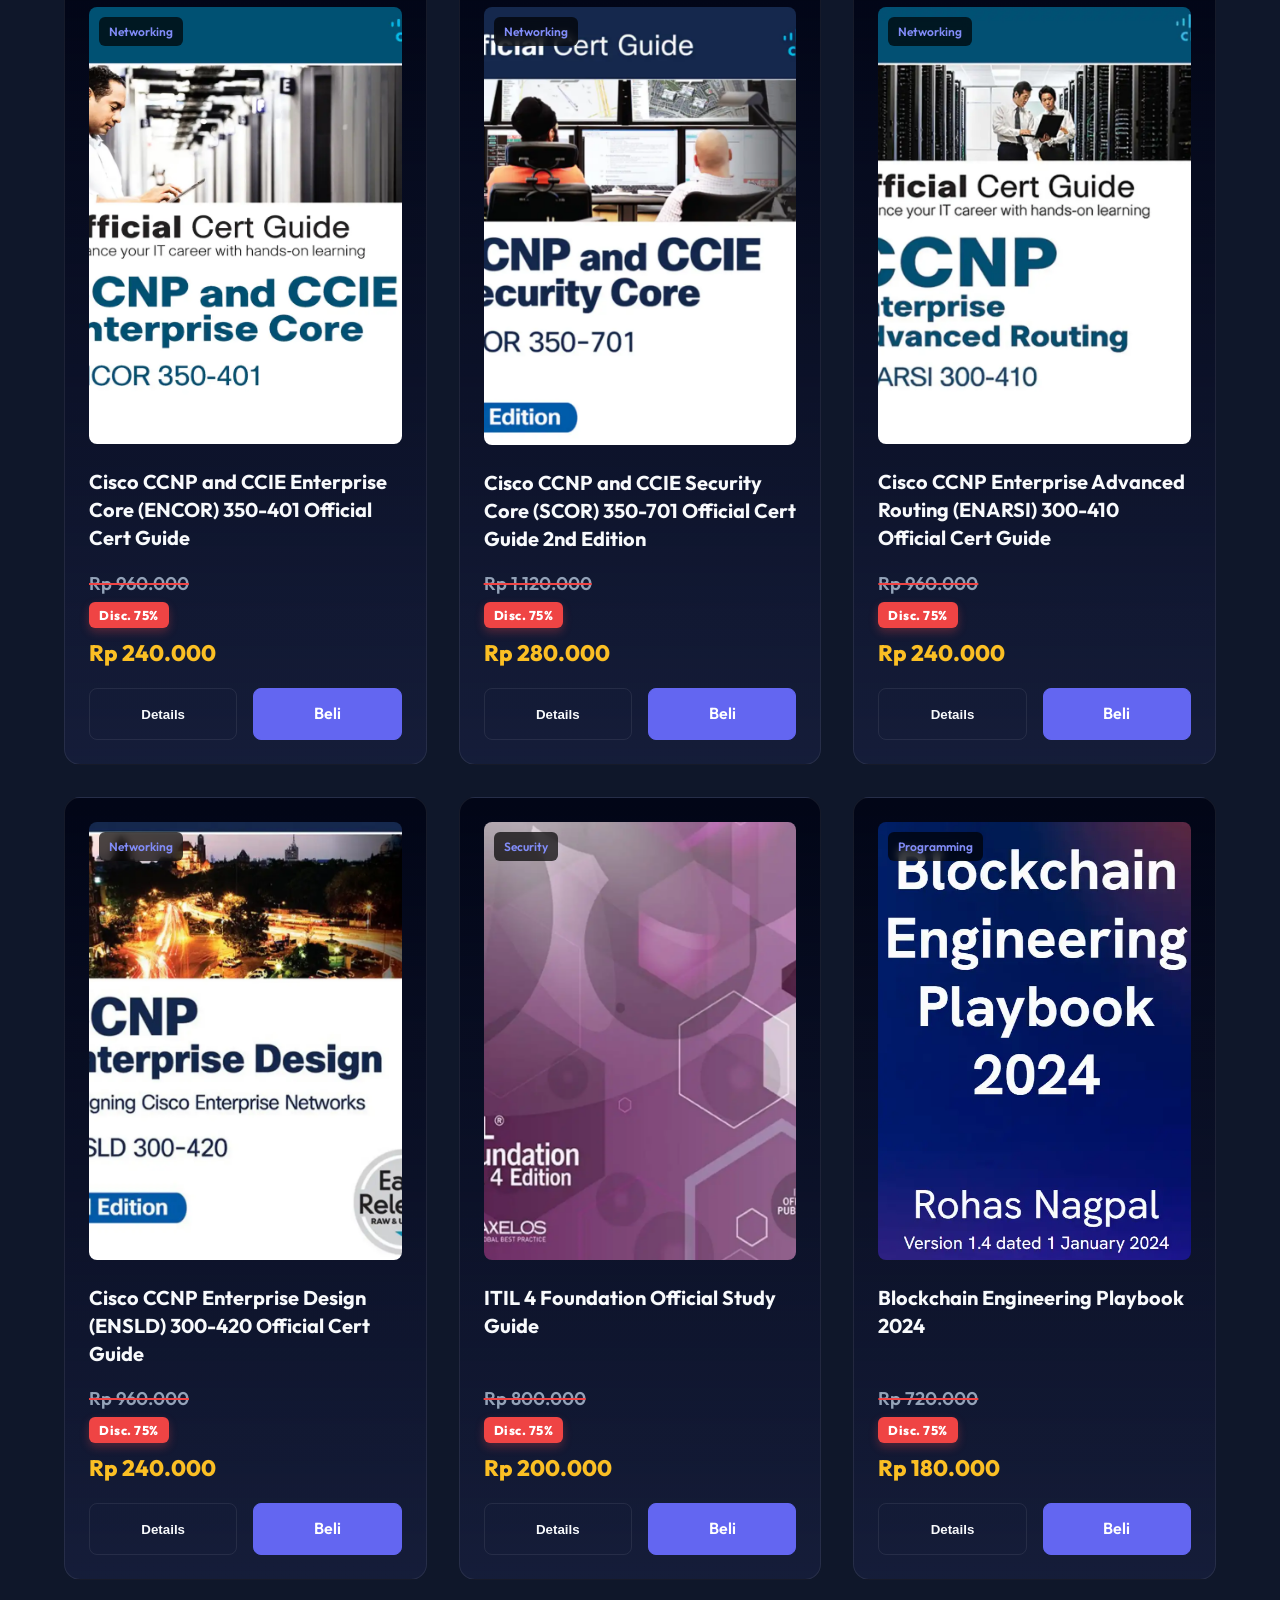
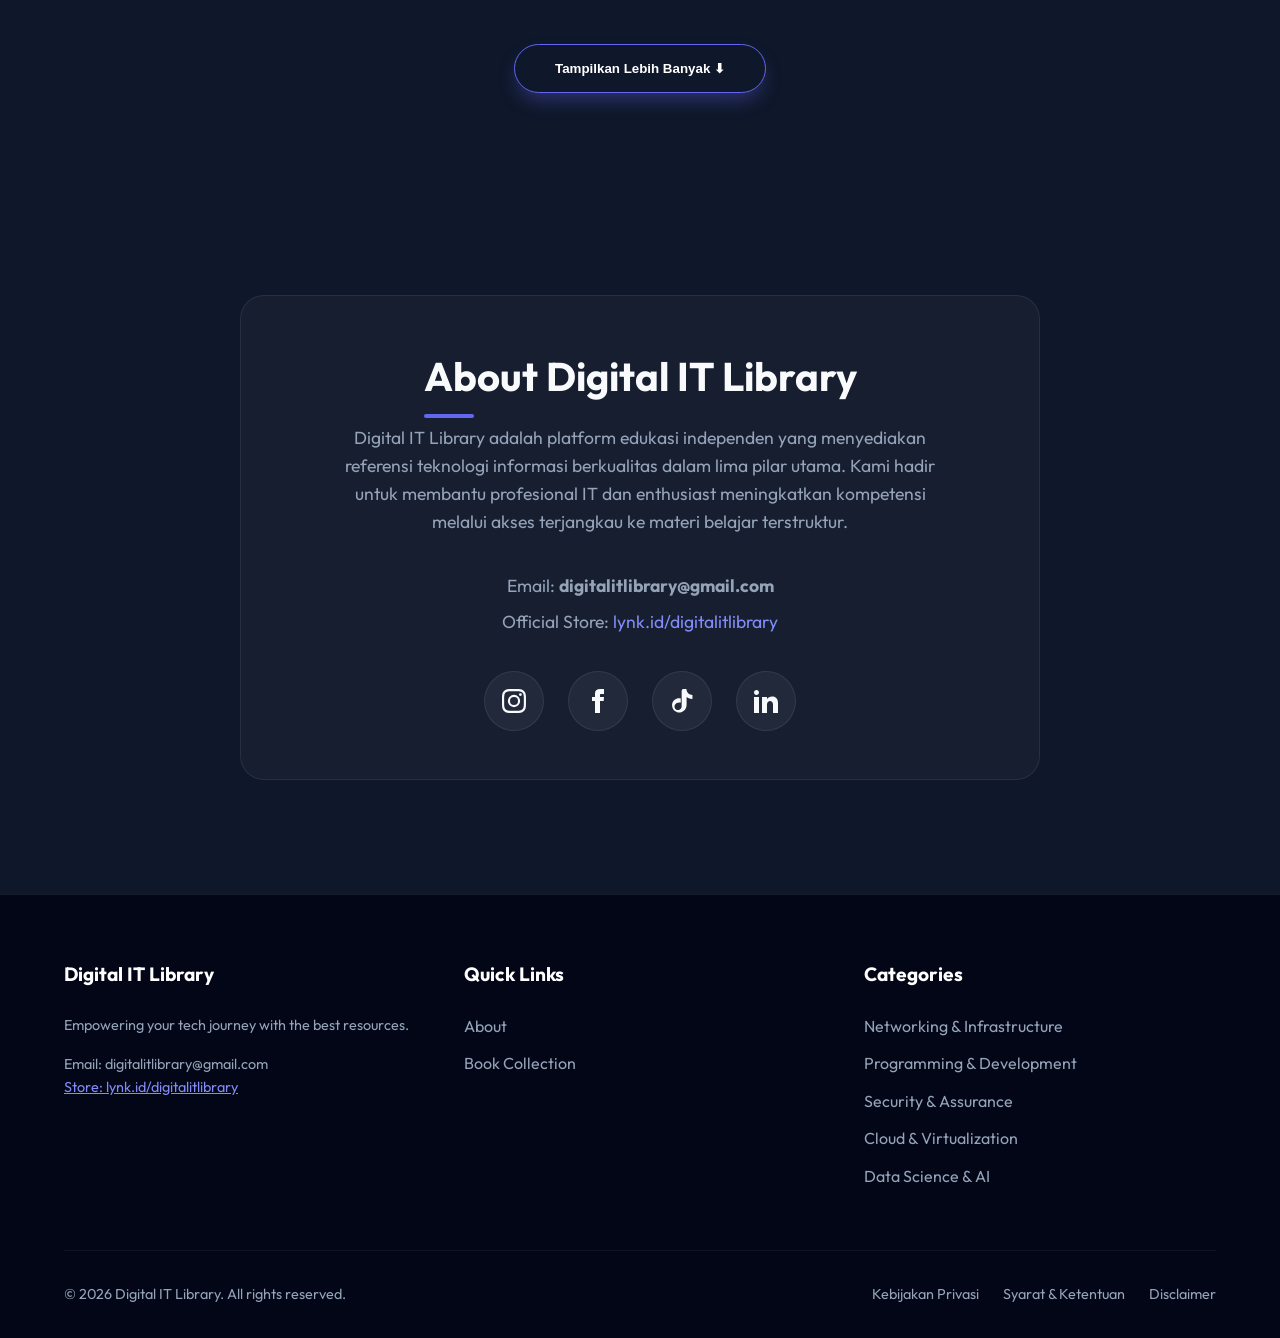
==== commit 5add40c4: "fix: resolve featured books visibility by bumping asset versions in index.html" ====
--- a/index.html
+++ b/index.html
@@ -223,7 +223,7 @@
     </div>
 
     <!-- Script that holds the data and logic -->
-    <script src="assets/js/booksData.js?v=20260413"></script>
-    <script src="assets/js/script.js?v=20260413"></script>
+    <script src="assets/js/booksData.js?v=20260417"></script>
+    <script src="assets/js/script.js?v=20260417"></script>
 </body>
 </html>
